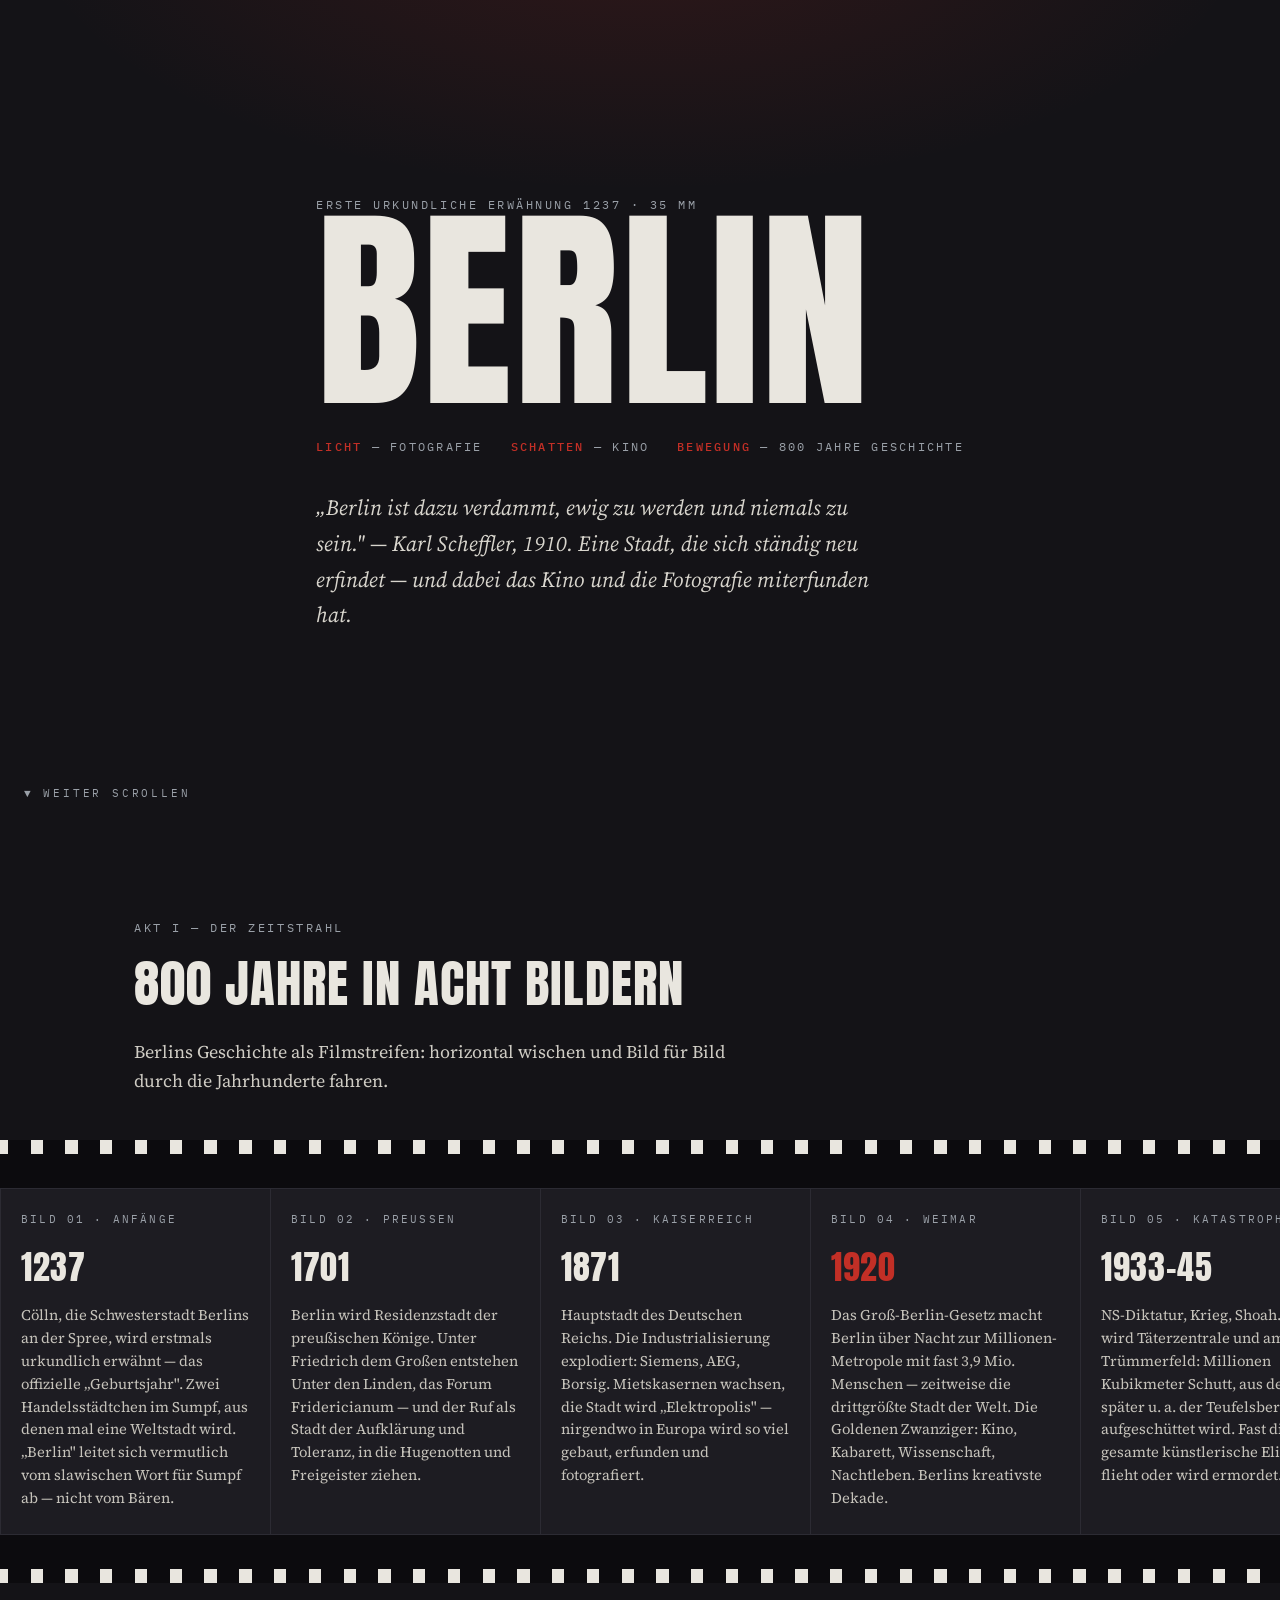
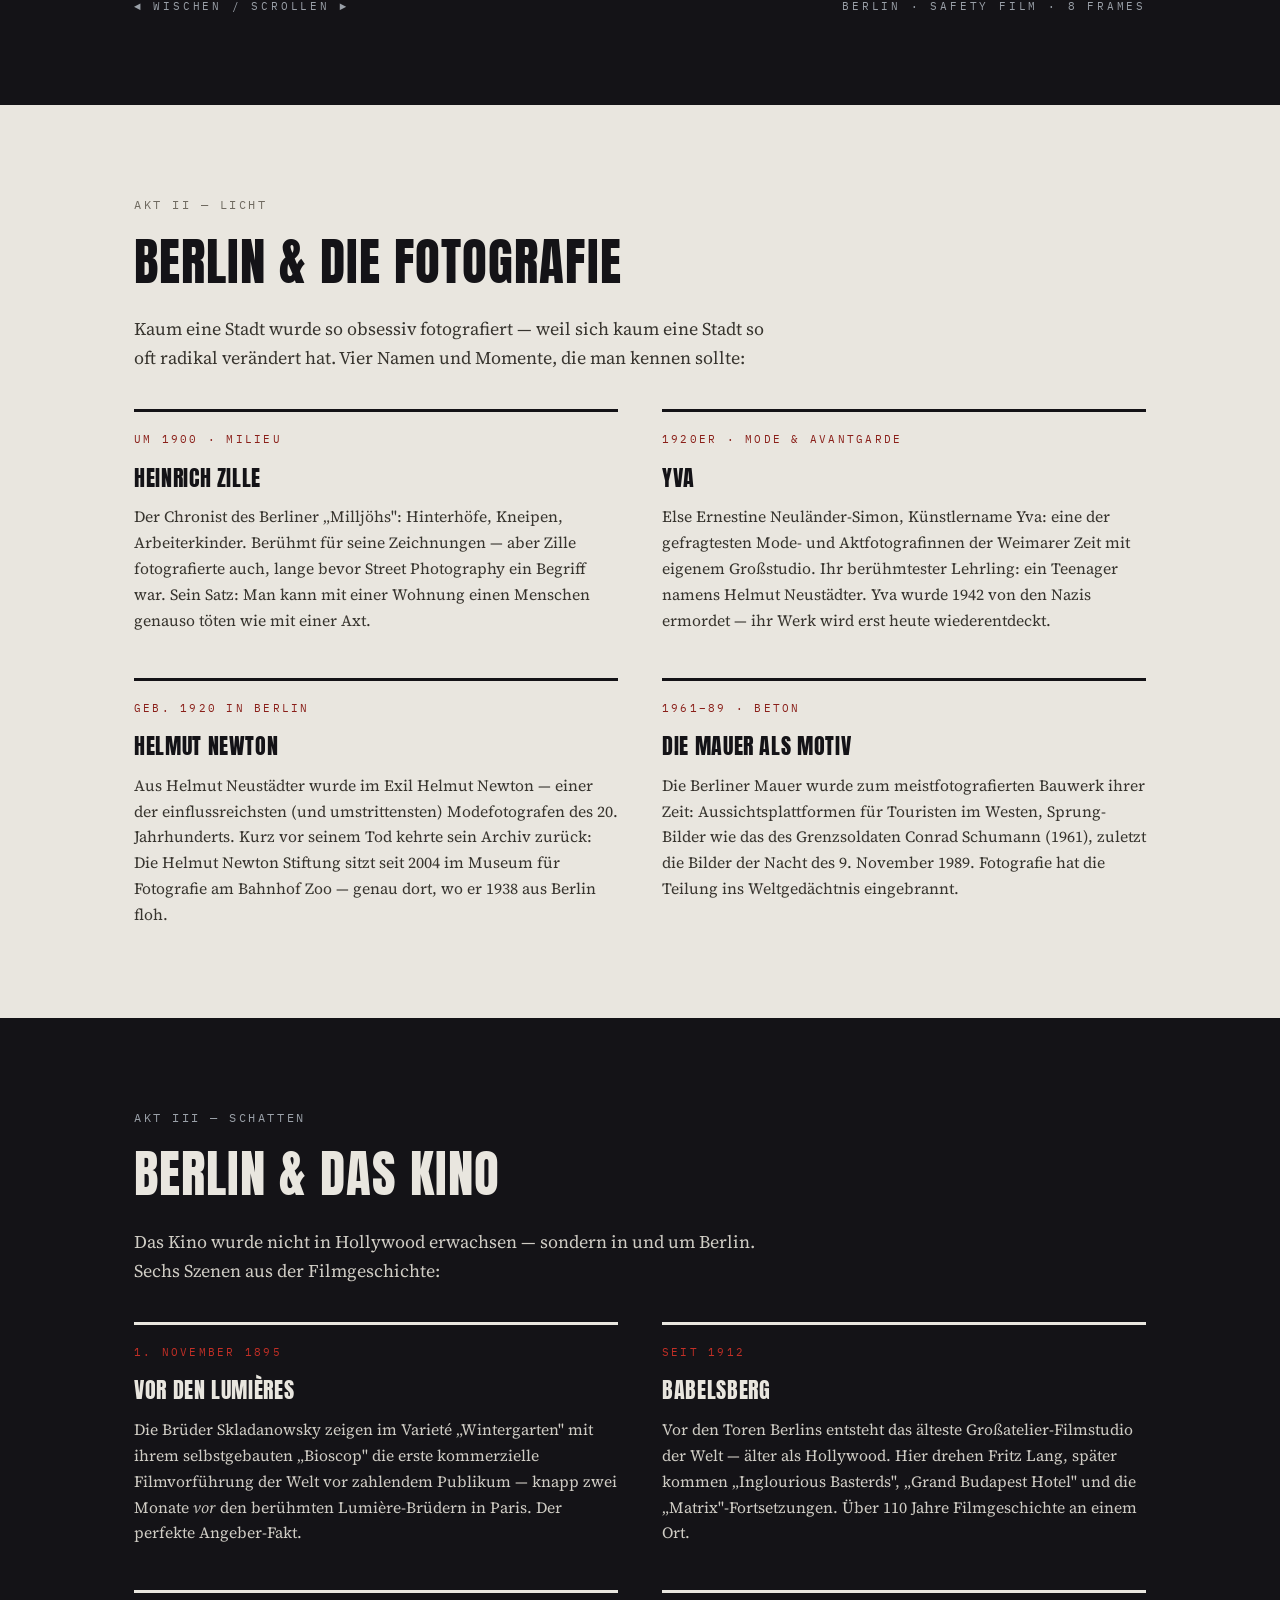
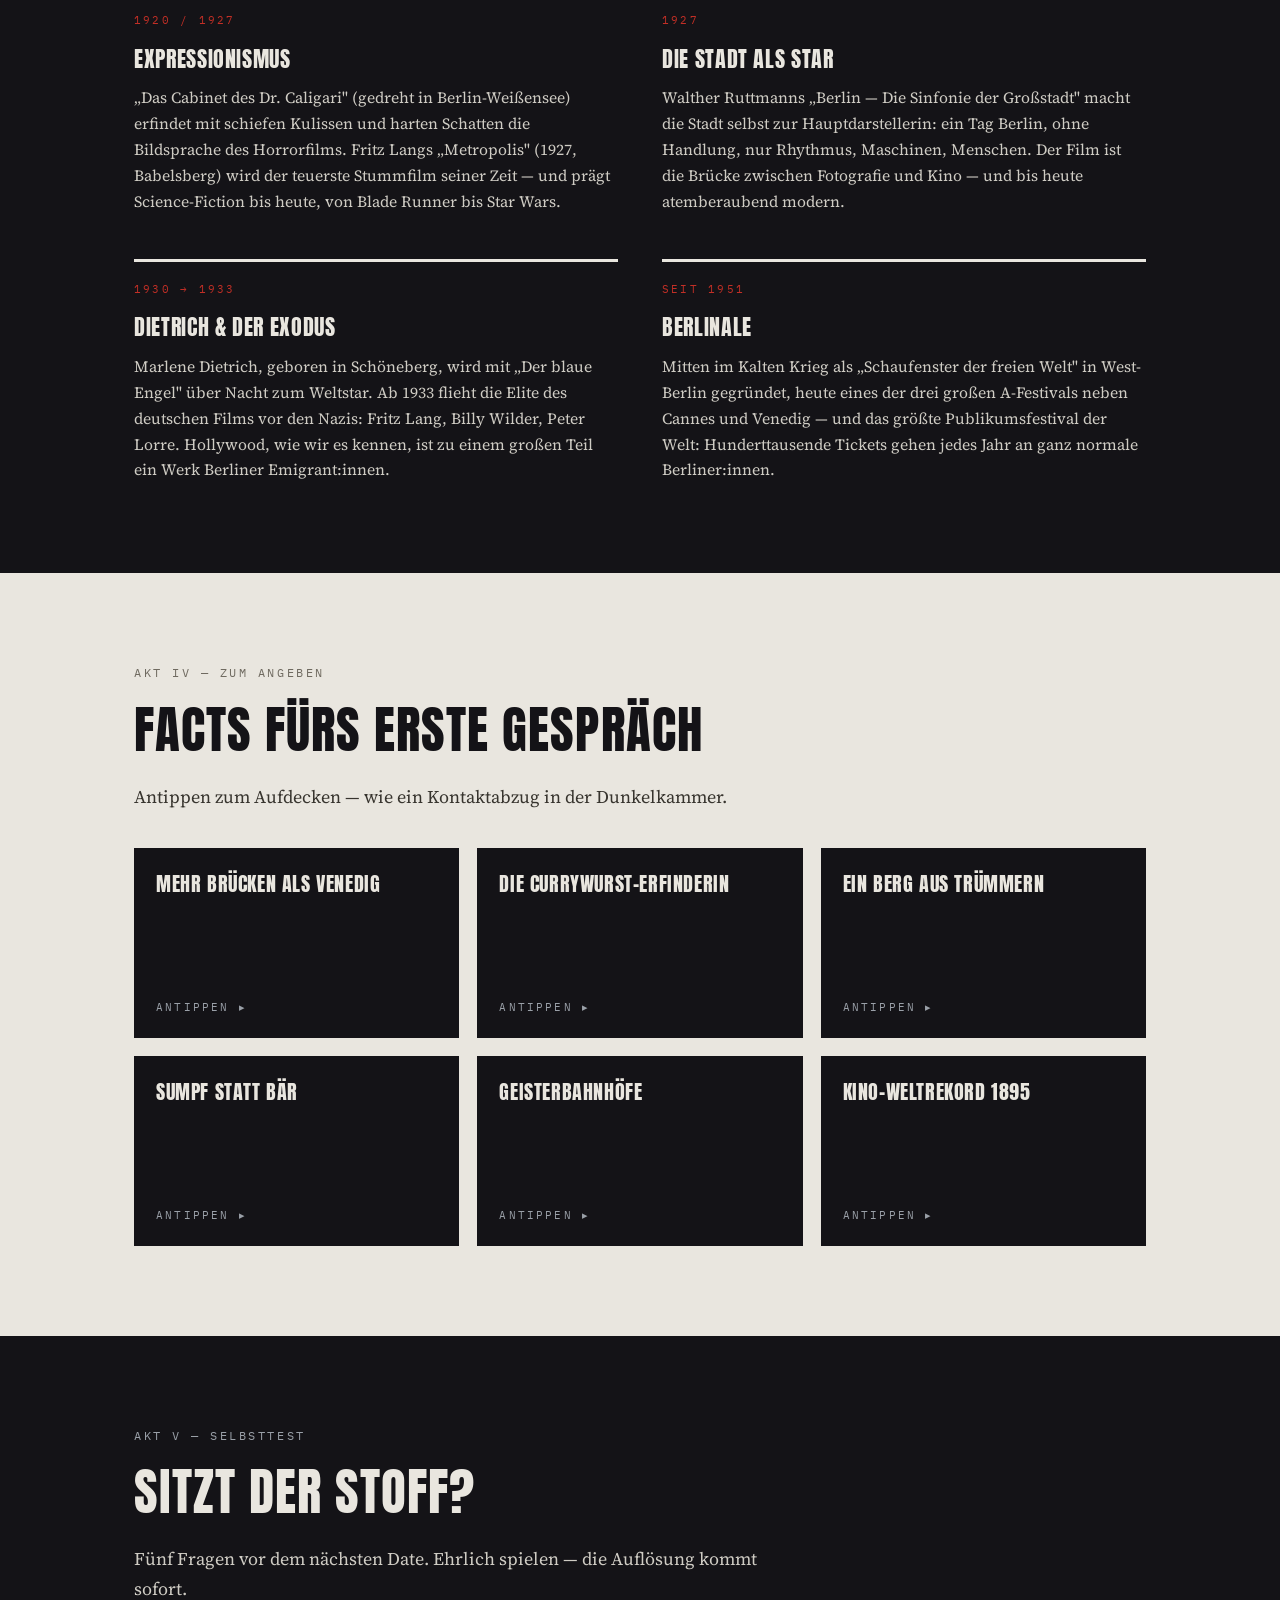
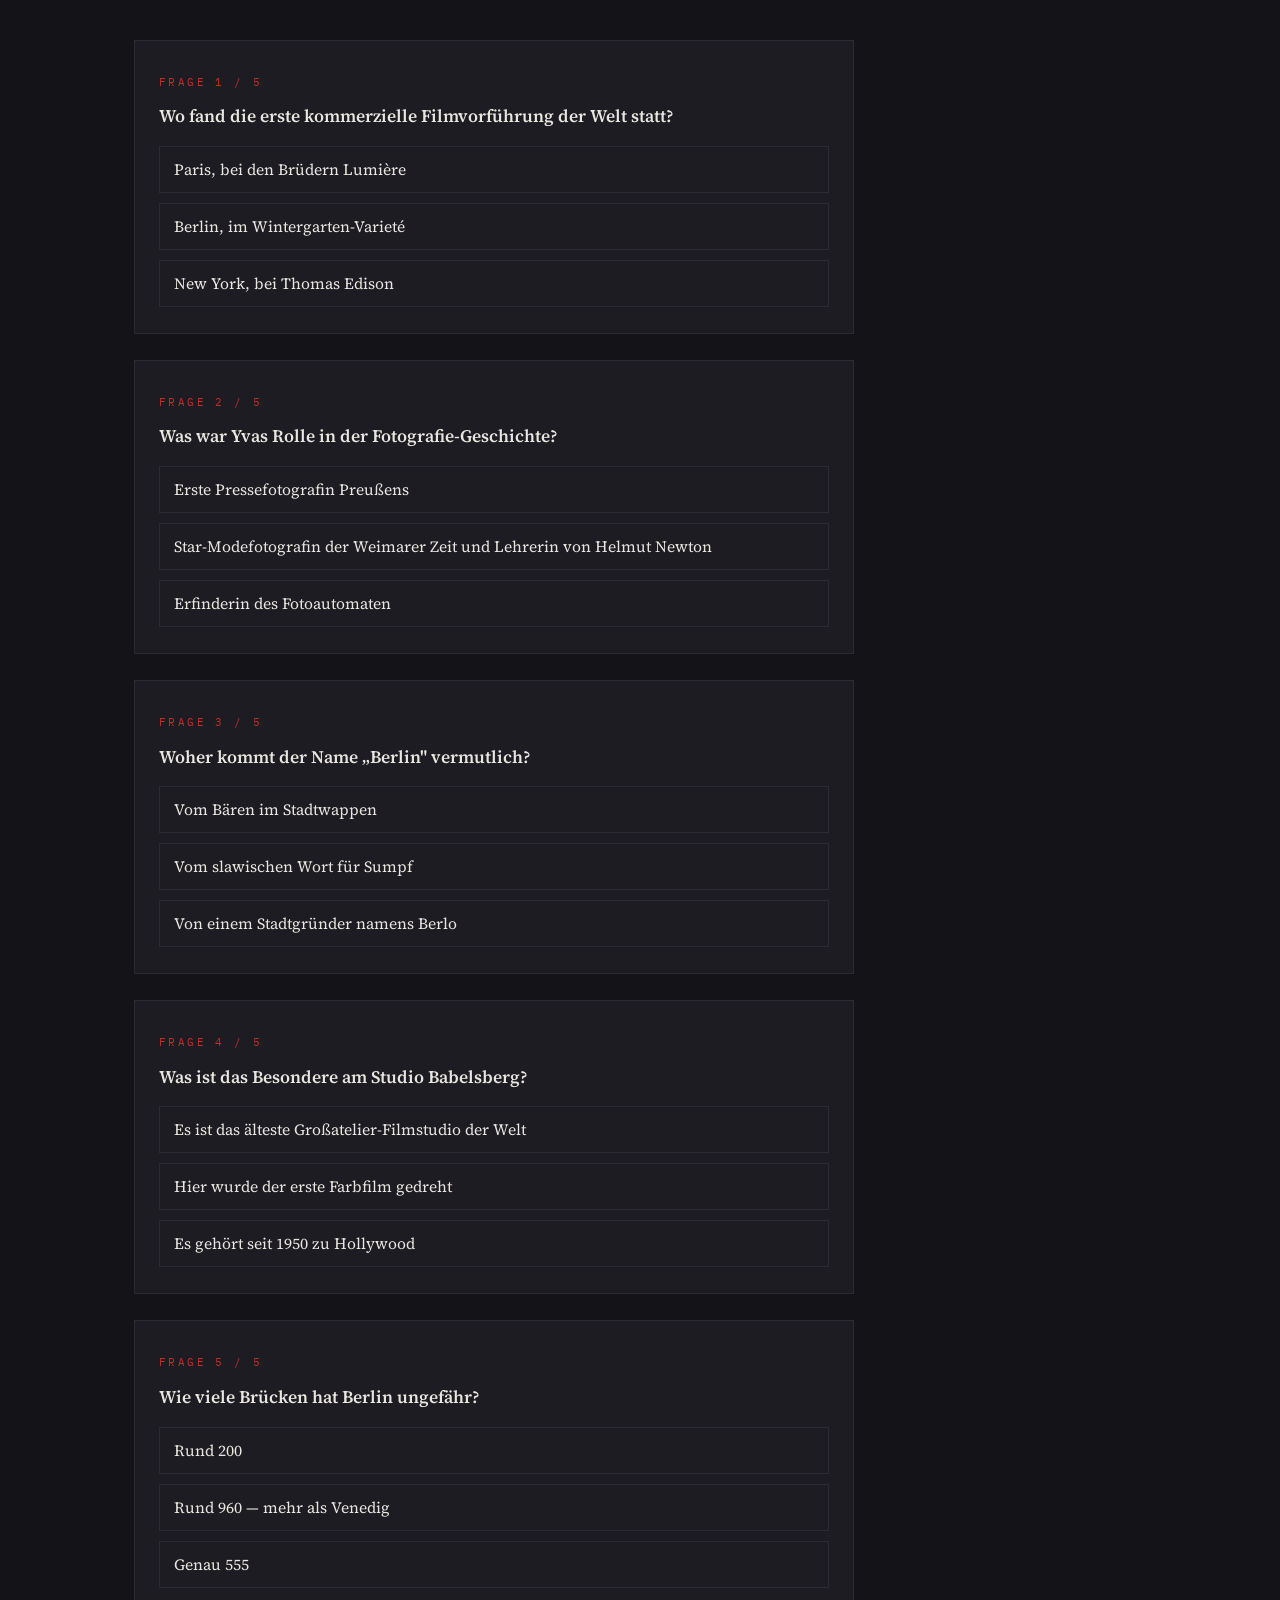
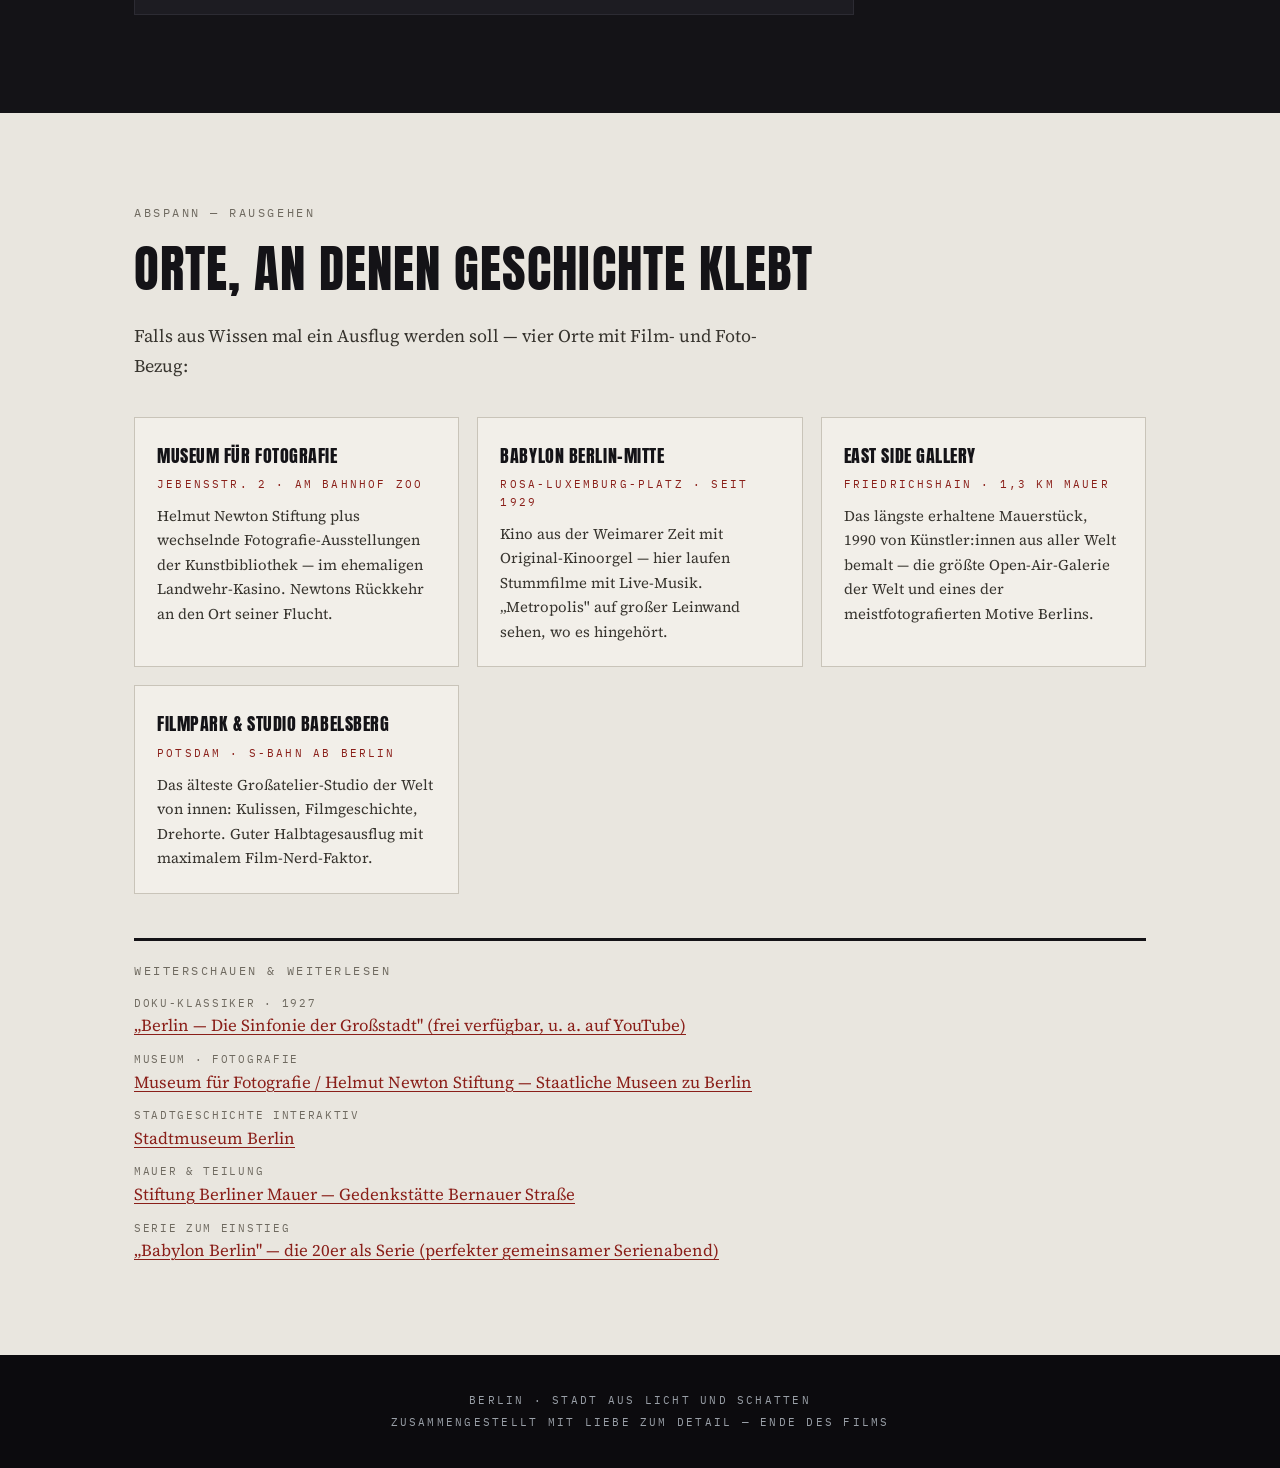
==== index.html @ e0947e7e "Add files via upload" ====
<!DOCTYPE html>
<html lang="de">
<head>
<meta charset="UTF-8">
<meta name="viewport" content="width=device-width, initial-scale=1.0">
<title>Berlin — Stadt aus Licht und Schatten</title>
<link rel="preconnect" href="https://fonts.googleapis.com">
<link rel="preconnect" href="https://fonts.gstatic.com" crossorigin>
<link href="https://fonts.googleapis.com/css2?family=Anton&family=Source+Serif+4:ital,opsz,wght@0,8..60,400;0,8..60,600;1,8..60,400&family=IBM+Plex+Mono:wght@400;500&display=swap" rel="stylesheet">
<style>
  :root{
    --ink:#141317;          /* Kinodunkel */
    --ink-soft:#1d1c22;
    --paper:#e9e6df;        /* Barytpapier */
    --paper-soft:#dfdbd2;
    --safelight:#c22f26;    /* Dunkelkammer-Rot */
    --silver:#9aa0a8;       /* Silbergelatine */
    --line-dark:#2c2b33;
    --line-light:#c9c4b9;
    --display:'Anton',sans-serif;
    --body:'Source Serif 4',Georgia,serif;
    --mono:'IBM Plex Mono',monospace;
  }
  *{box-sizing:border-box;margin:0;padding:0}
  html{scroll-behavior:smooth}
  @media (prefers-reduced-motion:reduce){
    html{scroll-behavior:auto}
    *,*::before,*::after{animation:none!important;transition:none!important}
  }
  body{
    font-family:var(--body);
    background:var(--ink);
    color:var(--paper);
    line-height:1.65;
    font-size:1.05rem;
  }
  ::selection{background:var(--safelight);color:var(--paper)}
  a{color:inherit}
  a:focus-visible,button:focus-visible{outline:3px solid var(--safelight);outline-offset:3px}
  img{max-width:100%}

  .wrap{max-width:1060px;margin:0 auto;padding:0 24px}
  .eyebrow{
    font-family:var(--mono);font-size:.72rem;letter-spacing:.22em;
    text-transform:uppercase;color:var(--silver);
  }
  .dark .eyebrow{color:var(--silver)}
  .light .eyebrow{color:#6f6a60}
  h2{
    font-family:var(--display);font-weight:400;
    font-size:clamp(2rem,5vw,3.2rem);
    letter-spacing:.02em;text-transform:uppercase;
    line-height:1.05;margin:.4em 0 .5em;
  }
  section{padding:90px 0}
  .light{background:var(--paper);color:var(--ink)}
  .dark{background:var(--ink);color:var(--paper)}
  .lead{max-width:640px;font-size:1.12rem}
  .light .lead{color:#37342e}
  .dark .lead{color:#cfccc4}
  .accent{color:var(--safelight)}

  /* ---------- HERO ---------- */
  header{
    min-height:92vh;display:flex;flex-direction:column;justify-content:center;
    position:relative;overflow:hidden;
    background:
      radial-gradient(ellipse 80% 55% at 50% -10%, rgba(194,47,38,.16), transparent 60%),
      var(--ink);
  }
  .hero-title{
    font-family:var(--display);font-weight:400;text-transform:uppercase;
    font-size:clamp(4.2rem,17vw,15rem);
    line-height:.9;letter-spacing:.01em;
    color:var(--paper);
  }
  .hero-sub{
    display:flex;flex-wrap:wrap;gap:14px 28px;align-items:baseline;margin-top:26px;
  }
  .hero-sub .tag{font-family:var(--mono);font-size:.78rem;letter-spacing:.18em;color:var(--silver);text-transform:uppercase}
  .hero-sub .tag b{color:var(--safelight);font-weight:500}
  .hero-claim{
    font-size:clamp(1.05rem,2.2vw,1.35rem);max-width:560px;margin-top:34px;color:#d8d5cd;
    font-style:italic;
  }
  .scroll-hint{
    position:absolute;bottom:26px;left:24px;
    font-family:var(--mono);font-size:.7rem;letter-spacing:.25em;color:var(--silver);
    text-transform:uppercase;
  }

  /* ---------- FILMSTREIFEN-TIMELINE (Signatur) ---------- */
  .strip-outer{margin-top:44px}
  .strip{
    display:flex;gap:0;overflow-x:auto;
    padding:34px 24px;
    background:#0c0b0e;
    border-top:14px solid transparent;border-bottom:14px solid transparent;
    /* Perforation */
    border-image: repeating-linear-gradient(90deg,
      #0c0b0e 0 10px, var(--paper) 10px 22px, #0c0b0e 22px 34px) 14;
    scroll-snap-type:x proximity;
    scrollbar-color:var(--safelight) #0c0b0e;
  }
  .frame{
    min-width:270px;max-width:270px;
    scroll-snap-align:start;
    border:1px solid var(--line-dark);
    border-right:none;
    background:var(--ink-soft);
    padding:22px 20px 24px;
    display:flex;flex-direction:column;gap:10px;
    position:relative;
  }
  .frame:last-child{border-right:1px solid var(--line-dark)}
  .frame .year{
    font-family:var(--display);font-size:2.1rem;color:var(--paper);
    letter-spacing:.02em;
  }
  .frame.marked .year{color:var(--safelight)}
  .frame .f-label{font-family:var(--mono);font-size:.68rem;letter-spacing:.2em;text-transform:uppercase;color:var(--silver)}
  .frame p{font-size:.92rem;color:#c6c3bb;line-height:1.55}
  .strip-caption{
    font-family:var(--mono);font-size:.7rem;letter-spacing:.25em;color:var(--silver);
    text-transform:uppercase;margin-top:14px;display:flex;justify-content:space-between;gap:12px;flex-wrap:wrap;
  }

  /* ---------- ZWEI-SPALTEN-GESCHICHTEN ---------- */
  .story-grid{display:grid;grid-template-columns:1fr 1fr;gap:44px;margin-top:36px}
  @media(max-width:760px){.story-grid{grid-template-columns:1fr}}
  .story{border-top:3px solid currentColor;padding-top:18px}
  .light .story{border-color:var(--ink)}
  .dark .story{border-color:var(--paper)}
  .story h3{
    font-family:var(--display);font-weight:400;text-transform:uppercase;
    font-size:1.35rem;letter-spacing:.03em;margin-bottom:8px;
  }
  .story .meta{font-family:var(--mono);font-size:.7rem;letter-spacing:.2em;text-transform:uppercase;margin-bottom:12px;display:block}
  .light .story .meta{color:#8a1f19}
  .dark .story .meta{color:var(--safelight)}
  .story p{font-size:.98rem}
  .light .story p{color:#37342e}
  .dark .story p{color:#cfccc4}
  .story p + p{margin-top:10px}

  /* ---------- FAKTEN-KARTEN ---------- */
  .cards{display:grid;grid-template-columns:repeat(auto-fit,minmax(250px,1fr));gap:18px;margin-top:36px}
  .card{
    background:var(--ink);color:var(--paper);
    border:none;text-align:left;cursor:pointer;
    padding:24px 22px;min-height:190px;
    display:flex;flex-direction:column;justify-content:space-between;gap:14px;
    font-family:var(--body);font-size:1rem;
    transition:transform .18s ease, box-shadow .18s ease;
  }
  .card:hover{transform:translateY(-4px);box-shadow:0 14px 30px rgba(0,0,0,.25)}
  .card .q{font-family:var(--display);font-size:1.25rem;text-transform:uppercase;letter-spacing:.03em;line-height:1.2}
  .card .hint{font-family:var(--mono);font-size:.68rem;letter-spacing:.2em;text-transform:uppercase;color:var(--silver)}
  .card .a{display:none;color:#d8d5cd;font-size:.95rem;line-height:1.55}
  .card.open{background:#241f1f;outline:1px solid var(--safelight)}
  .card.open .a{display:block}
  .card.open .hint{color:var(--safelight)}

  /* ---------- QUIZ ---------- */
  .quiz{margin-top:36px;display:grid;gap:26px;max-width:720px}
  .qq{border:1px solid var(--line-dark);padding:26px 24px;background:var(--ink-soft)}
  .qq .qnum{font-family:var(--mono);font-size:.68rem;letter-spacing:.22em;color:var(--safelight);text-transform:uppercase}
  .qq h3{font-family:var(--body);font-weight:600;font-size:1.1rem;margin:10px 0 16px;line-height:1.45}
  .opts{display:grid;gap:10px}
  .opts button{
    font-family:var(--body);font-size:.98rem;text-align:left;
    background:transparent;color:var(--paper);
    border:1px solid var(--line-dark);padding:12px 14px;cursor:pointer;
    transition:border-color .15s ease,background .15s ease;
  }
  .opts button:hover{border-color:var(--silver)}
  .opts button.right{border-color:#4c9a5f;background:rgba(76,154,95,.12)}
  .opts button.wrong{border-color:var(--safelight);background:rgba(194,47,38,.12)}
  .qq .expl{display:none;margin-top:14px;font-size:.92rem;color:#c6c3bb;border-left:3px solid var(--safelight);padding-left:12px}
  .qq.done .expl{display:block}
  #score{font-family:var(--mono);font-size:.8rem;letter-spacing:.18em;text-transform:uppercase;color:var(--silver);margin-top:8px}

  /* ---------- ORTE & LINKS ---------- */
  .spots{display:grid;grid-template-columns:repeat(auto-fit,minmax(260px,1fr));gap:18px;margin-top:36px}
  .spot{border:1px solid var(--line-light);padding:22px;background:#f2efe9}
  .spot h3{font-family:var(--display);font-weight:400;text-transform:uppercase;font-size:1.15rem;letter-spacing:.03em}
  .spot .meta{font-family:var(--mono);font-size:.68rem;letter-spacing:.2em;text-transform:uppercase;color:#8a1f19;display:block;margin:6px 0 10px}
  .spot p{font-size:.93rem;color:#37342e}
  .links{margin-top:44px;border-top:3px solid var(--ink);padding-top:20px}
  .links ul{list-style:none;display:grid;gap:10px;margin-top:14px}
  .links a{color:#8a1f19;text-decoration-thickness:1px;text-underline-offset:3px}
  .links li span{font-family:var(--mono);font-size:.7rem;letter-spacing:.15em;text-transform:uppercase;color:#6f6a60;display:block}

  footer{
    background:#0c0b0e;color:var(--silver);
    font-family:var(--mono);font-size:.7rem;letter-spacing:.2em;text-transform:uppercase;
    padding:34px 24px;text-align:center;line-height:2;
  }
</style>
</head>
<body>

<!-- ================= HERO ================= -->
<header>
  <div class="wrap">
    <p class="eyebrow">Erste urkundliche Erwähnung 1237 · 35&nbsp;mm</p>
    <h1 class="hero-title">Berlin</h1>
    <div class="hero-sub">
      <span class="tag"><b>Licht</b> — Fotografie</span>
      <span class="tag"><b>Schatten</b> — Kino</span>
      <span class="tag"><b>Bewegung</b> — 800 Jahre Geschichte</span>
    </div>
    <p class="hero-claim">„Berlin ist dazu verdammt, ewig zu werden und niemals zu sein." — Karl Scheffler, 1910. Eine Stadt, die sich ständig neu erfindet — und dabei das Kino und die Fotografie miterfunden hat.</p>
  </div>
  <p class="scroll-hint">▼ Weiter scrollen</p>
</header>

<!-- ================= FILMSTREIFEN ================= -->
<section class="dark" id="zeitstrahl">
  <div class="wrap">
    <p class="eyebrow">Akt I — Der Zeitstrahl</p>
    <h2>800 Jahre in acht Bildern</h2>
    <p class="lead">Berlins Geschichte als Filmstreifen: horizontal wischen und Bild für Bild durch die Jahrhunderte fahren.</p>
  </div>
  <div class="strip-outer">
    <div class="strip" tabindex="0" aria-label="Zeitstrahl der Berliner Geschichte, horizontal scrollbar">
      <div class="frame">
        <span class="f-label">Bild 01 · Anfänge</span>
        <span class="year">1237</span>
        <p>Cölln, die Schwesterstadt Berlins an der Spree, wird erstmals urkundlich erwähnt — das offizielle „Geburtsjahr". Zwei Handelsstädtchen im Sumpf, aus denen mal eine Weltstadt wird. „Berlin" leitet sich vermutlich vom slawischen Wort für Sumpf ab — nicht vom Bären.</p>
      </div>
      <div class="frame">
        <span class="f-label">Bild 02 · Preußen</span>
        <span class="year">1701</span>
        <p>Berlin wird Residenzstadt der preußischen Könige. Unter Friedrich dem Großen entstehen Unter den Linden, das Forum Fridericianum — und der Ruf als Stadt der Aufklärung und Toleranz, in die Hugenotten und Freigeister ziehen.</p>
      </div>
      <div class="frame">
        <span class="f-label">Bild 03 · Kaiserreich</span>
        <span class="year">1871</span>
        <p>Hauptstadt des Deutschen Reichs. Die Industrialisierung explodiert: Siemens, AEG, Borsig. Mietskasernen wachsen, die Stadt wird „Elektropolis" — nirgendwo in Europa wird so viel gebaut, erfunden und fotografiert.</p>
      </div>
      <div class="frame marked">
        <span class="f-label">Bild 04 · Weimar</span>
        <span class="year">1920</span>
        <p>Das Groß-Berlin-Gesetz macht Berlin über Nacht zur Millionen-Metropole mit fast 3,9 Mio. Menschen — zeitweise die drittgrößte Stadt der Welt. Die Goldenen Zwanziger: Kino, Kabarett, Wissenschaft, Nachtleben. Berlins kreativste Dekade.</p>
      </div>
      <div class="frame">
        <span class="f-label">Bild 05 · Katastrophe</span>
        <span class="year">1933–45</span>
        <p>NS-Diktatur, Krieg, Shoah. Berlin wird Täterzentrale und am Ende Trümmerfeld: Millionen Kubikmeter Schutt, aus denen später u.&nbsp;a. der Teufelsberg aufgeschüttet wird. Fast die gesamte künstlerische Elite flieht oder wird ermordet.</p>
      </div>
      <div class="frame marked">
        <span class="f-label">Bild 06 · Teilung</span>
        <span class="year">1961</span>
        <p>Bau der Mauer: 155 Kilometer Beton um West-Berlin. 28 Jahre lang laufen Familien, Straßen und U-Bahn-Linien gegen eine Wand. Die Mauer wird zum meistfotografierten Bauwerk der Welt.</p>
      </div>
      <div class="frame marked">
        <span class="f-label">Bild 07 · Wende</span>
        <span class="year">1989</span>
        <p>9. November: Die Mauer fällt — ausgelöst auch durch eine verpatzte Pressekonferenz („… das tritt nach meiner Kenntnis … ist das sofort, unverzüglich"). Die Bilder feiernder Menschen auf der Mauer gehen um die Welt.</p>
      </div>
      <div class="frame">
        <span class="f-label">Bild 08 · Heute</span>
        <span class="year">Jetzt</span>
        <p>Wieder Hauptstadt, wieder Sehnsuchtsort. Rund 3,9 Millionen Menschen, über 170 Museen, mehr Brücken als Venedig — und immer noch im Umbau. Scheffler behält recht: ewig werden, niemals sein.</p>
      </div>
    </div>
    <div class="wrap">
      <p class="strip-caption"><span>◄ wischen / scrollen ►</span><span>BERLIN · SAFETY FILM · 8 FRAMES</span></p>
    </div>
  </div>
</section>

<!-- ================= FOTOGRAFIE ================= -->
<section class="light" id="fotografie">
  <div class="wrap">
    <p class="eyebrow">Akt II — Licht</p>
    <h2>Berlin &amp; die Fotografie</h2>
    <p class="lead">Kaum eine Stadt wurde so obsessiv fotografiert — weil sich kaum eine Stadt so oft radikal verändert hat. Vier Namen und Momente, die man kennen sollte:</p>
    <div class="story-grid">
      <div class="story">
        <span class="meta">um 1900 · Milieu</span>
        <h3>Heinrich Zille</h3>
        <p>Der Chronist des Berliner „Milljöhs": Hinterhöfe, Kneipen, Arbeiterkinder. Berühmt für seine Zeichnungen — aber Zille fotografierte auch, lange bevor Street Photography ein Begriff war. Sein Satz: Man kann mit einer Wohnung einen Menschen genauso töten wie mit einer Axt.</p>
      </div>
      <div class="story">
        <span class="meta">1920er · Mode &amp; Avantgarde</span>
        <h3>Yva</h3>
        <p>Else Ernestine Neuländer-Simon, Künstlername Yva: eine der gefragtesten Mode- und Aktfotografinnen der Weimarer Zeit mit eigenem Großstudio. Ihr berühmtester Lehrling: ein Teenager namens Helmut Neustädter. Yva wurde 1942 von den Nazis ermordet — ihr Werk wird erst heute wiederentdeckt.</p>
      </div>
      <div class="story">
        <span class="meta">geb. 1920 in Berlin</span>
        <h3>Helmut Newton</h3>
        <p>Aus Helmut Neustädter wurde im Exil Helmut Newton — einer der einflussreichsten (und umstrittensten) Modefotografen des 20. Jahrhunderts. Kurz vor seinem Tod kehrte sein Archiv zurück: Die Helmut Newton Stiftung sitzt seit 2004 im Museum für Fotografie am Bahnhof Zoo — genau dort, wo er 1938 aus Berlin floh.</p>
      </div>
      <div class="story">
        <span class="meta">1961–89 · Beton</span>
        <h3>Die Mauer als Motiv</h3>
        <p>Die Berliner Mauer wurde zum meistfotografierten Bauwerk ihrer Zeit: Aussichtsplattformen für Touristen im Westen, Sprung-Bilder wie das des Grenzsoldaten Conrad Schumann (1961), zuletzt die Bilder der Nacht des 9. November 1989. Fotografie hat die Teilung ins Weltgedächtnis eingebrannt.</p>
      </div>
    </div>
  </div>
</section>

<!-- ================= FILM ================= -->
<section class="dark" id="film">
  <div class="wrap">
    <p class="eyebrow">Akt III — Schatten</p>
    <h2>Berlin &amp; das Kino</h2>
    <p class="lead">Das Kino wurde nicht in Hollywood erwachsen — sondern in und um Berlin. Sechs Szenen aus der Filmgeschichte:</p>
    <div class="story-grid">
      <div class="story">
        <span class="meta">1. November 1895</span>
        <h3>Vor den Lumières</h3>
        <p>Die Brüder Skladanowsky zeigen im Varieté „Wintergarten" mit ihrem selbstgebauten „Bioscop" die erste kommerzielle Filmvorführung der Welt vor zahlendem Publikum — knapp zwei Monate <em>vor</em> den berühmten Lumière-Brüdern in Paris. Der perfekte Angeber-Fakt.</p>
      </div>
      <div class="story">
        <span class="meta">seit 1912</span>
        <h3>Babelsberg</h3>
        <p>Vor den Toren Berlins entsteht das älteste Großatelier-Filmstudio der Welt — älter als Hollywood. Hier drehen Fritz Lang, später kommen „Inglourious Basterds", „Grand Budapest Hotel" und die „Matrix"-Fortsetzungen. Über 110 Jahre Filmgeschichte an einem Ort.</p>
      </div>
      <div class="story">
        <span class="meta">1920 / 1927</span>
        <h3>Expressionismus</h3>
        <p>„Das Cabinet des Dr. Caligari" (gedreht in Berlin-Weißensee) erfindet mit schiefen Kulissen und harten Schatten die Bildsprache des Horrorfilms. Fritz Langs „Metropolis" (1927, Babelsberg) wird der teuerste Stummfilm seiner Zeit — und prägt Science-Fiction bis heute, von Blade Runner bis Star Wars.</p>
      </div>
      <div class="story">
        <span class="meta">1927</span>
        <h3>Die Stadt als Star</h3>
        <p>Walther Ruttmanns „Berlin — Die Sinfonie der Großstadt" macht die Stadt selbst zur Hauptdarstellerin: ein Tag Berlin, ohne Handlung, nur Rhythmus, Maschinen, Menschen. Der Film ist die Brücke zwischen Fotografie und Kino — und bis heute atemberaubend modern.</p>
      </div>
      <div class="story">
        <span class="meta">1930 → 1933</span>
        <h3>Dietrich &amp; der Exodus</h3>
        <p>Marlene Dietrich, geboren in Schöneberg, wird mit „Der blaue Engel" über Nacht zum Weltstar. Ab 1933 flieht die Elite des deutschen Films vor den Nazis: Fritz Lang, Billy Wilder, Peter Lorre. Hollywood, wie wir es kennen, ist zu einem großen Teil ein Werk Berliner Emigrant:innen.</p>
      </div>
      <div class="story">
        <span class="meta">seit 1951</span>
        <h3>Berlinale</h3>
        <p>Mitten im Kalten Krieg als „Schaufenster der freien Welt" in West-Berlin gegründet, heute eines der drei großen A-Festivals neben Cannes und Venedig — und das größte Publikumsfestival der Welt: Hunderttausende Tickets gehen jedes Jahr an ganz normale Berliner:innen.</p>
      </div>
    </div>
  </div>
</section>

<!-- ================= FAKTEN ================= -->
<section class="light" id="fakten">
  <div class="wrap">
    <p class="eyebrow">Akt IV — Zum Angeben</p>
    <h2>Facts fürs erste Gespräch</h2>
    <p class="lead">Antippen zum Aufdecken — wie ein Kontaktabzug in der Dunkelkammer.</p>
    <div class="cards">
      <button class="card" type="button">
        <span class="q">Mehr Brücken als Venedig</span>
        <span class="a">Berlin hat rund 960 Brücken — Venedig etwa 400. Dazu kommen mehr Wasserwege als in Amsterdam. Berlin ist heimlich eine Wasserstadt.</span>
        <span class="hint">Antippen ▸</span>
      </button>
      <button class="card" type="button">
        <span class="q">Die Currywurst-Erfinderin</span>
        <span class="a">Herta Heuwer mischte 1949 an ihrer Imbissbude in Charlottenburg Ketchup, Worcestersauce und Currypulver — und ließ sich die Sauce später sogar patentieren („Chillup").</span>
        <span class="hint">Antippen ▸</span>
      </button>
      <button class="card" type="button">
        <span class="q">Ein Berg aus Trümmern</span>
        <span class="a">Der Teufelsberg ist kein echter Berg: Er wurde nach dem Krieg aus Millionen Kubikmetern Kriegsschutt aufgeschüttet — darunter liegt eine nie fertiggestellte NS-Militärhochschule. Oben: die legendäre US-Abhörstation.</span>
        <span class="hint">Antippen ▸</span>
      </button>
      <button class="card" type="button">
        <span class="q">Sumpf statt Bär</span>
        <span class="a">Der Name „Berlin" kommt vermutlich vom altslawischen Wort für Sumpf („brl-"). Der Bär im Wappen ist eine spätere Deutung — hübsch, aber sprachlich falsch.</span>
        <span class="hint">Antippen ▸</span>
      </button>
      <button class="card" type="button">
        <span class="q">Geisterbahnhöfe</span>
        <span class="a">Zu Mauerzeiten fuhren West-Berliner U-Bahnen unter Ost-Berlin hindurch — durch abgeriegelte, schwach beleuchtete „Geisterbahnhöfe", bewacht von DDR-Grenzern. Manche Bahnhöfe waren fast 30 Jahre eingefroren.</span>
        <span class="hint">Antippen ▸</span>
      </button>
      <button class="card" type="button">
        <span class="q">Kino-Weltrekord 1895</span>
        <span class="a">Die erste kommerzielle Filmvorführung der Welt fand nicht in Paris statt, sondern in Berlin: Skladanowsky-Brüder, Wintergarten-Varieté, 1. November 1895 — vor den Lumières.</span>
        <span class="hint">Antippen ▸</span>
      </button>
    </div>
  </div>
</section>

<!-- ================= QUIZ ================= -->
<section class="dark" id="quiz">
  <div class="wrap">
    <p class="eyebrow">Akt V — Selbsttest</p>
    <h2>Sitzt der Stoff?</h2>
    <p class="lead">Fünf Fragen vor dem nächsten Date. Ehrlich spielen — die Auflösung kommt sofort.</p>
    <div class="quiz" id="quizBox"></div>
    <p id="score"></p>
  </div>
</section>

<!-- ================= ORTE & LINKS ================= -->
<section class="light" id="orte">
  <div class="wrap">
    <p class="eyebrow">Abspann — Rausgehen</p>
    <h2>Orte, an denen Geschichte klebt</h2>
    <p class="lead">Falls aus Wissen mal ein Ausflug werden soll — vier Orte mit Film- und Foto-Bezug:</p>
    <div class="spots">
      <div class="spot">
        <h3>Museum für Fotografie</h3>
        <span class="meta">Jebensstr. 2 · am Bahnhof Zoo</span>
        <p>Helmut Newton Stiftung plus wechselnde Fotografie-Ausstellungen der Kunstbibliothek — im ehemaligen Landwehr-Kasino. Newtons Rückkehr an den Ort seiner Flucht.</p>
      </div>
      <div class="spot">
        <h3>Babylon Berlin-Mitte</h3>
        <span class="meta">Rosa-Luxemburg-Platz · seit 1929</span>
        <p>Kino aus der Weimarer Zeit mit Original-Kinoorgel — hier laufen Stummfilme mit Live-Musik. „Metropolis" auf großer Leinwand sehen, wo es hingehört.</p>
      </div>
      <div class="spot">
        <h3>East Side Gallery</h3>
        <span class="meta">Friedrichshain · 1,3 km Mauer</span>
        <p>Das längste erhaltene Mauerstück, 1990 von Künstler:innen aus aller Welt bemalt — die größte Open-Air-Galerie der Welt und eines der meistfotografierten Motive Berlins.</p>
      </div>
      <div class="spot">
        <h3>Filmpark &amp; Studio Babelsberg</h3>
        <span class="meta">Potsdam · S-Bahn ab Berlin</span>
        <p>Das älteste Großatelier-Studio der Welt von innen: Kulissen, Filmgeschichte, Drehorte. Guter Halbtagesausflug mit maximalem Film-Nerd-Faktor.</p>
      </div>
    </div>
    <div class="links">
      <p class="eyebrow">Weiterschauen &amp; Weiterlesen</p>
      <ul>
        <li><span>Doku-Klassiker · 1927</span><a href="https://de.wikipedia.org/wiki/Berlin_%E2%80%93_Die_Sinfonie_der_Gro%C3%9Fstadt" target="_blank" rel="noopener">„Berlin — Die Sinfonie der Großstadt" (frei verfügbar, u.&nbsp;a. auf YouTube)</a></li>
        <li><span>Museum · Fotografie</span><a href="https://www.smb.museum/museen-einrichtungen/museum-fuer-fotografie/" target="_blank" rel="noopener">Museum für Fotografie / Helmut Newton Stiftung — Staatliche Museen zu Berlin</a></li>
        <li><span>Stadtgeschichte interaktiv</span><a href="https://www.stadtmuseum.de" target="_blank" rel="noopener">Stadtmuseum Berlin</a></li>
        <li><span>Mauer &amp; Teilung</span><a href="https://www.stiftung-berliner-mauer.de" target="_blank" rel="noopener">Stiftung Berliner Mauer — Gedenkstätte Bernauer Straße</a></li>
        <li><span>Serie zum Einstieg</span><a href="https://de.wikipedia.org/wiki/Babylon_Berlin" target="_blank" rel="noopener">„Babylon Berlin" — die 20er als Serie (perfekter gemeinsamer Serienabend)</a></li>
      </ul>
    </div>
  </div>
</section>

<footer>
  Berlin · Stadt aus Licht und Schatten<br>
  Zusammengestellt mit Liebe zum Detail — Ende des Films
</footer>

<script>
  // Fakten-Karten
  document.querySelectorAll('.card').forEach(c=>{
    c.addEventListener('click',()=>c.classList.toggle('open'));
  });

  // Quiz
  const QUESTIONS=[
    {q:'Wo fand die erste kommerzielle Filmvorführung der Welt statt?',
     opts:['Paris, bei den Brüdern Lumière','Berlin, im Wintergarten-Varieté','New York, bei Thomas Edison'],
     right:1,
     expl:'Berlin! Die Skladanowsky-Brüder zeigten ihr „Bioscop" am 1. November 1895 — vor den Lumières in Paris.'},
    {q:'Was war Yvas Rolle in der Fotografie-Geschichte?',
     opts:['Erste Pressefotografin Preußens','Star-Modefotografin der Weimarer Zeit und Lehrerin von Helmut Newton','Erfinderin des Fotoautomaten'],
     right:1,
     expl:'Yva führte eines der wichtigsten Modestudios der 1920er — ihr Lehrling Helmut Neustädter wurde später als Helmut Newton weltberühmt.'},
    {q:'Woher kommt der Name „Berlin" vermutlich?',
     opts:['Vom Bären im Stadtwappen','Vom slawischen Wort für Sumpf','Von einem Stadtgründer namens Berlo'],
     right:1,
     expl:'Vom altslawischen „brl-" für Sumpf. Der Bär kam erst später ins Wappen — als hübsches Missverständnis.'},
    {q:'Was ist das Besondere am Studio Babelsberg?',
     opts:['Es ist das älteste Großatelier-Filmstudio der Welt','Hier wurde der erste Farbfilm gedreht','Es gehört seit 1950 zu Hollywood'],
     right:0,
     expl:'Gegründet 1912 — älter als Hollywood. Von „Metropolis" bis „Grand Budapest Hotel" wurde hier Filmgeschichte gedreht.'},
    {q:'Wie viele Brücken hat Berlin ungefähr?',
     opts:['Rund 200','Rund 960 — mehr als Venedig','Genau 555'],
     right:1,
     expl:'Rund 960 Brücken — Venedig kommt auf etwa 400. Berlin ist eine verkappte Wasserstadt.'}
  ];
  const box=document.getElementById('quizBox');
  const scoreEl=document.getElementById('score');
  let answered=0,correct=0;
  QUESTIONS.forEach((item,i)=>{
    const div=document.createElement('div');
    div.className='qq';
    div.innerHTML='<span class="qnum">Frage '+(i+1)+' / '+QUESTIONS.length+'</span><h3>'+item.q+'</h3>';
    const opts=document.createElement('div');
    opts.className='opts';
    item.opts.forEach((o,j)=>{
      const b=document.createElement('button');
      b.type='button';b.textContent=o;
      b.addEventListener('click',()=>{
        if(div.classList.contains('done'))return;
        div.classList.add('done');
        answered++;
        if(j===item.right){b.classList.add('right');correct++;}
        else{b.classList.add('wrong');opts.children[item.right].classList.add('right');}
        scoreEl.textContent='Stand: '+correct+' von '+answered+' richtig'+(answered===QUESTIONS.length?(correct===QUESTIONS.length?' — Perfekt. Daria hat keine Chance.':' — solide Basis fürs Gespräch.'):'');
      });
      opts.appendChild(b);
    });
    div.appendChild(opts);
    const ex=document.createElement('p');
    ex.className='expl';ex.textContent=item.expl;
    div.appendChild(ex);
    box.appendChild(div);
  });
</script>
</body>
</html>
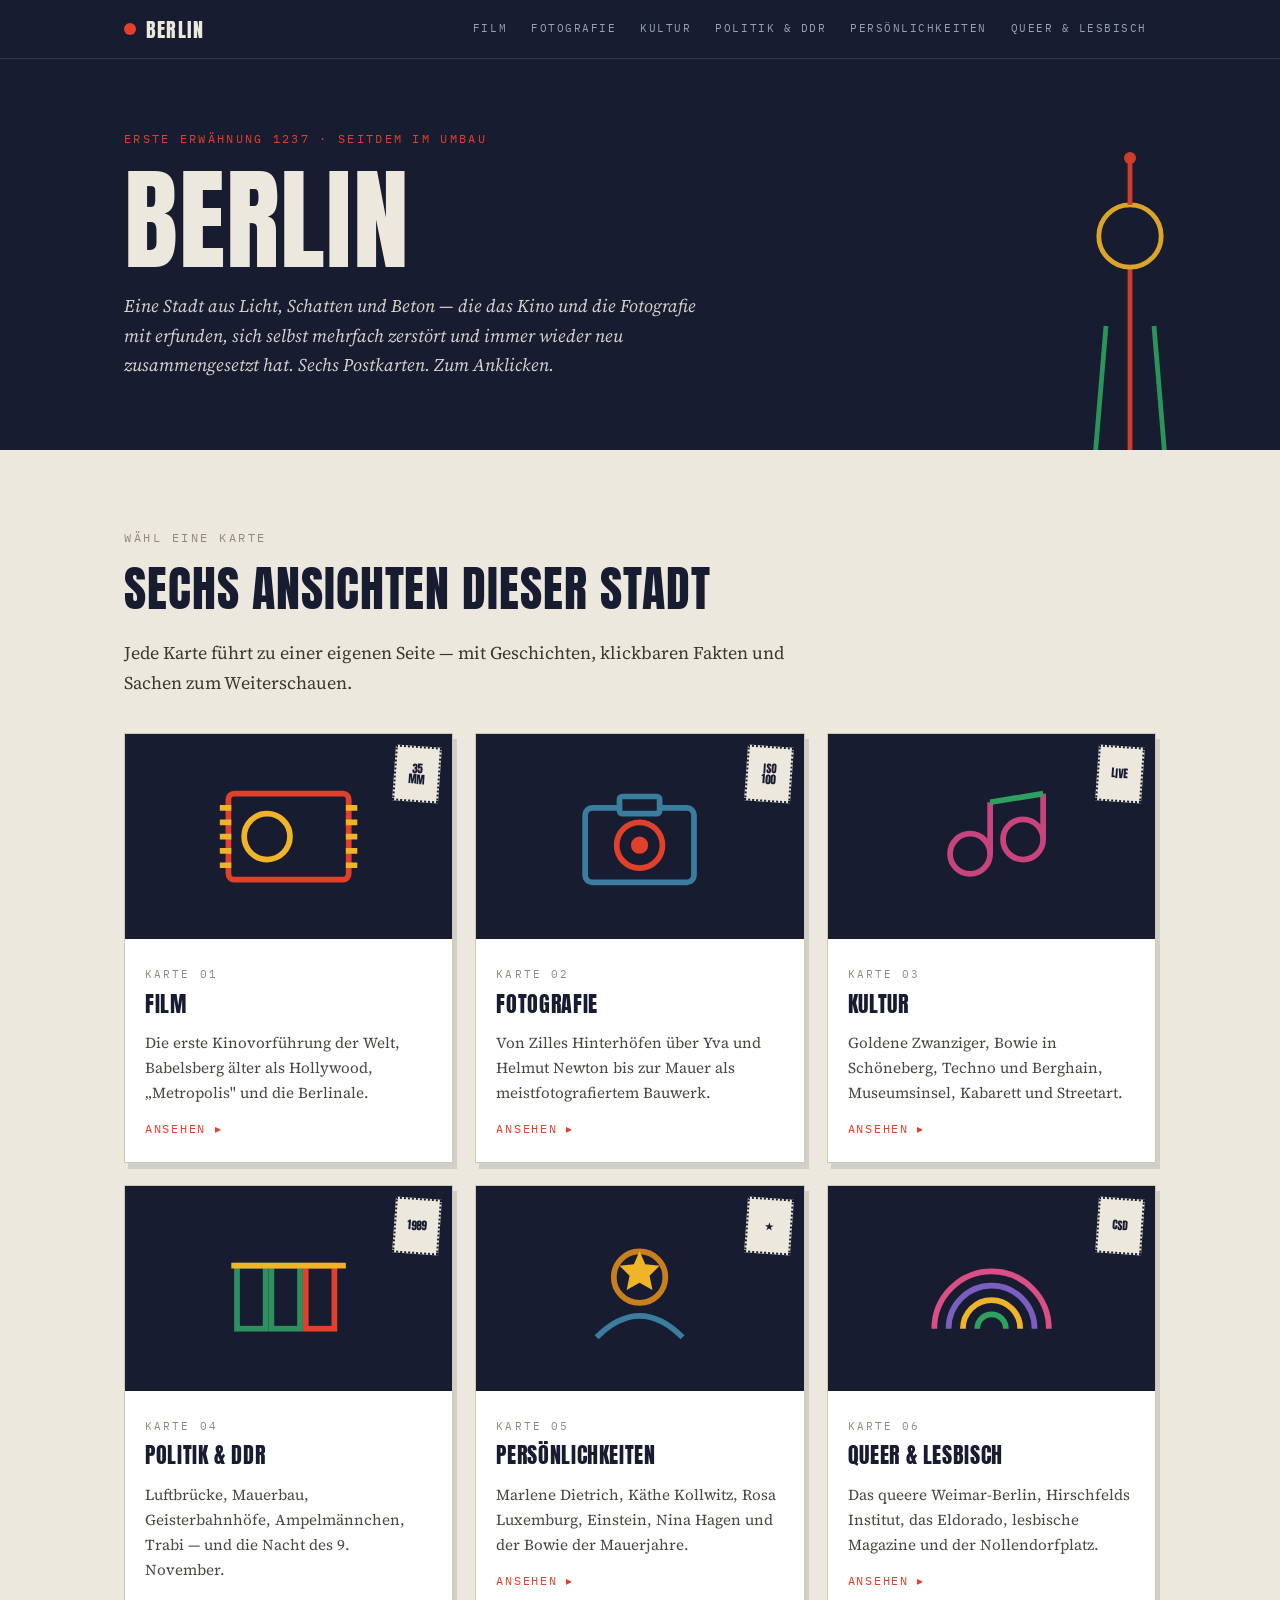
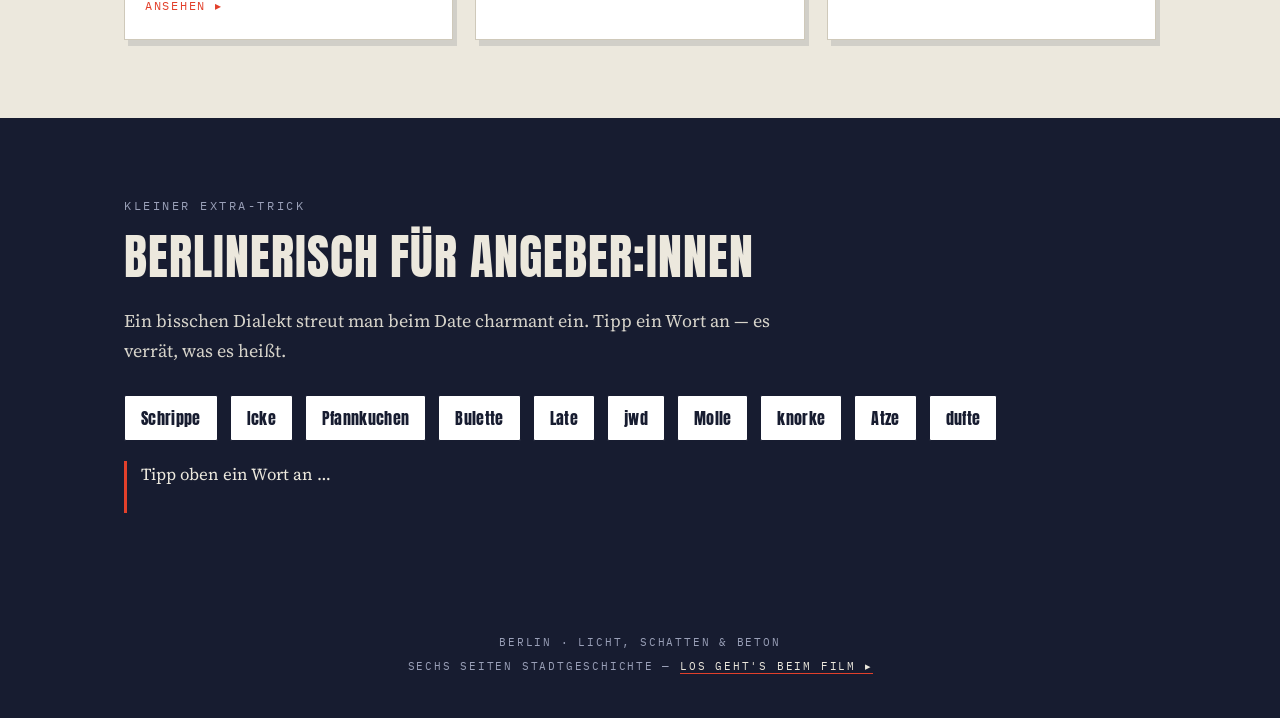
==== commit 49ff89e1: "Add files via upload" ====
--- a/index.html
+++ b/index.html
@@ -3,500 +3,202 @@
 <head>
 <meta charset="UTF-8">
 <meta name="viewport" content="width=device-width, initial-scale=1.0">
-<title>Berlin — Stadt aus Licht und Schatten</title>
-<link rel="preconnect" href="https://fonts.googleapis.com">
-<link rel="preconnect" href="https://fonts.gstatic.com" crossorigin>
-<link href="https://fonts.googleapis.com/css2?family=Anton&family=Source+Serif+4:ital,opsz,wght@0,8..60,400;0,8..60,600;1,8..60,400&family=IBM+Plex+Mono:wght@400;500&display=swap" rel="stylesheet">
-<style>
-  :root{
-    --ink:#141317;          /* Kinodunkel */
-    --ink-soft:#1d1c22;
-    --paper:#e9e6df;        /* Barytpapier */
-    --paper-soft:#dfdbd2;
-    --safelight:#c22f26;    /* Dunkelkammer-Rot */
-    --silver:#9aa0a8;       /* Silbergelatine */
-    --line-dark:#2c2b33;
-    --line-light:#c9c4b9;
-    --display:'Anton',sans-serif;
-    --body:'Source Serif 4',Georgia,serif;
-    --mono:'IBM Plex Mono',monospace;
-  }
-  *{box-sizing:border-box;margin:0;padding:0}
-  html{scroll-behavior:smooth}
-  @media (prefers-reduced-motion:reduce){
-    html{scroll-behavior:auto}
-    *,*::before,*::after{animation:none!important;transition:none!important}
-  }
-  body{
-    font-family:var(--body);
-    background:var(--ink);
-    color:var(--paper);
-    line-height:1.65;
-    font-size:1.05rem;
-  }
-  ::selection{background:var(--safelight);color:var(--paper)}
-  a{color:inherit}
-  a:focus-visible,button:focus-visible{outline:3px solid var(--safelight);outline-offset:3px}
-  img{max-width:100%}
-
-  .wrap{max-width:1060px;margin:0 auto;padding:0 24px}
-  .eyebrow{
-    font-family:var(--mono);font-size:.72rem;letter-spacing:.22em;
-    text-transform:uppercase;color:var(--silver);
-  }
-  .dark .eyebrow{color:var(--silver)}
-  .light .eyebrow{color:#6f6a60}
-  h2{
-    font-family:var(--display);font-weight:400;
-    font-size:clamp(2rem,5vw,3.2rem);
-    letter-spacing:.02em;text-transform:uppercase;
-    line-height:1.05;margin:.4em 0 .5em;
-  }
-  section{padding:90px 0}
-  .light{background:var(--paper);color:var(--ink)}
-  .dark{background:var(--ink);color:var(--paper)}
-  .lead{max-width:640px;font-size:1.12rem}
-  .light .lead{color:#37342e}
-  .dark .lead{color:#cfccc4}
-  .accent{color:var(--safelight)}
-
-  /* ---------- HERO ---------- */
-  header{
-    min-height:92vh;display:flex;flex-direction:column;justify-content:center;
-    position:relative;overflow:hidden;
-    background:
-      radial-gradient(ellipse 80% 55% at 50% -10%, rgba(194,47,38,.16), transparent 60%),
-      var(--ink);
-  }
-  .hero-title{
-    font-family:var(--display);font-weight:400;text-transform:uppercase;
-    font-size:clamp(4.2rem,17vw,15rem);
-    line-height:.9;letter-spacing:.01em;
-    color:var(--paper);
-  }
-  .hero-sub{
-    display:flex;flex-wrap:wrap;gap:14px 28px;align-items:baseline;margin-top:26px;
-  }
-  .hero-sub .tag{font-family:var(--mono);font-size:.78rem;letter-spacing:.18em;color:var(--silver);text-transform:uppercase}
-  .hero-sub .tag b{color:var(--safelight);font-weight:500}
-  .hero-claim{
-    font-size:clamp(1.05rem,2.2vw,1.35rem);max-width:560px;margin-top:34px;color:#d8d5cd;
-    font-style:italic;
-  }
-  .scroll-hint{
-    position:absolute;bottom:26px;left:24px;
-    font-family:var(--mono);font-size:.7rem;letter-spacing:.25em;color:var(--silver);
-    text-transform:uppercase;
-  }
-
-  /* ---------- FILMSTREIFEN-TIMELINE (Signatur) ---------- */
-  .strip-outer{margin-top:44px}
-  .strip{
-    display:flex;gap:0;overflow-x:auto;
-    padding:34px 24px;
-    background:#0c0b0e;
-    border-top:14px solid transparent;border-bottom:14px solid transparent;
-    /* Perforation */
-    border-image: repeating-linear-gradient(90deg,
-      #0c0b0e 0 10px, var(--paper) 10px 22px, #0c0b0e 22px 34px) 14;
-    scroll-snap-type:x proximity;
-    scrollbar-color:var(--safelight) #0c0b0e;
-  }
-  .frame{
-    min-width:270px;max-width:270px;
-    scroll-snap-align:start;
-    border:1px solid var(--line-dark);
-    border-right:none;
-    background:var(--ink-soft);
-    padding:22px 20px 24px;
-    display:flex;flex-direction:column;gap:10px;
-    position:relative;
-  }
-  .frame:last-child{border-right:1px solid var(--line-dark)}
-  .frame .year{
-    font-family:var(--display);font-size:2.1rem;color:var(--paper);
-    letter-spacing:.02em;
-  }
-  .frame.marked .year{color:var(--safelight)}
-  .frame .f-label{font-family:var(--mono);font-size:.68rem;letter-spacing:.2em;text-transform:uppercase;color:var(--silver)}
-  .frame p{font-size:.92rem;color:#c6c3bb;line-height:1.55}
-  .strip-caption{
-    font-family:var(--mono);font-size:.7rem;letter-spacing:.25em;color:var(--silver);
-    text-transform:uppercase;margin-top:14px;display:flex;justify-content:space-between;gap:12px;flex-wrap:wrap;
-  }
-
-  /* ---------- ZWEI-SPALTEN-GESCHICHTEN ---------- */
-  .story-grid{display:grid;grid-template-columns:1fr 1fr;gap:44px;margin-top:36px}
-  @media(max-width:760px){.story-grid{grid-template-columns:1fr}}
-  .story{border-top:3px solid currentColor;padding-top:18px}
-  .light .story{border-color:var(--ink)}
-  .dark .story{border-color:var(--paper)}
-  .story h3{
-    font-family:var(--display);font-weight:400;text-transform:uppercase;
-    font-size:1.35rem;letter-spacing:.03em;margin-bottom:8px;
-  }
-  .story .meta{font-family:var(--mono);font-size:.7rem;letter-spacing:.2em;text-transform:uppercase;margin-bottom:12px;display:block}
-  .light .story .meta{color:#8a1f19}
-  .dark .story .meta{color:var(--safelight)}
-  .story p{font-size:.98rem}
-  .light .story p{color:#37342e}
-  .dark .story p{color:#cfccc4}
-  .story p + p{margin-top:10px}
-
-  /* ---------- FAKTEN-KARTEN ---------- */
-  .cards{display:grid;grid-template-columns:repeat(auto-fit,minmax(250px,1fr));gap:18px;margin-top:36px}
-  .card{
-    background:var(--ink);color:var(--paper);
-    border:none;text-align:left;cursor:pointer;
-    padding:24px 22px;min-height:190px;
-    display:flex;flex-direction:column;justify-content:space-between;gap:14px;
-    font-family:var(--body);font-size:1rem;
-    transition:transform .18s ease, box-shadow .18s ease;
-  }
-  .card:hover{transform:translateY(-4px);box-shadow:0 14px 30px rgba(0,0,0,.25)}
-  .card .q{font-family:var(--display);font-size:1.25rem;text-transform:uppercase;letter-spacing:.03em;line-height:1.2}
-  .card .hint{font-family:var(--mono);font-size:.68rem;letter-spacing:.2em;text-transform:uppercase;color:var(--silver)}
-  .card .a{display:none;color:#d8d5cd;font-size:.95rem;line-height:1.55}
-  .card.open{background:#241f1f;outline:1px solid var(--safelight)}
-  .card.open .a{display:block}
-  .card.open .hint{color:var(--safelight)}
-
-  /* ---------- QUIZ ---------- */
-  .quiz{margin-top:36px;display:grid;gap:26px;max-width:720px}
-  .qq{border:1px solid var(--line-dark);padding:26px 24px;background:var(--ink-soft)}
-  .qq .qnum{font-family:var(--mono);font-size:.68rem;letter-spacing:.22em;color:var(--safelight);text-transform:uppercase}
-  .qq h3{font-family:var(--body);font-weight:600;font-size:1.1rem;margin:10px 0 16px;line-height:1.45}
-  .opts{display:grid;gap:10px}
-  .opts button{
-    font-family:var(--body);font-size:.98rem;text-align:left;
-    background:transparent;color:var(--paper);
-    border:1px solid var(--line-dark);padding:12px 14px;cursor:pointer;
-    transition:border-color .15s ease,background .15s ease;
-  }
-  .opts button:hover{border-color:var(--silver)}
-  .opts button.right{border-color:#4c9a5f;background:rgba(76,154,95,.12)}
-  .opts button.wrong{border-color:var(--safelight);background:rgba(194,47,38,.12)}
-  .qq .expl{display:none;margin-top:14px;font-size:.92rem;color:#c6c3bb;border-left:3px solid var(--safelight);padding-left:12px}
-  .qq.done .expl{display:block}
-  #score{font-family:var(--mono);font-size:.8rem;letter-spacing:.18em;text-transform:uppercase;color:var(--silver);margin-top:8px}
-
-  /* ---------- ORTE & LINKS ---------- */
-  .spots{display:grid;grid-template-columns:repeat(auto-fit,minmax(260px,1fr));gap:18px;margin-top:36px}
-  .spot{border:1px solid var(--line-light);padding:22px;background:#f2efe9}
-  .spot h3{font-family:var(--display);font-weight:400;text-transform:uppercase;font-size:1.15rem;letter-spacing:.03em}
-  .spot .meta{font-family:var(--mono);font-size:.68rem;letter-spacing:.2em;text-transform:uppercase;color:#8a1f19;display:block;margin:6px 0 10px}
-  .spot p{font-size:.93rem;color:#37342e}
-  .links{margin-top:44px;border-top:3px solid var(--ink);padding-top:20px}
-  .links ul{list-style:none;display:grid;gap:10px;margin-top:14px}
-  .links a{color:#8a1f19;text-decoration-thickness:1px;text-underline-offset:3px}
-  .links li span{font-family:var(--mono);font-size:.7rem;letter-spacing:.15em;text-transform:uppercase;color:#6f6a60;display:block}
-
-  footer{
-    background:#0c0b0e;color:var(--silver);
-    font-family:var(--mono);font-size:.7rem;letter-spacing:.2em;text-transform:uppercase;
-    padding:34px 24px;text-align:center;line-height:2;
-  }
-</style>
+<title>Berlin — Stadt aus Licht, Schatten & Beton</title>
+<link rel="stylesheet" href="style.css">
 </head>
-<body>
-
-<!-- ================= HERO ================= -->
-<header>
-  <div class="wrap">
-    <p class="eyebrow">Erste urkundliche Erwähnung 1237 · 35&nbsp;mm</p>
-    <h1 class="hero-title">Berlin</h1>
-    <div class="hero-sub">
-      <span class="tag"><b>Licht</b> — Fotografie</span>
-      <span class="tag"><b>Schatten</b> — Kino</span>
-      <span class="tag"><b>Bewegung</b> — 800 Jahre Geschichte</span>
+<body class="t-home">
+
+<nav class="topbar">
+  <div class="wrap">
+    <a class="brand" href="index.html"><span class="dot"></span>Berlin</a>
+    <div class="navlinks">
+      <a href="film.html">Film</a>
+      <a href="fotografie.html">Fotografie</a>
+      <a href="kultur.html">Kultur</a>
+      <a href="politik.html">Politik &amp; DDR</a>
+      <a href="persoenlichkeiten.html">Persönlichkeiten</a>
+      <a href="queer.html">Queer &amp; Lesbisch</a>
     </div>
-    <p class="hero-claim">„Berlin ist dazu verdammt, ewig zu werden und niemals zu sein." — Karl Scheffler, 1910. Eine Stadt, die sich ständig neu erfindet — und dabei das Kino und die Fotografie miterfunden hat.</p>
-  </div>
-  <p class="scroll-hint">▼ Weiter scrollen</p>
+  </div>
+</nav>
+
+<!-- HERO -->
+<header class="hero">
+  <div class="wrap">
+    <p class="kicker">Erste Erwähnung 1237 · seitdem im Umbau</p>
+    <h1>Berlin</h1>
+    <p class="sub">Eine Stadt aus Licht, Schatten und Beton — die das Kino und die Fotografie mit erfunden, sich selbst mehrfach zerstört und immer wieder neu zusammengesetzt hat. Sechs Postkarten. Zum Anklicken.</p>
+  </div>
+  <svg class="hero-illus" viewBox="0 0 300 300" fill="none" stroke="#e2402b" stroke-width="4" aria-hidden="true">
+    <!-- Fernsehturm -->
+    <line x1="150" y1="300" x2="150" y2="120"/>
+    <circle cx="150" cy="105" r="26" fill="#171c30" stroke="#f0b429"/>
+    <line x1="150" y1="79" x2="150" y2="40"/>
+    <circle cx="150" cy="40" r="5" fill="#e2402b" stroke="none"/>
+    <line x1="120" y1="300" x2="130" y2="180" stroke="#2fa15f"/>
+    <line x1="180" y1="300" x2="170" y2="180" stroke="#2fa15f"/>
+  </svg>
 </header>
 
-<!-- ================= FILMSTREIFEN ================= -->
-<section class="dark" id="zeitstrahl">
-  <div class="wrap">
-    <p class="eyebrow">Akt I — Der Zeitstrahl</p>
-    <h2>800 Jahre in acht Bildern</h2>
-    <p class="lead">Berlins Geschichte als Filmstreifen: horizontal wischen und Bild für Bild durch die Jahrhunderte fahren.</p>
-  </div>
-  <div class="strip-outer">
-    <div class="strip" tabindex="0" aria-label="Zeitstrahl der Berliner Geschichte, horizontal scrollbar">
-      <div class="frame">
-        <span class="f-label">Bild 01 · Anfänge</span>
-        <span class="year">1237</span>
-        <p>Cölln, die Schwesterstadt Berlins an der Spree, wird erstmals urkundlich erwähnt — das offizielle „Geburtsjahr". Zwei Handelsstädtchen im Sumpf, aus denen mal eine Weltstadt wird. „Berlin" leitet sich vermutlich vom slawischen Wort für Sumpf ab — nicht vom Bären.</p>
-      </div>
-      <div class="frame">
-        <span class="f-label">Bild 02 · Preußen</span>
-        <span class="year">1701</span>
-        <p>Berlin wird Residenzstadt der preußischen Könige. Unter Friedrich dem Großen entstehen Unter den Linden, das Forum Fridericianum — und der Ruf als Stadt der Aufklärung und Toleranz, in die Hugenotten und Freigeister ziehen.</p>
-      </div>
-      <div class="frame">
-        <span class="f-label">Bild 03 · Kaiserreich</span>
-        <span class="year">1871</span>
-        <p>Hauptstadt des Deutschen Reichs. Die Industrialisierung explodiert: Siemens, AEG, Borsig. Mietskasernen wachsen, die Stadt wird „Elektropolis" — nirgendwo in Europa wird so viel gebaut, erfunden und fotografiert.</p>
-      </div>
-      <div class="frame marked">
-        <span class="f-label">Bild 04 · Weimar</span>
-        <span class="year">1920</span>
-        <p>Das Groß-Berlin-Gesetz macht Berlin über Nacht zur Millionen-Metropole mit fast 3,9 Mio. Menschen — zeitweise die drittgrößte Stadt der Welt. Die Goldenen Zwanziger: Kino, Kabarett, Wissenschaft, Nachtleben. Berlins kreativste Dekade.</p>
-      </div>
-      <div class="frame">
-        <span class="f-label">Bild 05 · Katastrophe</span>
-        <span class="year">1933–45</span>
-        <p>NS-Diktatur, Krieg, Shoah. Berlin wird Täterzentrale und am Ende Trümmerfeld: Millionen Kubikmeter Schutt, aus denen später u.&nbsp;a. der Teufelsberg aufgeschüttet wird. Fast die gesamte künstlerische Elite flieht oder wird ermordet.</p>
-      </div>
-      <div class="frame marked">
-        <span class="f-label">Bild 06 · Teilung</span>
-        <span class="year">1961</span>
-        <p>Bau der Mauer: 155 Kilometer Beton um West-Berlin. 28 Jahre lang laufen Familien, Straßen und U-Bahn-Linien gegen eine Wand. Die Mauer wird zum meistfotografierten Bauwerk der Welt.</p>
-      </div>
-      <div class="frame marked">
-        <span class="f-label">Bild 07 · Wende</span>
-        <span class="year">1989</span>
-        <p>9. November: Die Mauer fällt — ausgelöst auch durch eine verpatzte Pressekonferenz („… das tritt nach meiner Kenntnis … ist das sofort, unverzüglich"). Die Bilder feiernder Menschen auf der Mauer gehen um die Welt.</p>
-      </div>
-      <div class="frame">
-        <span class="f-label">Bild 08 · Heute</span>
-        <span class="year">Jetzt</span>
-        <p>Wieder Hauptstadt, wieder Sehnsuchtsort. Rund 3,9 Millionen Menschen, über 170 Museen, mehr Brücken als Venedig — und immer noch im Umbau. Scheffler behält recht: ewig werden, niemals sein.</p>
-      </div>
+<!-- POSTKARTEN -->
+<section>
+  <div class="wrap">
+    <p class="eyebrow">Wähl eine Karte</p>
+    <h2>Sechs Ansichten dieser Stadt</h2>
+    <p class="lead">Jede Karte führt zu einer eigenen Seite — mit Geschichten, klickbaren Fakten und Sachen zum Weiterschauen.</p>
+
+    <div class="postcards">
+
+      <a class="postcard" href="film.html">
+        <div class="pc-top">
+          <span class="stamp">35<br>MM</span>
+          <svg viewBox="0 0 120 100" fill="none" stroke="#e2402b" stroke-width="4">
+            <rect x="18" y="20" width="84" height="60" rx="4"/>
+            <circle cx="45" cy="50" r="16" stroke="#f0b429"/>
+            <line x1="16" y1="28" x2="16" y2="72" stroke="#f0b429" stroke-width="8" stroke-dasharray="4 6"/>
+            <line x1="104" y1="28" x2="104" y2="72" stroke="#f0b429" stroke-width="8" stroke-dasharray="4 6"/>
+          </svg>
+        </div>
+        <div class="pc-body">
+          <span class="pc-num">Karte 01</span>
+          <h3>Film</h3>
+          <p>Die erste Kinovorführung der Welt, Babelsberg älter als Hollywood, „Metropolis" und die Berlinale.</p>
+          <span class="go">Ansehen ▸</span>
+        </div>
+      </a>
+
+      <a class="postcard" href="fotografie.html">
+        <div class="pc-top">
+          <span class="stamp">ISO<br>100</span>
+          <svg viewBox="0 0 120 100" fill="none" stroke="#3b7d9e" stroke-width="4">
+            <rect x="22" y="30" width="76" height="52" rx="5"/>
+            <rect x="46" y="22" width="28" height="12" rx="2" fill="#171c30"/>
+            <circle cx="60" cy="56" r="16" stroke="#e2402b"/>
+            <circle cx="60" cy="56" r="6" fill="#e2402b" stroke="none"/>
+          </svg>
+        </div>
+        <div class="pc-body">
+          <span class="pc-num">Karte 02</span>
+          <h3>Fotografie</h3>
+          <p>Von Zilles Hinterhöfen über Yva und Helmut Newton bis zur Mauer als meistfotografiertem Bauwerk.</p>
+          <span class="go">Ansehen ▸</span>
+        </div>
+      </a>
+
+      <a class="postcard" href="kultur.html">
+        <div class="pc-top">
+          <span class="stamp">LIVE</span>
+          <svg viewBox="0 0 120 100" fill="none" stroke="#c8447c" stroke-width="4">
+            <circle cx="45" cy="62" r="14"/><line x1="59" y1="62" x2="59" y2="26"/>
+            <circle cx="82" cy="52" r="14"/><line x1="96" y1="52" x2="96" y2="20"/>
+            <line x1="59" y1="26" x2="96" y2="20" stroke="#2fa15f"/>
+          </svg>
+        </div>
+        <div class="pc-body">
+          <span class="pc-num">Karte 03</span>
+          <h3>Kultur</h3>
+          <p>Goldene Zwanziger, Bowie in Schöneberg, Techno und Berghain, Museumsinsel, Kabarett und Streetart.</p>
+          <span class="go">Ansehen ▸</span>
+        </div>
+      </a>
+
+      <a class="postcard" href="politik.html">
+        <div class="pc-top">
+          <span class="stamp">1989</span>
+          <svg viewBox="0 0 120 100" fill="none" stroke="#2f8f5f" stroke-width="4">
+            <rect x="24" y="34" width="20" height="44" fill="#171c30"/>
+            <rect x="48" y="34" width="20" height="44" fill="#171c30"/>
+            <rect x="72" y="34" width="20" height="44" stroke="#e2402b"/>
+            <line x1="20" y1="34" x2="100" y2="34" stroke="#f0b429"/>
+          </svg>
+        </div>
+        <div class="pc-body">
+          <span class="pc-num">Karte 04</span>
+          <h3>Politik &amp; DDR</h3>
+          <p>Luftbrücke, Mauerbau, Geisterbahnhöfe, Ampelmännchen, Trabi — und die Nacht des 9. November.</p>
+          <span class="go">Ansehen ▸</span>
+        </div>
+      </a>
+
+      <a class="postcard" href="persoenlichkeiten.html">
+        <div class="pc-top">
+          <span class="stamp">★</span>
+          <svg viewBox="0 0 120 100" fill="none" stroke="#c87f1e" stroke-width="4">
+            <circle cx="60" cy="42" r="18"/>
+            <path d="M30 84 q30 -30 60 0" stroke="#3b7d9e"/>
+            <path d="M60 24 l4 9 10 1 -7 7 2 10 -9 -5 -9 5 2 -10 -7 -7 10 -1z" fill="#f0b429" stroke="none"/>
+          </svg>
+        </div>
+        <div class="pc-body">
+          <span class="pc-num">Karte 05</span>
+          <h3>Persönlichkeiten</h3>
+          <p>Marlene Dietrich, Käthe Kollwitz, Rosa Luxemburg, Einstein, Nina Hagen und der Bowie der Mauerjahre.</p>
+          <span class="go">Ansehen ▸</span>
+        </div>
+      </a>
+
+      <a class="postcard" href="queer.html">
+        <div class="pc-top">
+          <span class="stamp">CSD</span>
+          <svg viewBox="0 0 120 100" fill="none" stroke="#d94f86" stroke-width="4">
+            <path d="M20 78 A40 40 0 0 1 100 78" stroke="#d94f86"/>
+            <path d="M30 78 A30 30 0 0 1 90 78" stroke="#7a5fc0"/>
+            <path d="M40 78 A20 20 0 0 1 80 78" stroke="#f0b429"/>
+            <path d="M50 78 A10 10 0 0 1 70 78" stroke="#2fa15f"/>
+          </svg>
+        </div>
+        <div class="pc-body">
+          <span class="pc-num">Karte 06</span>
+          <h3>Queer &amp; Lesbisch</h3>
+          <p>Das queere Weimar-Berlin, Hirschfelds Institut, das Eldorado, lesbische Magazine und der Nollendorfplatz.</p>
+          <span class="go">Ansehen ▸</span>
+        </div>
+      </a>
+
     </div>
-    <div class="wrap">
-      <p class="strip-caption"><span>◄ wischen / scrollen ►</span><span>BERLIN · SAFETY FILM · 8 FRAMES</span></p>
-    </div>
   </div>
 </section>
 
-<!-- ================= FOTOGRAFIE ================= -->
-<section class="light" id="fotografie">
-  <div class="wrap">
-    <p class="eyebrow">Akt II — Licht</p>
-    <h2>Berlin &amp; die Fotografie</h2>
-    <p class="lead">Kaum eine Stadt wurde so obsessiv fotografiert — weil sich kaum eine Stadt so oft radikal verändert hat. Vier Namen und Momente, die man kennen sollte:</p>
-    <div class="story-grid">
-      <div class="story">
-        <span class="meta">um 1900 · Milieu</span>
-        <h3>Heinrich Zille</h3>
-        <p>Der Chronist des Berliner „Milljöhs": Hinterhöfe, Kneipen, Arbeiterkinder. Berühmt für seine Zeichnungen — aber Zille fotografierte auch, lange bevor Street Photography ein Begriff war. Sein Satz: Man kann mit einer Wohnung einen Menschen genauso töten wie mit einer Axt.</p>
-      </div>
-      <div class="story">
-        <span class="meta">1920er · Mode &amp; Avantgarde</span>
-        <h3>Yva</h3>
-        <p>Else Ernestine Neuländer-Simon, Künstlername Yva: eine der gefragtesten Mode- und Aktfotografinnen der Weimarer Zeit mit eigenem Großstudio. Ihr berühmtester Lehrling: ein Teenager namens Helmut Neustädter. Yva wurde 1942 von den Nazis ermordet — ihr Werk wird erst heute wiederentdeckt.</p>
-      </div>
-      <div class="story">
-        <span class="meta">geb. 1920 in Berlin</span>
-        <h3>Helmut Newton</h3>
-        <p>Aus Helmut Neustädter wurde im Exil Helmut Newton — einer der einflussreichsten (und umstrittensten) Modefotografen des 20. Jahrhunderts. Kurz vor seinem Tod kehrte sein Archiv zurück: Die Helmut Newton Stiftung sitzt seit 2004 im Museum für Fotografie am Bahnhof Zoo — genau dort, wo er 1938 aus Berlin floh.</p>
-      </div>
-      <div class="story">
-        <span class="meta">1961–89 · Beton</span>
-        <h3>Die Mauer als Motiv</h3>
-        <p>Die Berliner Mauer wurde zum meistfotografierten Bauwerk ihrer Zeit: Aussichtsplattformen für Touristen im Westen, Sprung-Bilder wie das des Grenzsoldaten Conrad Schumann (1961), zuletzt die Bilder der Nacht des 9. November 1989. Fotografie hat die Teilung ins Weltgedächtnis eingebrannt.</p>
-      </div>
-    </div>
+<!-- BERLINERISCH -->
+<section class="dark">
+  <div class="wrap">
+    <p class="eyebrow">Kleiner Extra-Trick</p>
+    <h2>Berlinerisch für Angeber:innen</h2>
+    <p class="lead">Ein bisschen Dialekt streut man beim Date charmant ein. Tipp ein Wort an — es verrät, was es heißt.</p>
+    <div class="chips" id="chips"></div>
+    <p id="chip-out">Tipp oben ein Wort an …</p>
   </div>
 </section>
 
-<!-- ================= FILM ================= -->
-<section class="dark" id="film">
-  <div class="wrap">
-    <p class="eyebrow">Akt III — Schatten</p>
-    <h2>Berlin &amp; das Kino</h2>
-    <p class="lead">Das Kino wurde nicht in Hollywood erwachsen — sondern in und um Berlin. Sechs Szenen aus der Filmgeschichte:</p>
-    <div class="story-grid">
-      <div class="story">
-        <span class="meta">1. November 1895</span>
-        <h3>Vor den Lumières</h3>
-        <p>Die Brüder Skladanowsky zeigen im Varieté „Wintergarten" mit ihrem selbstgebauten „Bioscop" die erste kommerzielle Filmvorführung der Welt vor zahlendem Publikum — knapp zwei Monate <em>vor</em> den berühmten Lumière-Brüdern in Paris. Der perfekte Angeber-Fakt.</p>
-      </div>
-      <div class="story">
-        <span class="meta">seit 1912</span>
-        <h3>Babelsberg</h3>
-        <p>Vor den Toren Berlins entsteht das älteste Großatelier-Filmstudio der Welt — älter als Hollywood. Hier drehen Fritz Lang, später kommen „Inglourious Basterds", „Grand Budapest Hotel" und die „Matrix"-Fortsetzungen. Über 110 Jahre Filmgeschichte an einem Ort.</p>
-      </div>
-      <div class="story">
-        <span class="meta">1920 / 1927</span>
-        <h3>Expressionismus</h3>
-        <p>„Das Cabinet des Dr. Caligari" (gedreht in Berlin-Weißensee) erfindet mit schiefen Kulissen und harten Schatten die Bildsprache des Horrorfilms. Fritz Langs „Metropolis" (1927, Babelsberg) wird der teuerste Stummfilm seiner Zeit — und prägt Science-Fiction bis heute, von Blade Runner bis Star Wars.</p>
-      </div>
-      <div class="story">
-        <span class="meta">1927</span>
-        <h3>Die Stadt als Star</h3>
-        <p>Walther Ruttmanns „Berlin — Die Sinfonie der Großstadt" macht die Stadt selbst zur Hauptdarstellerin: ein Tag Berlin, ohne Handlung, nur Rhythmus, Maschinen, Menschen. Der Film ist die Brücke zwischen Fotografie und Kino — und bis heute atemberaubend modern.</p>
-      </div>
-      <div class="story">
-        <span class="meta">1930 → 1933</span>
-        <h3>Dietrich &amp; der Exodus</h3>
-        <p>Marlene Dietrich, geboren in Schöneberg, wird mit „Der blaue Engel" über Nacht zum Weltstar. Ab 1933 flieht die Elite des deutschen Films vor den Nazis: Fritz Lang, Billy Wilder, Peter Lorre. Hollywood, wie wir es kennen, ist zu einem großen Teil ein Werk Berliner Emigrant:innen.</p>
-      </div>
-      <div class="story">
-        <span class="meta">seit 1951</span>
-        <h3>Berlinale</h3>
-        <p>Mitten im Kalten Krieg als „Schaufenster der freien Welt" in West-Berlin gegründet, heute eines der drei großen A-Festivals neben Cannes und Venedig — und das größte Publikumsfestival der Welt: Hunderttausende Tickets gehen jedes Jahr an ganz normale Berliner:innen.</p>
-      </div>
-    </div>
-  </div>
-</section>
-
-<!-- ================= FAKTEN ================= -->
-<section class="light" id="fakten">
-  <div class="wrap">
-    <p class="eyebrow">Akt IV — Zum Angeben</p>
-    <h2>Facts fürs erste Gespräch</h2>
-    <p class="lead">Antippen zum Aufdecken — wie ein Kontaktabzug in der Dunkelkammer.</p>
-    <div class="cards">
-      <button class="card" type="button">
-        <span class="q">Mehr Brücken als Venedig</span>
-        <span class="a">Berlin hat rund 960 Brücken — Venedig etwa 400. Dazu kommen mehr Wasserwege als in Amsterdam. Berlin ist heimlich eine Wasserstadt.</span>
-        <span class="hint">Antippen ▸</span>
-      </button>
-      <button class="card" type="button">
-        <span class="q">Die Currywurst-Erfinderin</span>
-        <span class="a">Herta Heuwer mischte 1949 an ihrer Imbissbude in Charlottenburg Ketchup, Worcestersauce und Currypulver — und ließ sich die Sauce später sogar patentieren („Chillup").</span>
-        <span class="hint">Antippen ▸</span>
-      </button>
-      <button class="card" type="button">
-        <span class="q">Ein Berg aus Trümmern</span>
-        <span class="a">Der Teufelsberg ist kein echter Berg: Er wurde nach dem Krieg aus Millionen Kubikmetern Kriegsschutt aufgeschüttet — darunter liegt eine nie fertiggestellte NS-Militärhochschule. Oben: die legendäre US-Abhörstation.</span>
-        <span class="hint">Antippen ▸</span>
-      </button>
-      <button class="card" type="button">
-        <span class="q">Sumpf statt Bär</span>
-        <span class="a">Der Name „Berlin" kommt vermutlich vom altslawischen Wort für Sumpf („brl-"). Der Bär im Wappen ist eine spätere Deutung — hübsch, aber sprachlich falsch.</span>
-        <span class="hint">Antippen ▸</span>
-      </button>
-      <button class="card" type="button">
-        <span class="q">Geisterbahnhöfe</span>
-        <span class="a">Zu Mauerzeiten fuhren West-Berliner U-Bahnen unter Ost-Berlin hindurch — durch abgeriegelte, schwach beleuchtete „Geisterbahnhöfe", bewacht von DDR-Grenzern. Manche Bahnhöfe waren fast 30 Jahre eingefroren.</span>
-        <span class="hint">Antippen ▸</span>
-      </button>
-      <button class="card" type="button">
-        <span class="q">Kino-Weltrekord 1895</span>
-        <span class="a">Die erste kommerzielle Filmvorführung der Welt fand nicht in Paris statt, sondern in Berlin: Skladanowsky-Brüder, Wintergarten-Varieté, 1. November 1895 — vor den Lumières.</span>
-        <span class="hint">Antippen ▸</span>
-      </button>
-    </div>
-  </div>
-</section>
-
-<!-- ================= QUIZ ================= -->
-<section class="dark" id="quiz">
-  <div class="wrap">
-    <p class="eyebrow">Akt V — Selbsttest</p>
-    <h2>Sitzt der Stoff?</h2>
-    <p class="lead">Fünf Fragen vor dem nächsten Date. Ehrlich spielen — die Auflösung kommt sofort.</p>
-    <div class="quiz" id="quizBox"></div>
-    <p id="score"></p>
-  </div>
-</section>
-
-<!-- ================= ORTE & LINKS ================= -->
-<section class="light" id="orte">
-  <div class="wrap">
-    <p class="eyebrow">Abspann — Rausgehen</p>
-    <h2>Orte, an denen Geschichte klebt</h2>
-    <p class="lead">Falls aus Wissen mal ein Ausflug werden soll — vier Orte mit Film- und Foto-Bezug:</p>
-    <div class="spots">
-      <div class="spot">
-        <h3>Museum für Fotografie</h3>
-        <span class="meta">Jebensstr. 2 · am Bahnhof Zoo</span>
-        <p>Helmut Newton Stiftung plus wechselnde Fotografie-Ausstellungen der Kunstbibliothek — im ehemaligen Landwehr-Kasino. Newtons Rückkehr an den Ort seiner Flucht.</p>
-      </div>
-      <div class="spot">
-        <h3>Babylon Berlin-Mitte</h3>
-        <span class="meta">Rosa-Luxemburg-Platz · seit 1929</span>
-        <p>Kino aus der Weimarer Zeit mit Original-Kinoorgel — hier laufen Stummfilme mit Live-Musik. „Metropolis" auf großer Leinwand sehen, wo es hingehört.</p>
-      </div>
-      <div class="spot">
-        <h3>East Side Gallery</h3>
-        <span class="meta">Friedrichshain · 1,3 km Mauer</span>
-        <p>Das längste erhaltene Mauerstück, 1990 von Künstler:innen aus aller Welt bemalt — die größte Open-Air-Galerie der Welt und eines der meistfotografierten Motive Berlins.</p>
-      </div>
-      <div class="spot">
-        <h3>Filmpark &amp; Studio Babelsberg</h3>
-        <span class="meta">Potsdam · S-Bahn ab Berlin</span>
-        <p>Das älteste Großatelier-Studio der Welt von innen: Kulissen, Filmgeschichte, Drehorte. Guter Halbtagesausflug mit maximalem Film-Nerd-Faktor.</p>
-      </div>
-    </div>
-    <div class="links">
-      <p class="eyebrow">Weiterschauen &amp; Weiterlesen</p>
-      <ul>
-        <li><span>Doku-Klassiker · 1927</span><a href="https://de.wikipedia.org/wiki/Berlin_%E2%80%93_Die_Sinfonie_der_Gro%C3%9Fstadt" target="_blank" rel="noopener">„Berlin — Die Sinfonie der Großstadt" (frei verfügbar, u.&nbsp;a. auf YouTube)</a></li>
-        <li><span>Museum · Fotografie</span><a href="https://www.smb.museum/museen-einrichtungen/museum-fuer-fotografie/" target="_blank" rel="noopener">Museum für Fotografie / Helmut Newton Stiftung — Staatliche Museen zu Berlin</a></li>
-        <li><span>Stadtgeschichte interaktiv</span><a href="https://www.stadtmuseum.de" target="_blank" rel="noopener">Stadtmuseum Berlin</a></li>
-        <li><span>Mauer &amp; Teilung</span><a href="https://www.stiftung-berliner-mauer.de" target="_blank" rel="noopener">Stiftung Berliner Mauer — Gedenkstätte Bernauer Straße</a></li>
-        <li><span>Serie zum Einstieg</span><a href="https://de.wikipedia.org/wiki/Babylon_Berlin" target="_blank" rel="noopener">„Babylon Berlin" — die 20er als Serie (perfekter gemeinsamer Serienabend)</a></li>
-      </ul>
-    </div>
-  </div>
-</section>
-
 <footer>
-  Berlin · Stadt aus Licht und Schatten<br>
-  Zusammengestellt mit Liebe zum Detail — Ende des Films
+  Berlin · Licht, Schatten &amp; Beton<br>
+  Sechs Seiten Stadtgeschichte — <a href="film.html">los geht's beim Film ▸</a>
 </footer>
 
 <script>
-  // Fakten-Karten
-  document.querySelectorAll('.card').forEach(c=>{
-    c.addEventListener('click',()=>c.classList.toggle('open'));
-  });
-
-  // Quiz
-  const QUESTIONS=[
-    {q:'Wo fand die erste kommerzielle Filmvorführung der Welt statt?',
-     opts:['Paris, bei den Brüdern Lumière','Berlin, im Wintergarten-Varieté','New York, bei Thomas Edison'],
-     right:1,
-     expl:'Berlin! Die Skladanowsky-Brüder zeigten ihr „Bioscop" am 1. November 1895 — vor den Lumières in Paris.'},
-    {q:'Was war Yvas Rolle in der Fotografie-Geschichte?',
-     opts:['Erste Pressefotografin Preußens','Star-Modefotografin der Weimarer Zeit und Lehrerin von Helmut Newton','Erfinderin des Fotoautomaten'],
-     right:1,
-     expl:'Yva führte eines der wichtigsten Modestudios der 1920er — ihr Lehrling Helmut Neustädter wurde später als Helmut Newton weltberühmt.'},
-    {q:'Woher kommt der Name „Berlin" vermutlich?',
-     opts:['Vom Bären im Stadtwappen','Vom slawischen Wort für Sumpf','Von einem Stadtgründer namens Berlo'],
-     right:1,
-     expl:'Vom altslawischen „brl-" für Sumpf. Der Bär kam erst später ins Wappen — als hübsches Missverständnis.'},
-    {q:'Was ist das Besondere am Studio Babelsberg?',
-     opts:['Es ist das älteste Großatelier-Filmstudio der Welt','Hier wurde der erste Farbfilm gedreht','Es gehört seit 1950 zu Hollywood'],
-     right:0,
-     expl:'Gegründet 1912 — älter als Hollywood. Von „Metropolis" bis „Grand Budapest Hotel" wurde hier Filmgeschichte gedreht.'},
-    {q:'Wie viele Brücken hat Berlin ungefähr?',
-     opts:['Rund 200','Rund 960 — mehr als Venedig','Genau 555'],
-     right:1,
-     expl:'Rund 960 Brücken — Venedig kommt auf etwa 400. Berlin ist eine verkappte Wasserstadt.'}
+  const SLANG=[
+    ['Schrippe','das klassische Weizenbrötchen — in Berlin heißt es nie „Semmel"'],
+    ['Icke','„ich" — das berlinerischste Wort überhaupt: „Icke? Nee!"'],
+    ['Pfannkuchen','der Berliner Krapfen. Wer „Berliner" sagt, ist von woanders'],
+    ['Bulette','die Frikadelle. Kommt vom französischen „boulette"'],
+    ['Late','„Leute" — im Berliner Dialekt gern verschluckt'],
+    ['jwd','„janz weit draußen" — irgendwo am Stadtrand, gefühlt am Ende der Welt'],
+    ['Molle','ein Bier. „Ne Molle und ’n Korn" ist eine ganze Bestellung'],
+    ['knorke','„richtig gut, super" — herrlich altberlinerisch'],
+    ['Atze','Kumpel, Bruder — freundschaftliche Anrede'],
+    ['dufte','„toll, klasse" — noch so ein Klassiker'],
   ];
-  const box=document.getElementById('quizBox');
-  const scoreEl=document.getElementById('score');
-  let answered=0,correct=0;
-  QUESTIONS.forEach((item,i)=>{
-    const div=document.createElement('div');
-    div.className='qq';
-    div.innerHTML='<span class="qnum">Frage '+(i+1)+' / '+QUESTIONS.length+'</span><h3>'+item.q+'</h3>';
-    const opts=document.createElement('div');
-    opts.className='opts';
-    item.opts.forEach((o,j)=>{
-      const b=document.createElement('button');
-      b.type='button';b.textContent=o;
-      b.addEventListener('click',()=>{
-        if(div.classList.contains('done'))return;
-        div.classList.add('done');
-        answered++;
-        if(j===item.right){b.classList.add('right');correct++;}
-        else{b.classList.add('wrong');opts.children[item.right].classList.add('right');}
-        scoreEl.textContent='Stand: '+correct+' von '+answered+' richtig'+(answered===QUESTIONS.length?(correct===QUESTIONS.length?' — Perfekt. Daria hat keine Chance.':' — solide Basis fürs Gespräch.'):'');
-      });
-      opts.appendChild(b);
+  const box=document.getElementById('chips'), out=document.getElementById('chip-out');
+  SLANG.forEach(([w,def])=>{
+    const b=document.createElement('button');
+    b.className='chip';b.type='button';
+    b.innerHTML='<span class="w">'+w+'</span>';
+    b.addEventListener('click',()=>{
+      document.querySelectorAll('.chip').forEach(c=>c.classList.remove('on'));
+      b.classList.add('on');
+      out.innerHTML='<em>'+w+'</em> — '+def;
     });
-    div.appendChild(opts);
-    const ex=document.createElement('p');
-    ex.className='expl';ex.textContent=item.expl;
-    div.appendChild(ex);
-    box.appendChild(div);
+    box.appendChild(b);
   });
 </script>
 </body>
--- a/style.css
+++ b/style.css
@@ -0,0 +1,185 @@
+/* ============================================================
+   BERLIN — geteiltes Stylesheet
+   Postkarten- / Setzkasten-Ästhetik
+   ============================================================ */
+@import url('https://fonts.googleapis.com/css2?family=Anton&family=Source+Serif+4:ital,opsz,wght@0,8..60,400;0,8..60,600;1,8..60,400&family=IBM+Plex+Mono:wght@400;500&display=swap');
+
+:root{
+  --ink:#171c30;
+  --ink2:#212840;
+  --paper:#ece8dd;
+  --paper2:#e2ddcf;
+  --line-light:#cfc9ba;
+  --line-dark:#2f3654;
+  --muted:#8f8a7c;
+  --muted-d:#9aa0b8;
+
+  /* Themenakzente — werden pro Seite via body-Klasse gesetzt */
+  --accent:#e2402b;      /* Standard: Postrot */
+  --accent-2:#f0b429;    /* Gold */
+
+  --display:'Anton',sans-serif;
+  --body:'Source Serif 4',Georgia,serif;
+  --mono:'IBM Plex Mono',monospace;
+}
+
+/* Themenfarben */
+body.t-film       { --accent:#e2402b; --accent-2:#f0b429; }
+body.t-foto       { --accent:#3b7d9e; --accent-2:#e2402b; }
+body.t-kultur     { --accent:#c8447c; --accent-2:#2fa15f; }
+body.t-politik    { --accent:#2f8f5f; --accent-2:#e2402b; }
+body.t-menschen   { --accent:#c87f1e; --accent-2:#3b7d9e; }
+body.t-queer      { --accent:#d94f86; --accent-2:#7a5fc0; }
+body.t-home       { --accent:#e2402b; --accent-2:#2fa15f; }
+
+*{box-sizing:border-box;margin:0;padding:0}
+html{scroll-behavior:smooth}
+@media (prefers-reduced-motion:reduce){
+  html{scroll-behavior:auto}
+  *,*::before,*::after{animation:none!important;transition:none!important}
+}
+body{
+  font-family:var(--body);background:var(--paper);color:var(--ink);
+  line-height:1.65;font-size:1.05rem;
+}
+::selection{background:var(--accent);color:var(--paper)}
+img,svg{max-width:100%}
+a{color:inherit}
+a:focus-visible,button:focus-visible{outline:3px solid var(--accent);outline-offset:3px}
+
+.wrap{max-width:1080px;margin:0 auto;padding:0 24px}
+.eyebrow{font-family:var(--mono);font-size:.72rem;letter-spacing:.22em;text-transform:uppercase;color:var(--muted)}
+.accent{color:var(--accent)}
+h2{font-family:var(--display);font-weight:400;text-transform:uppercase;
+   font-size:clamp(1.9rem,4.6vw,3rem);letter-spacing:.02em;line-height:1.05;margin:.35em 0 .5em}
+h3{font-family:var(--display);font-weight:400;text-transform:uppercase;letter-spacing:.03em}
+.lead{max-width:660px;font-size:1.12rem;color:#3a382f}
+section{padding:78px 0}
+
+/* ---------- Kopfnavigation ---------- */
+.topbar{position:sticky;top:0;z-index:50;background:var(--ink);color:var(--paper);
+  border-bottom:1px solid var(--line-dark)}
+.topbar .wrap{display:flex;align-items:center;justify-content:space-between;gap:16px;height:58px}
+.brand{font-family:var(--display);font-size:1.25rem;letter-spacing:.06em;text-transform:uppercase;
+  text-decoration:none;color:var(--paper);display:flex;align-items:center;gap:10px}
+.brand .dot{width:12px;height:12px;background:var(--accent);border-radius:50%}
+.navlinks{display:flex;gap:6px;flex-wrap:wrap}
+.navlinks a{font-family:var(--mono);font-size:.68rem;letter-spacing:.14em;text-transform:uppercase;
+  text-decoration:none;color:var(--muted-d);padding:6px 9px;border-radius:2px}
+.navlinks a:hover{color:var(--paper);background:var(--ink2)}
+.navlinks a.here{color:var(--ink);background:var(--accent)}
+@media(max-width:720px){.navlinks{display:none}}
+
+/* ---------- Hero ---------- */
+.hero{background:var(--ink);color:var(--paper);position:relative;overflow:hidden}
+.hero .wrap{padding-top:70px;padding-bottom:70px}
+.hero .kicker{font-family:var(--mono);font-size:.72rem;letter-spacing:.2em;color:var(--accent);text-transform:uppercase}
+.hero h1{font-family:var(--display);font-weight:400;text-transform:uppercase;
+  font-size:clamp(3rem,10vw,7rem);line-height:.92;letter-spacing:.01em;margin:.18em 0}
+.hero .sub{max-width:600px;color:#d6d3ca;font-size:1.12rem;font-style:italic}
+.hero-illus{position:absolute;right:-30px;bottom:-20px;width:min(42%,360px);opacity:.9;pointer-events:none}
+@media(max-width:720px){.hero-illus{display:none}}
+
+/* ---------- Postkarten-Grid (Startseite) ---------- */
+.postcards{display:grid;grid-template-columns:repeat(auto-fill,minmax(300px,1fr));gap:22px;margin-top:36px}
+.postcard{position:relative;display:block;text-decoration:none;color:var(--ink);
+  background:#fff;border:1px solid var(--line-light);
+  box-shadow:4px 6px 0 rgba(23,28,48,.12);
+  transition:transform .16s ease, box-shadow .16s ease;overflow:hidden}
+.postcard:hover{transform:translate(-2px,-3px) rotate(-.5deg);box-shadow:8px 12px 0 rgba(23,28,48,.16)}
+.postcard .pc-top{aspect-ratio:16/10;background:var(--ink);display:flex;align-items:center;justify-content:center;position:relative}
+.postcard .pc-top svg{width:70%;height:70%}
+.postcard .stamp{position:absolute;top:12px;right:12px;width:46px;height:56px;background:var(--paper);
+  border:2px dotted var(--ink);display:flex;align-items:center;justify-content:center;
+  font-family:var(--display);font-size:.7rem;color:var(--ink);transform:rotate(4deg);text-align:center;line-height:1}
+.postcard .pc-body{padding:20px}
+.postcard .pc-body h3{font-size:1.35rem;color:var(--ink)}
+.postcard .pc-num{font-family:var(--mono);font-size:.66rem;letter-spacing:.2em;text-transform:uppercase;color:var(--muted)}
+.postcard .pc-body p{font-size:.95rem;color:#4a473d;margin-top:8px}
+.postcard .go{font-family:var(--mono);font-size:.72rem;letter-spacing:.15em;text-transform:uppercase;
+  color:var(--accent);margin-top:14px;display:inline-block}
+
+/* ---------- Zeitstrahl / Filmstreifen ---------- */
+.strip{display:flex;overflow-x:auto;padding:30px 0;gap:0;scroll-snap-type:x proximity;margin-top:26px;
+  scrollbar-color:var(--accent) transparent}
+.frame{min-width:250px;max-width:250px;scroll-snap-align:start;border:1px solid var(--line-dark);
+  border-right:none;background:var(--ink2);color:var(--paper);padding:20px 18px 22px;display:flex;
+  flex-direction:column;gap:8px}
+.frame:last-child{border-right:1px solid var(--line-dark)}
+.frame .year{font-family:var(--display);font-size:1.9rem;color:var(--paper)}
+.frame.hot .year{color:var(--accent)}
+.frame .fl{font-family:var(--mono);font-size:.64rem;letter-spacing:.18em;text-transform:uppercase;color:var(--muted-d)}
+.frame p{font-size:.88rem;color:#c9c6d6;line-height:1.5}
+
+/* ---------- Story-Grid ---------- */
+.grid2{display:grid;grid-template-columns:1fr 1fr;gap:38px;margin-top:34px}
+.grid3{display:grid;grid-template-columns:repeat(auto-fit,minmax(260px,1fr));gap:26px;margin-top:34px}
+@media(max-width:720px){.grid2{grid-template-columns:1fr}}
+.story{border-top:3px solid var(--ink);padding-top:16px}
+.story .meta{font-family:var(--mono);font-size:.68rem;letter-spacing:.18em;text-transform:uppercase;color:var(--accent);display:block;margin-bottom:8px}
+.story h3{font-size:1.3rem;margin-bottom:8px}
+.story p{font-size:.98rem;color:#3a382f}
+.story p+p{margin-top:9px}
+
+/* ---------- Flip-/Reveal-Karten ---------- */
+.flips{display:grid;grid-template-columns:repeat(auto-fit,minmax(220px,1fr));gap:16px;margin-top:34px}
+.flip{background:transparent;border:none;padding:0;cursor:pointer;perspective:1000px;min-height:180px;font-family:inherit}
+.flip-inner{position:relative;width:100%;height:100%;min-height:180px;transition:transform .5s;transform-style:preserve-3d}
+.flip.open .flip-inner{transform:rotateY(180deg)}
+.flip-face{position:absolute;inset:0;backface-visibility:hidden;display:flex;flex-direction:column;
+  justify-content:space-between;padding:20px;border:1px solid var(--line-light)}
+.flip-front{background:var(--ink);color:var(--paper)}
+.flip-front .q{font-family:var(--display);font-size:1.25rem;text-transform:uppercase;letter-spacing:.03em;line-height:1.15;text-align:left}
+.flip-front .hint{font-family:var(--mono);font-size:.64rem;letter-spacing:.18em;text-transform:uppercase;color:var(--accent-2);text-align:left}
+.flip-back{background:var(--accent);color:#fff;transform:rotateY(180deg);text-align:left}
+.flip-back p{font-size:.92rem;line-height:1.5}
+.flip-back .hint{font-family:var(--mono);font-size:.64rem;letter-spacing:.18em;text-transform:uppercase;opacity:.8}
+
+/* ---------- Personen-Karten ---------- */
+.people{display:grid;grid-template-columns:repeat(auto-fit,minmax(250px,1fr));gap:20px;margin-top:34px}
+.person{background:#fff;border:1px solid var(--line-light);box-shadow:3px 4px 0 rgba(23,28,48,.10);overflow:hidden}
+.person .p-illus{height:150px;background:var(--ink);display:flex;align-items:center;justify-content:center}
+.person .p-illus svg{width:96px;height:96px}
+.person .p-txt{padding:18px}
+.person .p-txt h3{font-size:1.2rem}
+.person .role{font-family:var(--mono);font-size:.64rem;letter-spacing:.16em;text-transform:uppercase;color:var(--accent);display:block;margin:5px 0 9px}
+.person .p-txt p{font-size:.93rem;color:#3a382f}
+
+/* ---------- Zitat ---------- */
+.quote{border-left:5px solid var(--accent);padding:6px 0 6px 24px;margin:40px 0;max-width:720px}
+.quote blockquote{font-family:var(--body);font-style:italic;font-size:clamp(1.3rem,3vw,1.9rem);line-height:1.3}
+.quote cite{font-family:var(--mono);font-size:.72rem;letter-spacing:.14em;text-transform:uppercase;color:var(--muted);font-style:normal;display:block;margin-top:12px}
+
+/* ---------- Glossar-Chips (klickbar) ---------- */
+.chips{display:flex;flex-wrap:wrap;gap:12px;margin-top:30px}
+.chip{font-family:var(--body);border:1px solid var(--ink);background:#fff;color:var(--ink);
+  padding:10px 16px;cursor:pointer;font-size:1rem;transition:background .14s,color .14s;border-radius:2px}
+.chip:hover{background:var(--paper2)}
+.chip.on{background:var(--ink);color:var(--paper)}
+.chip .w{font-family:var(--display);letter-spacing:.02em}
+#chip-out{margin-top:20px;min-height:52px;font-size:1.05rem;border-left:3px solid var(--accent);padding-left:14px}
+#chip-out em{color:var(--accent);font-style:normal;font-family:var(--mono);font-size:.85rem;letter-spacing:.05em}
+
+/* dunkle Sektion */
+.dark{background:var(--ink);color:var(--paper)}
+.dark .lead{color:#d6d3ca}
+.dark .eyebrow{color:var(--muted-d)}
+.dark .story{border-color:var(--paper)}
+.dark .story p{color:#cfccd8}
+
+/* ---------- Links ---------- */
+.links{border-top:3px solid var(--ink);padding-top:20px;margin-top:44px}
+.links ul{list-style:none;display:grid;gap:12px;margin-top:14px}
+.links li span{font-family:var(--mono);font-size:.66rem;letter-spacing:.14em;text-transform:uppercase;color:var(--muted);display:block;margin-bottom:2px}
+.links a{color:var(--accent);text-underline-offset:3px}
+
+/* ---------- Fuß ---------- */
+footer{background:var(--ink);color:var(--muted-d);font-family:var(--mono);font-size:.7rem;
+  letter-spacing:.16em;text-transform:uppercase;padding:40px 24px;text-align:center;line-height:2.1}
+footer a{color:var(--paper);text-decoration:none;border-bottom:1px solid var(--accent)}
+
+/* Zurück-Link oben auf Unterseiten */
+.backrow{padding:22px 0 0}
+.back{font-family:var(--mono);font-size:.7rem;letter-spacing:.14em;text-transform:uppercase;
+  text-decoration:none;color:var(--muted)}
+.back:hover{color:var(--accent)}
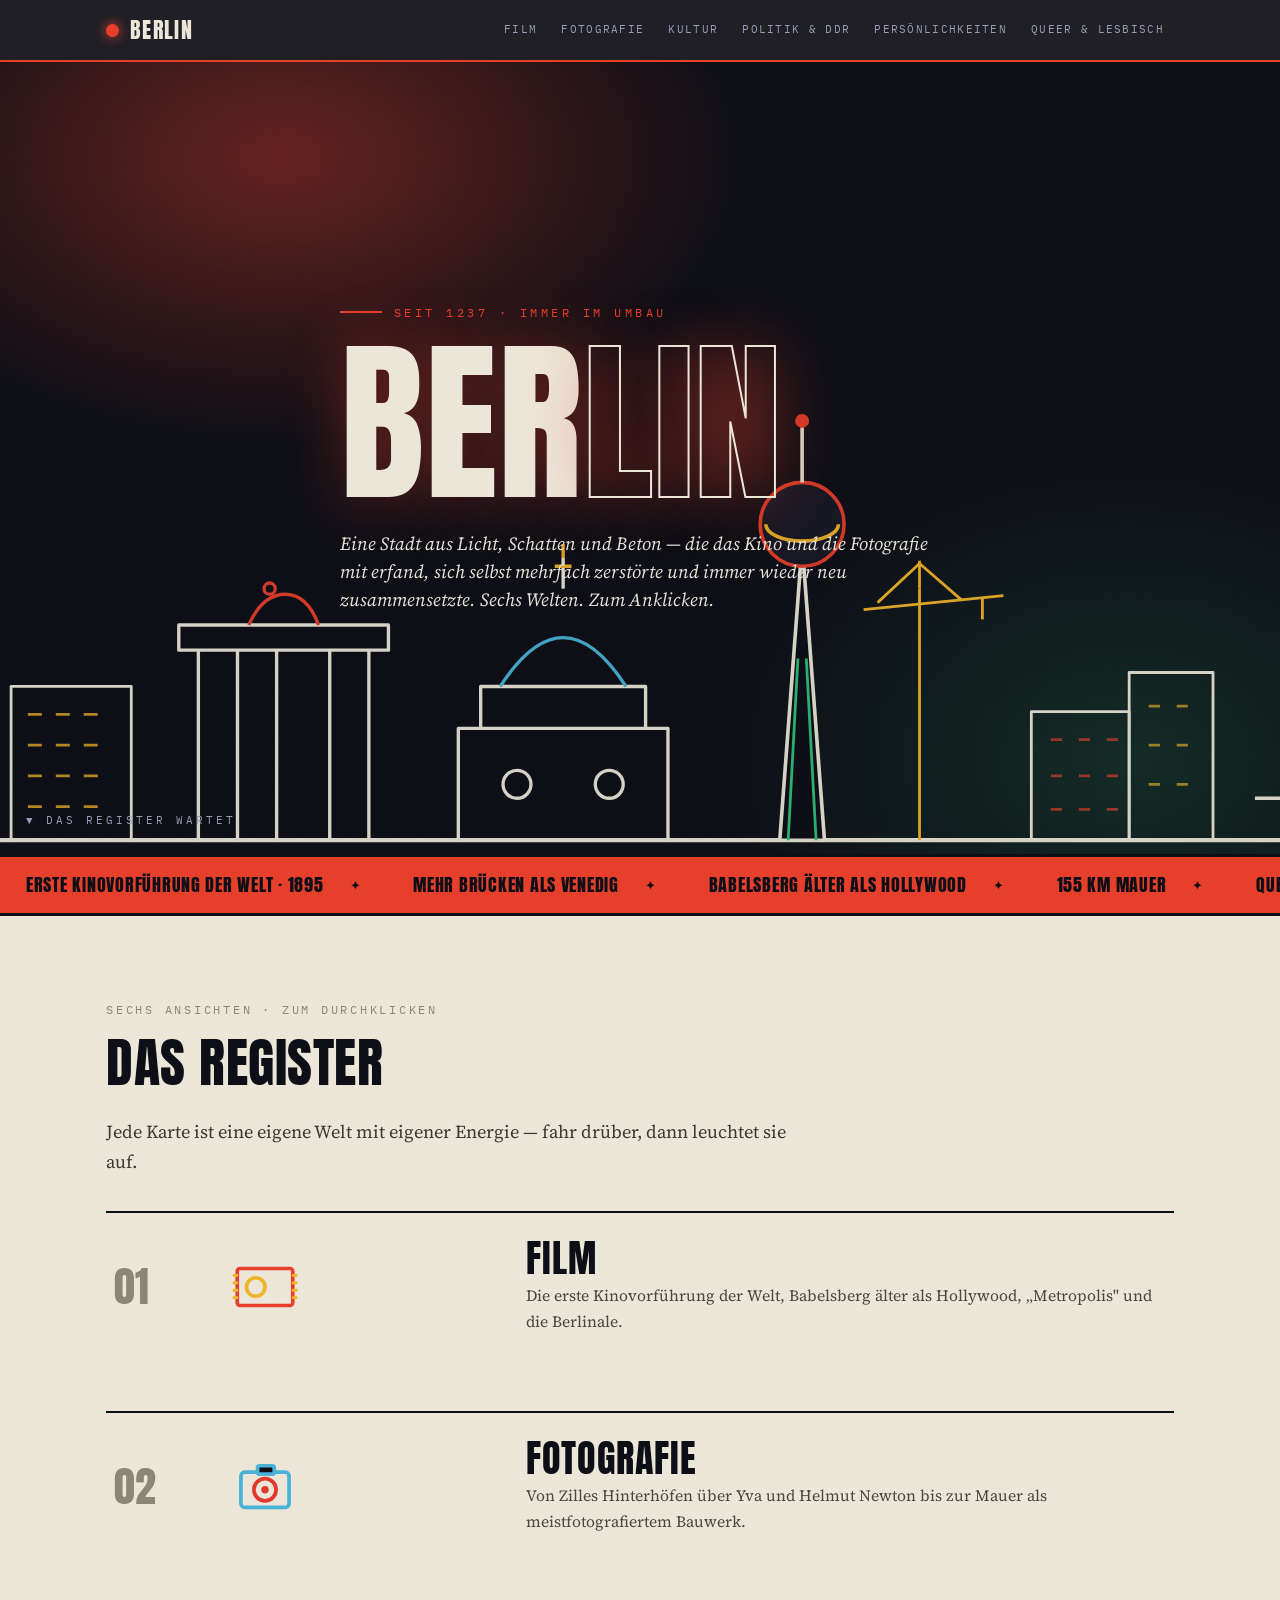
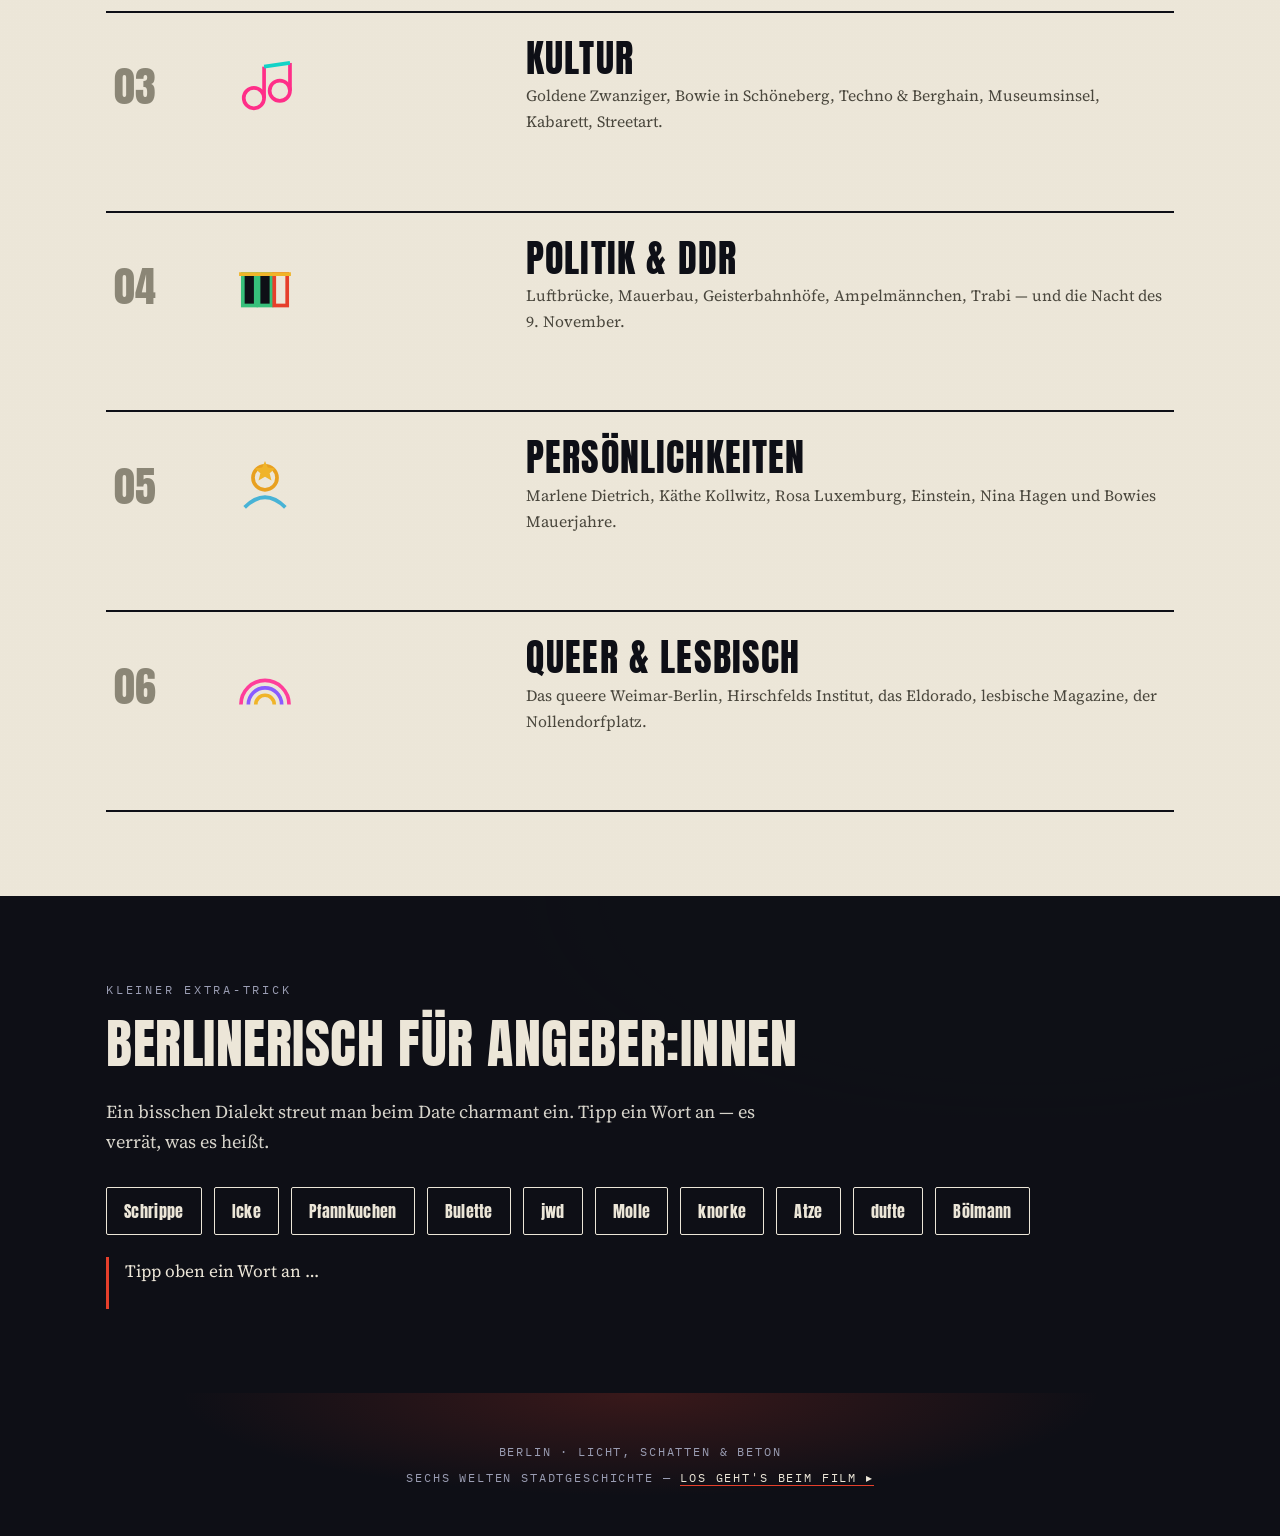
==== commit c93a7fc8: "Add files via upload" ====
--- a/index.html
+++ b/index.html
@@ -15,184 +15,198 @@
       <a href="film.html">Film</a>
       <a href="fotografie.html">Fotografie</a>
       <a href="kultur.html">Kultur</a>
-      <a href="politik.html">Politik &amp; DDR</a>
+      <a href="politik.html">Politik&nbsp;&amp;&nbsp;DDR</a>
       <a href="persoenlichkeiten.html">Persönlichkeiten</a>
-      <a href="queer.html">Queer &amp; Lesbisch</a>
+      <a href="queer.html">Queer&nbsp;&amp;&nbsp;Lesbisch</a>
     </div>
   </div>
 </nav>
 
-<!-- HERO -->
+<!-- ================= HERO ================= -->
 <header class="hero">
-  <div class="wrap">
-    <p class="kicker">Erste Erwähnung 1237 · seitdem im Umbau</p>
-    <h1>Berlin</h1>
-    <p class="sub">Eine Stadt aus Licht, Schatten und Beton — die das Kino und die Fotografie mit erfunden, sich selbst mehrfach zerstört und immer wieder neu zusammengesetzt hat. Sechs Postkarten. Zum Anklicken.</p>
-  </div>
-  <svg class="hero-illus" viewBox="0 0 300 300" fill="none" stroke="#e2402b" stroke-width="4" aria-hidden="true">
-    <!-- Fernsehturm -->
-    <line x1="150" y1="300" x2="150" y2="120"/>
-    <circle cx="150" cy="105" r="26" fill="#171c30" stroke="#f0b429"/>
-    <line x1="150" y1="79" x2="150" y2="40"/>
-    <circle cx="150" cy="40" r="5" fill="#e2402b" stroke="none"/>
-    <line x1="120" y1="300" x2="130" y2="180" stroke="#2fa15f"/>
-    <line x1="180" y1="300" x2="170" y2="180" stroke="#2fa15f"/>
+  <!-- Skyline -->
+  <svg class="hero-scene" viewBox="0 0 1200 340" preserveAspectRatio="xMidYMax slice"
+       style="left:0;right:0;bottom:0;width:100%;height:60%;opacity:.9" aria-hidden="true">
+    <g fill="none" stroke="#ece6d8" stroke-width="2.2" stroke-linejoin="round">
+      <!-- Boden -->
+      <line x1="0" y1="330" x2="1200" y2="330" stroke-width="3"/>
+      <!-- Funkturm -->
+      <g class="drift">
+        <path d="M70 330 L96 150 L122 330 M78 274 L114 274 M84 232 L108 232 M89 196 L103 196"/>
+        <path d="M96 150 L96 120"/><circle cx="96" cy="115" r="4" fill="#2fbf78" stroke="none" class="pulse"/>
+      </g>
+      <!-- Plattenbau-Reihe -->
+      <g stroke-width="2">
+        <rect x="150" y="220" width="86" height="110"/>
+        <path d="M162 240h10M182 240h10M202 240h10M162 262h10M182 262h10M202 262h10M162 284h10M182 284h10M202 284h10M162 306h10M182 306h10M202 306h10" stroke="#f0b429" opacity=".8"/>
+      </g>
+      <!-- Brandenburger Tor -->
+      <g stroke-width="2.4">
+        <rect x="270" y="176" width="150" height="18"/>
+        <line x1="284" y1="194" x2="284" y2="330"/><line x1="312" y1="194" x2="312" y2="330"/>
+        <line x1="340" y1="194" x2="340" y2="330"/><line x1="378" y1="194" x2="378" y2="330"/>
+        <line x1="406" y1="194" x2="406" y2="330"/>
+        <!-- Quadriga -->
+        <path d="M320 176 q10 -22 26 -22 q16 0 24 22" stroke="#e63f2b"/>
+        <circle cx="335" cy="150" r="4" stroke="#e63f2b"/>
+      </g>
+      <!-- Berliner Dom -->
+      <g stroke-width="2.4">
+        <rect x="470" y="250" width="150" height="80"/>
+        <path d="M486 250 v-30 h118 v30"/>
+        <path d="M500 220 q45 -70 90 0" stroke="#48b3d6"/>
+        <line x1="545" y1="150" x2="545" y2="128"/><path d="M539 134 h12 M545 128 v-10" stroke="#f0b429"/>
+        <circle cx="512" cy="290" r="10"/><circle cx="578" cy="290" r="10"/>
+      </g>
+      <!-- Fernsehturm (Star) -->
+      <g stroke-width="2.6">
+        <path d="M700 330 L716 118 L732 330 Z" fill="#0e0f16"/>
+        <circle cx="716" cy="104" r="30" fill="#181a26" stroke="#e63f2b"/>
+        <path d="M690 104 a26 12 0 0 0 52 0" stroke="#f0b429"/>
+        <line x1="716" y1="74" x2="716" y2="34"/>
+        <circle cx="716" cy="30" r="5" fill="#e63f2b" stroke="none" class="flicker"/>
+        <path d="M706 330 L713 200 M726 330 L719 200" stroke="#2fbf78" stroke-width="2"/>
+      </g>
+      <!-- Kranich / Baukran (Berlin baut immer) -->
+      <g stroke-width="2" stroke="#f0b429">
+        <line x1="800" y1="330" x2="800" y2="150"/>
+        <path d="M760 165 L860 155"/><line x1="800" y1="150" x2="800" y2="130"/>
+        <line x1="770" y1="160" x2="800" y2="132"/><line x1="830" y1="158" x2="800" y2="132"/>
+        <line x1="845" y1="156" x2="845" y2="172"/>
+      </g>
+      <!-- Häuserzeile -->
+      <g stroke-width="2">
+        <rect x="880" y="238" width="70" height="92"/><rect x="950" y="210" width="60" height="120"/>
+        <path d="M894 258h8M914 258h8M934 258h8M894 284h8M914 284h8M934 284h8M894 308h8M914 308h8M934 308h8" stroke="#e63f2b" opacity=".7"/>
+        <path d="M964 234h8M984 234h8M964 262h8M984 262h8M964 290h8M984 290h8" stroke="#f0b429" opacity=".7"/>
+      </g>
+      <!-- Oberbaumbrücke -->
+      <g stroke-width="2.4">
+        <line x1="1040" y1="300" x2="1200" y2="300"/>
+        <path d="M1060 300 q22 -26 44 0 M1104 300 q22 -26 44 0 M1148 300 q22 -26 44 0"/>
+        <rect x="1090" y="230" width="26" height="70"/><path d="M1090 230 l13 -18 l13 18"/>
+        <rect x="1140" y="230" width="26" height="70"/><path d="M1140 230 l13 -18 l13 18"/>
+        <line x1="1103" y1="300" x2="1103" y2="330"/><line x1="1153" y1="300" x2="1153" y2="330"/>
+      </g>
+    </g>
   </svg>
+
+  <div class="wrap">
+    <p class="kicker">seit 1237 · immer im Umbau</p>
+    <h1>Ber<span class="hollow">lin</span></h1>
+    <p class="sub">Eine Stadt aus Licht, Schatten und Beton — die das Kino und die Fotografie mit erfand, sich selbst mehrfach zerstörte und immer wieder neu zusammensetzte. Sechs Welten. Zum Anklicken.</p>
+  </div>
+  <p class="scroll-hint">▼ das Register wartet</p>
 </header>
 
-<!-- POSTKARTEN -->
-<section>
-  <div class="wrap">
-    <p class="eyebrow">Wähl eine Karte</p>
-    <h2>Sechs Ansichten dieser Stadt</h2>
-    <p class="lead">Jede Karte führt zu einer eigenen Seite — mit Geschichten, klickbaren Fakten und Sachen zum Weiterschauen.</p>
-
-    <div class="postcards">
-
-      <a class="postcard" href="film.html">
-        <div class="pc-top">
-          <span class="stamp">35<br>MM</span>
-          <svg viewBox="0 0 120 100" fill="none" stroke="#e2402b" stroke-width="4">
-            <rect x="18" y="20" width="84" height="60" rx="4"/>
-            <circle cx="45" cy="50" r="16" stroke="#f0b429"/>
-            <line x1="16" y1="28" x2="16" y2="72" stroke="#f0b429" stroke-width="8" stroke-dasharray="4 6"/>
-            <line x1="104" y1="28" x2="104" y2="72" stroke="#f0b429" stroke-width="8" stroke-dasharray="4 6"/>
-          </svg>
-        </div>
-        <div class="pc-body">
-          <span class="pc-num">Karte 01</span>
-          <h3>Film</h3>
-          <p>Die erste Kinovorführung der Welt, Babelsberg älter als Hollywood, „Metropolis" und die Berlinale.</p>
-          <span class="go">Ansehen ▸</span>
-        </div>
-      </a>
-
-      <a class="postcard" href="fotografie.html">
-        <div class="pc-top">
-          <span class="stamp">ISO<br>100</span>
-          <svg viewBox="0 0 120 100" fill="none" stroke="#3b7d9e" stroke-width="4">
-            <rect x="22" y="30" width="76" height="52" rx="5"/>
-            <rect x="46" y="22" width="28" height="12" rx="2" fill="#171c30"/>
-            <circle cx="60" cy="56" r="16" stroke="#e2402b"/>
-            <circle cx="60" cy="56" r="6" fill="#e2402b" stroke="none"/>
-          </svg>
-        </div>
-        <div class="pc-body">
-          <span class="pc-num">Karte 02</span>
-          <h3>Fotografie</h3>
-          <p>Von Zilles Hinterhöfen über Yva und Helmut Newton bis zur Mauer als meistfotografiertem Bauwerk.</p>
-          <span class="go">Ansehen ▸</span>
-        </div>
-      </a>
-
-      <a class="postcard" href="kultur.html">
-        <div class="pc-top">
-          <span class="stamp">LIVE</span>
-          <svg viewBox="0 0 120 100" fill="none" stroke="#c8447c" stroke-width="4">
-            <circle cx="45" cy="62" r="14"/><line x1="59" y1="62" x2="59" y2="26"/>
-            <circle cx="82" cy="52" r="14"/><line x1="96" y1="52" x2="96" y2="20"/>
-            <line x1="59" y1="26" x2="96" y2="20" stroke="#2fa15f"/>
-          </svg>
-        </div>
-        <div class="pc-body">
-          <span class="pc-num">Karte 03</span>
-          <h3>Kultur</h3>
-          <p>Goldene Zwanziger, Bowie in Schöneberg, Techno und Berghain, Museumsinsel, Kabarett und Streetart.</p>
-          <span class="go">Ansehen ▸</span>
-        </div>
-      </a>
-
-      <a class="postcard" href="politik.html">
-        <div class="pc-top">
-          <span class="stamp">1989</span>
-          <svg viewBox="0 0 120 100" fill="none" stroke="#2f8f5f" stroke-width="4">
-            <rect x="24" y="34" width="20" height="44" fill="#171c30"/>
-            <rect x="48" y="34" width="20" height="44" fill="#171c30"/>
-            <rect x="72" y="34" width="20" height="44" stroke="#e2402b"/>
-            <line x1="20" y1="34" x2="100" y2="34" stroke="#f0b429"/>
-          </svg>
-        </div>
-        <div class="pc-body">
-          <span class="pc-num">Karte 04</span>
-          <h3>Politik &amp; DDR</h3>
-          <p>Luftbrücke, Mauerbau, Geisterbahnhöfe, Ampelmännchen, Trabi — und die Nacht des 9. November.</p>
-          <span class="go">Ansehen ▸</span>
-        </div>
-      </a>
-
-      <a class="postcard" href="persoenlichkeiten.html">
-        <div class="pc-top">
-          <span class="stamp">★</span>
-          <svg viewBox="0 0 120 100" fill="none" stroke="#c87f1e" stroke-width="4">
-            <circle cx="60" cy="42" r="18"/>
-            <path d="M30 84 q30 -30 60 0" stroke="#3b7d9e"/>
-            <path d="M60 24 l4 9 10 1 -7 7 2 10 -9 -5 -9 5 2 -10 -7 -7 10 -1z" fill="#f0b429" stroke="none"/>
-          </svg>
-        </div>
-        <div class="pc-body">
-          <span class="pc-num">Karte 05</span>
-          <h3>Persönlichkeiten</h3>
-          <p>Marlene Dietrich, Käthe Kollwitz, Rosa Luxemburg, Einstein, Nina Hagen und der Bowie der Mauerjahre.</p>
-          <span class="go">Ansehen ▸</span>
-        </div>
-      </a>
-
-      <a class="postcard" href="queer.html">
-        <div class="pc-top">
-          <span class="stamp">CSD</span>
-          <svg viewBox="0 0 120 100" fill="none" stroke="#d94f86" stroke-width="4">
-            <path d="M20 78 A40 40 0 0 1 100 78" stroke="#d94f86"/>
-            <path d="M30 78 A30 30 0 0 1 90 78" stroke="#7a5fc0"/>
-            <path d="M40 78 A20 20 0 0 1 80 78" stroke="#f0b429"/>
-            <path d="M50 78 A10 10 0 0 1 70 78" stroke="#2fa15f"/>
-          </svg>
-        </div>
-        <div class="pc-body">
-          <span class="pc-num">Karte 06</span>
-          <h3>Queer &amp; Lesbisch</h3>
-          <p>Das queere Weimar-Berlin, Hirschfelds Institut, das Eldorado, lesbische Magazine und der Nollendorfplatz.</p>
-          <span class="go">Ansehen ▸</span>
-        </div>
-      </a>
-
+<!-- ================= TICKER ================= -->
+<div class="ticker" aria-hidden="true">
+  <div class="track">
+    <span>Erste Kinovorführung der Welt · 1895</span>
+    <span>Mehr Brücken als Venedig</span>
+    <span>Babelsberg älter als Hollywood</span>
+    <span>155 km Mauer</span>
+    <span>Queerste Stadt der 1920er</span>
+    <span>Techno = UNESCO-Kulturerbe</span>
+    <span>Currywurst erfunden 1949</span>
+    <span>Erste Kinovorführung der Welt · 1895</span>
+    <span>Mehr Brücken als Venedig</span>
+    <span>Babelsberg älter als Hollywood</span>
+    <span>155 km Mauer</span>
+    <span>Queerste Stadt der 1920er</span>
+    <span>Techno = UNESCO-Kulturerbe</span>
+    <span>Currywurst erfunden 1949</span>
+  </div>
+</div>
+
+<!-- ================= REGISTER ================= -->
+<section class="register grain">
+  <div class="wrap">
+    <p class="eyebrow reveal">Sechs Ansichten · zum Durchklicken</p>
+    <h2 class="reveal">Das Register</h2>
+    <p class="lead reveal">Jede Karte ist eine eigene Welt mit eigener Energie — fahr drüber, dann leuchtet sie auf.</p>
+
+    <div class="reg-list">
+      <a class="reg-row reveal" href="film.html" style="--rc:#e63f2b">
+        <span class="rn">01</span>
+        <span class="ri"><svg viewBox="0 0 80 80" fill="none" stroke="#e63f2b" stroke-width="4"><rect x="10" y="20" width="60" height="40" rx="3"/><circle cx="30" cy="40" r="10" stroke="#f0b429"/><line x1="8" y1="26" x2="8" y2="54" stroke="#f0b429" stroke-width="6" stroke-dasharray="3 5"/><line x1="72" y1="26" x2="72" y2="54" stroke="#f0b429" stroke-width="6" stroke-dasharray="3 5"/></svg></span>
+        <span class="rt"><h3>Film</h3><p>Die erste Kinovorführung der Welt, Babelsberg älter als Hollywood, „Metropolis" und die Berlinale.</p></span>
+        <span class="arrow">ANSEHEN ▸</span>
+      </a>
+
+      <a class="reg-row reveal" href="fotografie.html" style="--rc:#e0392e">
+        <span class="rn">02</span>
+        <span class="ri"><svg viewBox="0 0 80 80" fill="none" stroke="#48b3d6" stroke-width="4"><rect x="14" y="24" width="52" height="38" rx="4"/><rect x="32" y="17" width="18" height="9" rx="2" fill="#0e0f16"/><circle cx="40" cy="43" r="12" stroke="#e0392e"/><circle cx="40" cy="43" r="4" fill="#e0392e" stroke="none"/></svg></span>
+        <span class="rt"><h3>Fotografie</h3><p>Von Zilles Hinterhöfen über Yva und Helmut Newton bis zur Mauer als meistfotografiertem Bauwerk.</p></span>
+        <span class="arrow">ANSEHEN ▸</span>
+      </a>
+
+      <a class="reg-row reveal" href="kultur.html" style="--rc:#ff2e88">
+        <span class="rn">03</span>
+        <span class="ri"><svg viewBox="0 0 80 80" fill="none" stroke="#ff2e88" stroke-width="4"><circle cx="28" cy="52" r="11"/><line x1="39" y1="52" x2="39" y2="18"/><circle cx="56" cy="44" r="11"/><line x1="67" y1="44" x2="67" y2="14"/><line x1="39" y1="18" x2="67" y2="14" stroke="#12d3c7"/></svg></span>
+        <span class="rt"><h3>Kultur</h3><p>Goldene Zwanziger, Bowie in Schöneberg, Techno &amp; Berghain, Museumsinsel, Kabarett, Streetart.</p></span>
+        <span class="arrow">ANSEHEN ▸</span>
+      </a>
+
+      <a class="reg-row reveal" href="politik.html" style="--rc:#37c07a">
+        <span class="rn">04</span>
+        <span class="ri"><svg viewBox="0 0 80 80" fill="none" stroke="#37c07a" stroke-width="4"><rect x="16" y="26" width="14" height="34" fill="#0e0f16"/><rect x="33" y="26" width="14" height="34" fill="#0e0f16"/><rect x="50" y="26" width="14" height="34" stroke="#e63f2b"/><line x1="12" y1="26" x2="68" y2="26" stroke="#f0b429"/></svg></span>
+        <span class="rt"><h3>Politik &amp; DDR</h3><p>Luftbrücke, Mauerbau, Geisterbahnhöfe, Ampelmännchen, Trabi — und die Nacht des 9. November.</p></span>
+        <span class="arrow">ANSEHEN ▸</span>
+      </a>
+
+      <a class="reg-row reveal" href="persoenlichkeiten.html" style="--rc:#e8a020">
+        <span class="rn">05</span>
+        <span class="ri"><svg viewBox="0 0 80 80" fill="none" stroke="#e8a020" stroke-width="4"><circle cx="40" cy="30" r="13"/><path d="M18 62 q22 -22 44 0" stroke="#48b3d6"/><path d="M40 12 l3 7 8 1 -6 5 2 8 -7 -4 -7 4 2 -8 -6 -5 8 -1z" fill="#f0b429" stroke="none"/></svg></span>
+        <span class="rt"><h3>Persönlichkeiten</h3><p>Marlene Dietrich, Käthe Kollwitz, Rosa Luxemburg, Einstein, Nina Hagen und Bowies Mauerjahre.</p></span>
+        <span class="arrow">ANSEHEN ▸</span>
+      </a>
+
+      <a class="reg-row reveal" href="queer.html" style="--rc:#ff3d9a">
+        <span class="rn">06</span>
+        <span class="ri"><svg viewBox="0 0 80 80" fill="none" stroke="#ff3d9a" stroke-width="4"><path d="M14 60 A26 26 0 0 1 66 60" stroke="#ff3d9a"/><path d="M22 60 A18 18 0 0 1 58 60" stroke="#8a5cff"/><path d="M30 60 A10 10 0 0 1 50 60" stroke="#f0b429"/></svg></span>
+        <span class="rt"><h3>Queer &amp; Lesbisch</h3><p>Das queere Weimar-Berlin, Hirschfelds Institut, das Eldorado, lesbische Magazine, der Nollendorfplatz.</p></span>
+        <span class="arrow">ANSEHEN ▸</span>
+      </a>
     </div>
   </div>
 </section>
 
-<!-- BERLINERISCH -->
-<section class="dark">
-  <div class="wrap">
-    <p class="eyebrow">Kleiner Extra-Trick</p>
-    <h2>Berlinerisch für Angeber:innen</h2>
-    <p class="lead">Ein bisschen Dialekt streut man beim Date charmant ein. Tipp ein Wort an — es verrät, was es heißt.</p>
-    <div class="chips" id="chips"></div>
+<!-- ================= BERLINERISCH ================= -->
+<section class="dark grain">
+  <div class="wrap">
+    <p class="eyebrow reveal">Kleiner Extra-Trick</p>
+    <h2 class="reveal">Berlinerisch für Angeber:innen</h2>
+    <p class="lead reveal">Ein bisschen Dialekt streut man beim Date charmant ein. Tipp ein Wort an — es verrät, was es heißt.</p>
+    <div class="chips reveal" id="chips"></div>
     <p id="chip-out">Tipp oben ein Wort an …</p>
   </div>
 </section>
 
 <footer>
-  Berlin · Licht, Schatten &amp; Beton<br>
-  Sechs Seiten Stadtgeschichte — <a href="film.html">los geht's beim Film ▸</a>
+  <div class="wrap">
+    Berlin · Licht, Schatten &amp; Beton<br>
+    Sechs Welten Stadtgeschichte — <a href="film.html">los geht's beim Film ▸</a>
+  </div>
 </footer>
 
 <script>
   const SLANG=[
-    ['Schrippe','das klassische Weizenbrötchen — in Berlin heißt es nie „Semmel"'],
+    ['Schrippe','das klassische Weizenbrötchen — in Berlin nie „Semmel"'],
     ['Icke','„ich" — das berlinerischste Wort überhaupt: „Icke? Nee!"'],
     ['Pfannkuchen','der Berliner Krapfen. Wer „Berliner" sagt, ist von woanders'],
-    ['Bulette','die Frikadelle. Kommt vom französischen „boulette"'],
-    ['Late','„Leute" — im Berliner Dialekt gern verschluckt'],
-    ['jwd','„janz weit draußen" — irgendwo am Stadtrand, gefühlt am Ende der Welt'],
+    ['Bulette','die Frikadelle — vom französischen „boulette"'],
+    ['jwd','„janz weit draußen" — gefühlt am Ende der Welt'],
     ['Molle','ein Bier. „Ne Molle und ’n Korn" ist eine ganze Bestellung'],
     ['knorke','„richtig gut, super" — herrlich altberlinerisch'],
     ['Atze','Kumpel, Bruder — freundschaftliche Anrede'],
     ['dufte','„toll, klasse" — noch so ein Klassiker'],
+    ['Bölmann','Quatsch/Blödsinn — „mach kein Bölmann"'],
   ];
   const box=document.getElementById('chips'), out=document.getElementById('chip-out');
   SLANG.forEach(([w,def])=>{
     const b=document.createElement('button');
-    b.className='chip';b.type='button';
-    b.innerHTML='<span class="w">'+w+'</span>';
+    b.className='chip';b.type='button';b.innerHTML='<span class="w">'+w+'</span>';
     b.addEventListener('click',()=>{
       document.querySelectorAll('.chip').forEach(c=>c.classList.remove('on'));
       b.classList.add('on');
@@ -200,6 +214,9 @@
     });
     box.appendChild(b);
   });
+  // Reveal on scroll
+  const io=new IntersectionObserver((es)=>es.forEach(e=>{if(e.isIntersecting){e.target.classList.add('in');io.unobserve(e.target)}}),{threshold:.12});
+  document.querySelectorAll('.reveal').forEach((el,i)=>{el.style.transitionDelay=(i%6*60)+'ms';io.observe(el)});
 </script>
 </body>
 </html>
--- a/style.css
+++ b/style.css
@@ -1,36 +1,37 @@
 /* ============================================================
-   BERLIN — geteiltes Stylesheet
-   Postkarten- / Setzkasten-Ästhetik
+   BERLIN — geteiltes Stylesheet · v2 "Plakat / Kino"
+   Ein Look, sechs Welten.
    ============================================================ */
-@import url('https://fonts.googleapis.com/css2?family=Anton&family=Source+Serif+4:ital,opsz,wght@0,8..60,400;0,8..60,600;1,8..60,400&family=IBM+Plex+Mono:wght@400;500&display=swap');
+@import url('https://fonts.googleapis.com/css2?family=Anton&family=Source+Serif+4:ital,opsz,wght@0,8..60,400;0,8..60,600;1,8..60,400&family=IBM+Plex+Mono:wght@400;500;600&display=swap');
 
 :root{
-  --ink:#171c30;
-  --ink2:#212840;
-  --paper:#ece8dd;
-  --paper2:#e2ddcf;
-  --line-light:#cfc9ba;
-  --line-dark:#2f3654;
-  --muted:#8f8a7c;
-  --muted-d:#9aa0b8;
-
-  /* Themenakzente — werden pro Seite via body-Klasse gesetzt */
-  --accent:#e2402b;      /* Standard: Postrot */
-  --accent-2:#f0b429;    /* Gold */
+  --ink:#0e0f16;
+  --ink2:#181a26;
+  --paper:#ece6d8;
+  --paper2:#e0d9c7;
+  --line-light:#cdc6b4;
+  --line-dark:#2b2d3d;
+  --muted:#8b8676;
+  --muted-d:#9a9db3;
+
+  --accent:#e63f2b;
+  --accent-2:#f0b429;
+  --glow:rgba(230,63,43,.35);
+  --glow2:rgba(240,180,41,.18);
 
   --display:'Anton',sans-serif;
   --body:'Source Serif 4',Georgia,serif;
   --mono:'IBM Plex Mono',monospace;
 }
 
-/* Themenfarben */
-body.t-film       { --accent:#e2402b; --accent-2:#f0b429; }
-body.t-foto       { --accent:#3b7d9e; --accent-2:#e2402b; }
-body.t-kultur     { --accent:#c8447c; --accent-2:#2fa15f; }
-body.t-politik    { --accent:#2f8f5f; --accent-2:#e2402b; }
-body.t-menschen   { --accent:#c87f1e; --accent-2:#3b7d9e; }
-body.t-queer      { --accent:#d94f86; --accent-2:#7a5fc0; }
-body.t-home       { --accent:#e2402b; --accent-2:#2fa15f; }
+/* ---- Themenwelten: Akzente, Leuchten, Hero-Hintergrund ---- */
+body.t-home    {--accent:#e63f2b;--accent-2:#2fbf78;--glow:rgba(230,63,43,.4);--glow2:rgba(47,191,120,.16)}
+body.t-film    {--accent:#e63f2b;--accent-2:#f0b429;--glow:rgba(230,63,43,.42);--glow2:rgba(240,180,41,.16)}
+body.t-foto    {--accent:#e0392e;--accent-2:#48b3d6;--glow:rgba(224,57,46,.5);--glow2:rgba(72,179,214,.14)}
+body.t-kultur  {--accent:#ff2e88;--accent-2:#12d3c7;--glow:rgba(255,46,136,.42);--glow2:rgba(18,211,199,.2)}
+body.t-politik {--accent:#37c07a;--accent-2:#e63f2b;--glow:rgba(55,192,122,.32);--glow2:rgba(230,63,43,.16)}
+body.t-menschen{--accent:#e8a020;--accent-2:#48b3d6;--glow:rgba(232,160,32,.34);--glow2:rgba(72,179,214,.16)}
+body.t-queer   {--accent:#ff3d9a;--accent-2:#8a5cff;--glow:rgba(255,61,154,.4);--glow2:rgba(138,92,255,.26)}
 
 *{box-sizing:border-box;margin:0;padding:0}
 html{scroll-behavior:smooth}
@@ -38,148 +39,194 @@
   html{scroll-behavior:auto}
   *,*::before,*::after{animation:none!important;transition:none!important}
 }
-body{
-  font-family:var(--body);background:var(--paper);color:var(--ink);
-  line-height:1.65;font-size:1.05rem;
-}
-::selection{background:var(--accent);color:var(--paper)}
-img,svg{max-width:100%}
+body{font-family:var(--body);background:var(--paper);color:var(--ink);line-height:1.65;font-size:1.05rem;overflow-x:hidden}
+::selection{background:var(--accent);color:#fff}
+img,svg{max-width:100%;display:block}
 a{color:inherit}
 a:focus-visible,button:focus-visible{outline:3px solid var(--accent);outline-offset:3px}
-
-.wrap{max-width:1080px;margin:0 auto;padding:0 24px}
-.eyebrow{font-family:var(--mono);font-size:.72rem;letter-spacing:.22em;text-transform:uppercase;color:var(--muted)}
+.wrap{max-width:1120px;margin:0 auto;padding:0 26px}
+.eyebrow{font-family:var(--mono);font-size:.72rem;letter-spacing:.24em;text-transform:uppercase;color:var(--muted)}
 .accent{color:var(--accent)}
-h2{font-family:var(--display);font-weight:400;text-transform:uppercase;
-   font-size:clamp(1.9rem,4.6vw,3rem);letter-spacing:.02em;line-height:1.05;margin:.35em 0 .5em}
+h2{font-family:var(--display);font-weight:400;text-transform:uppercase;font-size:clamp(2rem,5.2vw,3.4rem);letter-spacing:.01em;line-height:1;margin:.3em 0 .5em}
 h3{font-family:var(--display);font-weight:400;text-transform:uppercase;letter-spacing:.03em}
-.lead{max-width:660px;font-size:1.12rem;color:#3a382f}
-section{padding:78px 0}
-
-/* ---------- Kopfnavigation ---------- */
-.topbar{position:sticky;top:0;z-index:50;background:var(--ink);color:var(--paper);
-  border-bottom:1px solid var(--line-dark)}
-.topbar .wrap{display:flex;align-items:center;justify-content:space-between;gap:16px;height:58px}
-.brand{font-family:var(--display);font-size:1.25rem;letter-spacing:.06em;text-transform:uppercase;
-  text-decoration:none;color:var(--paper);display:flex;align-items:center;gap:10px}
-.brand .dot{width:12px;height:12px;background:var(--accent);border-radius:50%}
-.navlinks{display:flex;gap:6px;flex-wrap:wrap}
-.navlinks a{font-family:var(--mono);font-size:.68rem;letter-spacing:.14em;text-transform:uppercase;
-  text-decoration:none;color:var(--muted-d);padding:6px 9px;border-radius:2px}
-.navlinks a:hover{color:var(--paper);background:var(--ink2)}
-.navlinks a.here{color:var(--ink);background:var(--accent)}
-@media(max-width:720px){.navlinks{display:none}}
-
-/* ---------- Hero ---------- */
-.hero{background:var(--ink);color:var(--paper);position:relative;overflow:hidden}
-.hero .wrap{padding-top:70px;padding-bottom:70px}
-.hero .kicker{font-family:var(--mono);font-size:.72rem;letter-spacing:.2em;color:var(--accent);text-transform:uppercase}
-.hero h1{font-family:var(--display);font-weight:400;text-transform:uppercase;
-  font-size:clamp(3rem,10vw,7rem);line-height:.92;letter-spacing:.01em;margin:.18em 0}
-.hero .sub{max-width:600px;color:#d6d3ca;font-size:1.12rem;font-style:italic}
-.hero-illus{position:absolute;right:-30px;bottom:-20px;width:min(42%,360px);opacity:.9;pointer-events:none}
-@media(max-width:720px){.hero-illus{display:none}}
-
-/* ---------- Postkarten-Grid (Startseite) ---------- */
-.postcards{display:grid;grid-template-columns:repeat(auto-fill,minmax(300px,1fr));gap:22px;margin-top:36px}
-.postcard{position:relative;display:block;text-decoration:none;color:var(--ink);
-  background:#fff;border:1px solid var(--line-light);
-  box-shadow:4px 6px 0 rgba(23,28,48,.12);
-  transition:transform .16s ease, box-shadow .16s ease;overflow:hidden}
-.postcard:hover{transform:translate(-2px,-3px) rotate(-.5deg);box-shadow:8px 12px 0 rgba(23,28,48,.16)}
-.postcard .pc-top{aspect-ratio:16/10;background:var(--ink);display:flex;align-items:center;justify-content:center;position:relative}
-.postcard .pc-top svg{width:70%;height:70%}
-.postcard .stamp{position:absolute;top:12px;right:12px;width:46px;height:56px;background:var(--paper);
-  border:2px dotted var(--ink);display:flex;align-items:center;justify-content:center;
-  font-family:var(--display);font-size:.7rem;color:var(--ink);transform:rotate(4deg);text-align:center;line-height:1}
-.postcard .pc-body{padding:20px}
-.postcard .pc-body h3{font-size:1.35rem;color:var(--ink)}
-.postcard .pc-num{font-family:var(--mono);font-size:.66rem;letter-spacing:.2em;text-transform:uppercase;color:var(--muted)}
-.postcard .pc-body p{font-size:.95rem;color:#4a473d;margin-top:8px}
-.postcard .go{font-family:var(--mono);font-size:.72rem;letter-spacing:.15em;text-transform:uppercase;
-  color:var(--accent);margin-top:14px;display:inline-block}
-
-/* ---------- Zeitstrahl / Filmstreifen ---------- */
-.strip{display:flex;overflow-x:auto;padding:30px 0;gap:0;scroll-snap-type:x proximity;margin-top:26px;
+.lead{max-width:680px;font-size:1.14rem;color:#3a382f}
+section{padding:84px 0;position:relative}
+
+/* grain / halftone overlay */
+.grain::before{content:"";position:absolute;inset:0;pointer-events:none;opacity:.5;mix-blend-mode:overlay;
+  background-image:radial-gradient(rgba(255,255,255,.14) .5px,transparent .5px);background-size:3px 3px}
+
+/* ============ TOP-REGISTER (Navigation) ============ */
+.topbar{position:sticky;top:0;z-index:60;background:rgba(14,15,22,.92);backdrop-filter:blur(8px);
+  color:var(--paper);border-bottom:2px solid var(--accent)}
+.topbar .wrap{display:flex;align-items:center;justify-content:space-between;gap:16px;height:60px}
+.brand{font-family:var(--display);font-size:1.4rem;letter-spacing:.06em;text-transform:uppercase;text-decoration:none;color:var(--paper);display:flex;align-items:center;gap:11px}
+.brand .dot{width:13px;height:13px;background:var(--accent);border-radius:50%;box-shadow:0 0 12px var(--accent)}
+.navlinks{display:flex;gap:4px;flex-wrap:wrap}
+.navlinks a{font-family:var(--mono);font-size:.68rem;letter-spacing:.12em;text-transform:uppercase;text-decoration:none;color:var(--muted-d);padding:7px 10px;border-radius:2px;transition:.15s}
+.navlinks a:hover{color:#fff;background:var(--ink2)}
+.navlinks a.here{color:#0e0f16;background:var(--accent);font-weight:600}
+@media(max-width:760px){.navlinks{gap:2px}.navlinks a{padding:6px 7px;font-size:.6rem}}
+
+/* ============ HERO ============ */
+.hero{position:relative;overflow:hidden;background:var(--ink);color:var(--paper);
+  min-height:88vh;display:flex;align-items:center}
+.hero::before{content:"";position:absolute;inset:0;pointer-events:none;
+  background:
+    radial-gradient(60% 60% at 22% 12%,var(--glow),transparent 60%),
+    radial-gradient(50% 60% at 88% 88%,var(--glow2),transparent 62%)}
+.hero::after{content:"";position:absolute;inset:0;pointer-events:none;opacity:.5;mix-blend-mode:overlay;
+  background-image:radial-gradient(rgba(255,255,255,.16) .5px,transparent .5px);background-size:3px 3px}
+.hero .wrap{position:relative;z-index:2;padding:96px 26px}
+.hero .kicker{font-family:var(--mono);font-size:.78rem;letter-spacing:.28em;color:var(--accent);text-transform:uppercase;display:flex;align-items:center;gap:12px}
+.hero .kicker::before{content:"";width:42px;height:2px;background:var(--accent);display:inline-block}
+.hero h1{font-family:var(--display);font-weight:400;text-transform:uppercase;font-size:clamp(3.6rem,15vw,11rem);line-height:.86;letter-spacing:.005em;margin:.14em 0 .18em;
+  text-shadow:0 0 60px var(--glow)}
+.hero .sub{max-width:600px;color:#e7e3da;font-size:1.16rem;font-style:italic;line-height:1.5}
+.hero-scene{position:absolute;z-index:1;pointer-events:none}
+.scroll-hint{position:absolute;bottom:24px;left:26px;z-index:3;font-family:var(--mono);font-size:.68rem;letter-spacing:.28em;color:var(--muted-d);text-transform:uppercase;animation:bob 2.4s ease-in-out infinite}
+@keyframes bob{0%,100%{transform:translateY(0)}50%{transform:translateY(6px)}}
+
+/* Home hero big title stroke variant */
+.hero h1 .hollow{color:transparent;-webkit-text-stroke:2px var(--paper);text-stroke:2px var(--paper)}
+
+/* ============ MARQUEE / TICKER ============ */
+.ticker{background:var(--accent);color:#0e0f16;overflow:hidden;border-top:3px solid #0e0f16;border-bottom:3px solid #0e0f16;padding:12px 0}
+.ticker .track{display:inline-flex;white-space:nowrap;will-change:transform;animation:scroll-x 32s linear infinite}
+.ticker:hover .track{animation-play-state:paused}
+.ticker span{font-family:var(--display);font-size:1.15rem;letter-spacing:.04em;text-transform:uppercase;padding:0 26px;display:inline-flex;align-items:center;gap:26px}
+.ticker span::after{content:"✦";font-size:.8rem}
+@keyframes scroll-x{from{transform:translateX(0)}to{transform:translateX(-50%)}}
+
+/* ============ REGISTER (Startseite) ============ */
+.register{background:var(--paper)}
+.reg-list{margin-top:34px;border-top:2px solid var(--ink)}
+.reg-row{display:grid;grid-template-columns:88px 1fr auto;align-items:center;gap:26px;
+  text-decoration:none;color:var(--ink);border-bottom:2px solid var(--ink);
+  padding:26px 8px;position:relative;overflow:hidden;transition:padding .2s}
+.reg-row .rn{font-family:var(--display);font-size:2.6rem;color:var(--muted);transition:.2s;line-height:1}
+.reg-row .rt h3{font-size:clamp(1.6rem,4vw,2.4rem);line-height:1;transition:.2s}
+.reg-row .rt p{font-size:.98rem;color:#4a473d;margin-top:6px;max-width:640px}
+.reg-row .ri{width:74px;height:74px;flex:none}
+.reg-row .ri svg{width:100%;height:100%}
+.reg-row::before{content:"";position:absolute;left:0;top:0;bottom:0;width:0;background:var(--rc,var(--accent));z-index:-1;transition:width .28s ease}
+.reg-row:hover{padding-left:26px}
+.reg-row:hover::before{width:100%}
+.reg-row:hover .rn,.reg-row:hover .rt h3,.reg-row:hover .rt p{color:#fff}
+.reg-row:hover .rn{color:rgba(255,255,255,.85)}
+.reg-row .arrow{font-family:var(--mono);font-size:.9rem;letter-spacing:.1em;opacity:0;transition:.2s;transform:translateX(-8px)}
+.reg-row:hover .arrow{opacity:1;transform:translateX(0);color:#fff}
+@media(max-width:640px){.reg-row{grid-template-columns:56px 1fr;gap:16px}.reg-row .ri,.reg-row .arrow{display:none}.reg-row .rn{font-size:1.9rem}}
+
+/* ============ SECTION HEADER mit Motiv ============ */
+.sec-head{display:flex;align-items:center;gap:20px}
+.sec-head .motif{width:56px;height:56px;flex:none}
+.sec-head .motif svg{width:100%;height:100%}
+
+/* ============ Filmstreifen / Zeitstrahl ============ */
+.strip-wrap{margin-top:30px;position:relative}
+.strip{display:flex;overflow-x:auto;padding:34px 0;gap:0;scroll-snap-type:x proximity;
   scrollbar-color:var(--accent) transparent}
-.frame{min-width:250px;max-width:250px;scroll-snap-align:start;border:1px solid var(--line-dark);
-  border-right:none;background:var(--ink2);color:var(--paper);padding:20px 18px 22px;display:flex;
-  flex-direction:column;gap:8px}
+.strip::-webkit-scrollbar{height:8px}
+.strip::-webkit-scrollbar-thumb{background:var(--accent)}
+.frame{min-width:256px;max-width:256px;scroll-snap-align:start;border:1px solid var(--line-dark);border-right:none;
+  background:linear-gradient(180deg,var(--ink2),#12131d);color:var(--paper);padding:22px 20px 24px;display:flex;flex-direction:column;gap:9px;position:relative}
 .frame:last-child{border-right:1px solid var(--line-dark)}
-.frame .year{font-family:var(--display);font-size:1.9rem;color:var(--paper)}
-.frame.hot .year{color:var(--accent)}
+.frame::before,.frame::after{content:"";position:absolute;left:0;right:0;height:12px;
+  background-image:repeating-linear-gradient(90deg,transparent 0 10px,var(--ink) 10px 15px,transparent 15px 25px);opacity:.6}
+.frame::before{top:0}.frame::after{bottom:0}
+.frame .year{font-family:var(--display);font-size:2rem;color:var(--paper)}
+.frame.hot .year{color:var(--accent);text-shadow:0 0 22px var(--glow)}
 .frame .fl{font-family:var(--mono);font-size:.64rem;letter-spacing:.18em;text-transform:uppercase;color:var(--muted-d)}
 .frame p{font-size:.88rem;color:#c9c6d6;line-height:1.5}
 
-/* ---------- Story-Grid ---------- */
-.grid2{display:grid;grid-template-columns:1fr 1fr;gap:38px;margin-top:34px}
-.grid3{display:grid;grid-template-columns:repeat(auto-fit,minmax(260px,1fr));gap:26px;margin-top:34px}
+/* ============ Story-Grid ============ */
+.grid2{display:grid;grid-template-columns:1fr 1fr;gap:40px;margin-top:36px}
+.grid3{display:grid;grid-template-columns:repeat(auto-fit,minmax(250px,1fr));gap:28px;margin-top:36px}
 @media(max-width:720px){.grid2{grid-template-columns:1fr}}
-.story{border-top:3px solid var(--ink);padding-top:16px}
-.story .meta{font-family:var(--mono);font-size:.68rem;letter-spacing:.18em;text-transform:uppercase;color:var(--accent);display:block;margin-bottom:8px}
-.story h3{font-size:1.3rem;margin-bottom:8px}
-.story p{font-size:.98rem;color:#3a382f}
+.story{border-top:3px solid var(--accent);padding-top:16px}
+.story .meta{font-family:var(--mono);font-size:.68rem;letter-spacing:.16em;text-transform:uppercase;color:var(--accent);display:block;margin-bottom:8px}
+.story h3{font-size:1.35rem;margin-bottom:8px}
+.story p{font-size:.99rem;color:#3a382f}
 .story p+p{margin-top:9px}
 
-/* ---------- Flip-/Reveal-Karten ---------- */
+/* ============ Flip-Karten ============ */
 .flips{display:grid;grid-template-columns:repeat(auto-fit,minmax(220px,1fr));gap:16px;margin-top:34px}
-.flip{background:transparent;border:none;padding:0;cursor:pointer;perspective:1000px;min-height:180px;font-family:inherit}
-.flip-inner{position:relative;width:100%;height:100%;min-height:180px;transition:transform .5s;transform-style:preserve-3d}
+.flip{background:transparent;border:none;padding:0;cursor:pointer;perspective:1200px;min-height:190px;font-family:inherit}
+.flip-inner{position:relative;width:100%;height:100%;min-height:190px;transition:transform .55s cubic-bezier(.2,.7,.2,1);transform-style:preserve-3d}
 .flip.open .flip-inner{transform:rotateY(180deg)}
-.flip-face{position:absolute;inset:0;backface-visibility:hidden;display:flex;flex-direction:column;
-  justify-content:space-between;padding:20px;border:1px solid var(--line-light)}
-.flip-front{background:var(--ink);color:var(--paper)}
-.flip-front .q{font-family:var(--display);font-size:1.25rem;text-transform:uppercase;letter-spacing:.03em;line-height:1.15;text-align:left}
+.flip-face{position:absolute;inset:0;backface-visibility:hidden;display:flex;flex-direction:column;justify-content:space-between;padding:20px;border:1px solid var(--line-dark)}
+.flip-front{background:linear-gradient(160deg,var(--ink2),#101019);color:var(--paper)}
+.flip-front .q{font-family:var(--display);font-size:1.25rem;text-transform:uppercase;letter-spacing:.03em;line-height:1.12;text-align:left}
 .flip-front .hint{font-family:var(--mono);font-size:.64rem;letter-spacing:.18em;text-transform:uppercase;color:var(--accent-2);text-align:left}
 .flip-back{background:var(--accent);color:#fff;transform:rotateY(180deg);text-align:left}
-.flip-back p{font-size:.92rem;line-height:1.5}
-.flip-back .hint{font-family:var(--mono);font-size:.64rem;letter-spacing:.18em;text-transform:uppercase;opacity:.8}
-
-/* ---------- Personen-Karten ---------- */
-.people{display:grid;grid-template-columns:repeat(auto-fit,minmax(250px,1fr));gap:20px;margin-top:34px}
-.person{background:#fff;border:1px solid var(--line-light);box-shadow:3px 4px 0 rgba(23,28,48,.10);overflow:hidden}
-.person .p-illus{height:150px;background:var(--ink);display:flex;align-items:center;justify-content:center}
-.person .p-illus svg{width:96px;height:96px}
+.flip-back p{font-size:.93rem;line-height:1.5}
+.flip-back .hint{font-family:var(--mono);font-size:.64rem;letter-spacing:.18em;text-transform:uppercase;opacity:.85}
+
+/* ============ Personen-Karten ============ */
+.people{display:grid;grid-template-columns:repeat(auto-fit,minmax(240px,1fr));gap:22px;margin-top:36px}
+.person{background:#fff;border:1px solid var(--line-light);box-shadow:5px 6px 0 rgba(14,15,22,.14);overflow:hidden;transition:transform .16s,box-shadow .16s}
+.person:hover{transform:translate(-2px,-3px);box-shadow:9px 12px 0 rgba(14,15,22,.18)}
+.person .p-illus{height:168px;background:linear-gradient(160deg,var(--ink2),#0e0f16);display:flex;align-items:center;justify-content:center;position:relative}
+.person .p-illus::after{content:"";position:absolute;inset:0;background:radial-gradient(circle at 50% 40%,var(--glow),transparent 65%)}
+.person .p-illus svg{width:118px;height:118px;position:relative;z-index:1}
 .person .p-txt{padding:18px}
-.person .p-txt h3{font-size:1.2rem}
-.person .role{font-family:var(--mono);font-size:.64rem;letter-spacing:.16em;text-transform:uppercase;color:var(--accent);display:block;margin:5px 0 9px}
+.person .p-txt h3{font-size:1.25rem}
+.person .role{font-family:var(--mono);font-size:.64rem;letter-spacing:.14em;text-transform:uppercase;color:var(--accent);display:block;margin:5px 0 9px}
 .person .p-txt p{font-size:.93rem;color:#3a382f}
 
-/* ---------- Zitat ---------- */
-.quote{border-left:5px solid var(--accent);padding:6px 0 6px 24px;margin:40px 0;max-width:720px}
-.quote blockquote{font-family:var(--body);font-style:italic;font-size:clamp(1.3rem,3vw,1.9rem);line-height:1.3}
-.quote cite{font-family:var(--mono);font-size:.72rem;letter-spacing:.14em;text-transform:uppercase;color:var(--muted);font-style:normal;display:block;margin-top:12px}
-
-/* ---------- Glossar-Chips (klickbar) ---------- */
+/* ============ Zitat ============ */
+.quote{border-left:5px solid var(--accent);padding:8px 0 8px 26px;margin:48px auto;max-width:760px}
+.quote blockquote{font-family:var(--body);font-style:italic;font-size:clamp(1.4rem,3.2vw,2.1rem);line-height:1.28}
+.quote cite{font-family:var(--mono);font-size:.72rem;letter-spacing:.14em;text-transform:uppercase;color:var(--muted);font-style:normal;display:block;margin-top:14px}
+.dark .quote cite{color:var(--muted-d)}
+
+/* ============ Glossar-Chips ============ */
 .chips{display:flex;flex-wrap:wrap;gap:12px;margin-top:30px}
-.chip{font-family:var(--body);border:1px solid var(--ink);background:#fff;color:var(--ink);
-  padding:10px 16px;cursor:pointer;font-size:1rem;transition:background .14s,color .14s;border-radius:2px}
-.chip:hover{background:var(--paper2)}
-.chip.on{background:var(--ink);color:var(--paper)}
+.chip{font-family:var(--body);border:1px solid var(--paper);background:transparent;color:var(--paper);padding:11px 17px;cursor:pointer;font-size:1.02rem;transition:.14s;border-radius:2px}
+.chip:hover{background:rgba(255,255,255,.08)}
+.chip.on{background:var(--accent);color:#fff;border-color:var(--accent)}
 .chip .w{font-family:var(--display);letter-spacing:.02em}
-#chip-out{margin-top:20px;min-height:52px;font-size:1.05rem;border-left:3px solid var(--accent);padding-left:14px}
-#chip-out em{color:var(--accent);font-style:normal;font-family:var(--mono);font-size:.85rem;letter-spacing:.05em}
-
-/* dunkle Sektion */
+#chip-out{margin-top:22px;min-height:52px;font-size:1.08rem;border-left:3px solid var(--accent);padding-left:16px;color:var(--paper)}
+#chip-out em{color:var(--accent-2);font-style:normal;font-family:var(--mono);font-size:.9rem;letter-spacing:.05em}
+
+/* ============ dunkle Sektion ============ */
 .dark{background:var(--ink);color:var(--paper)}
+.dark::before{content:"";position:absolute;inset:0;pointer-events:none;background:radial-gradient(70% 80% at 80% 0%,var(--glow2),transparent 60%)}
+.dark>.wrap{position:relative;z-index:1}
 .dark .lead{color:#d6d3ca}
 .dark .eyebrow{color:var(--muted-d)}
-.dark .story{border-color:var(--paper)}
 .dark .story p{color:#cfccd8}
 
-/* ---------- Links ---------- */
-.links{border-top:3px solid var(--ink);padding-top:20px;margin-top:44px}
-.links ul{list-style:none;display:grid;gap:12px;margin-top:14px}
+/* ============ Links ============ */
+.links{border-top:3px solid var(--accent);padding-top:22px;margin-top:48px}
+.links ul{list-style:none;display:grid;gap:13px;margin-top:14px}
 .links li span{font-family:var(--mono);font-size:.66rem;letter-spacing:.14em;text-transform:uppercase;color:var(--muted);display:block;margin-bottom:2px}
-.links a{color:var(--accent);text-underline-offset:3px}
-
-/* ---------- Fuß ---------- */
-footer{background:var(--ink);color:var(--muted-d);font-family:var(--mono);font-size:.7rem;
-  letter-spacing:.16em;text-transform:uppercase;padding:40px 24px;text-align:center;line-height:2.1}
+.dark .links li span{color:var(--muted-d)}
+.links a{color:var(--accent);text-underline-offset:3px;font-weight:600}
+.dark .links a{color:var(--accent-2)}
+
+/* ============ Fuß ============ */
+footer{background:var(--ink);color:var(--muted-d);font-family:var(--mono);font-size:.72rem;letter-spacing:.16em;text-transform:uppercase;padding:46px 24px;text-align:center;line-height:2.2;position:relative;overflow:hidden}
+footer::before{content:"";position:absolute;inset:0;background:radial-gradient(60% 120% at 50% 0%,var(--glow),transparent 60%);opacity:.5}
+footer .wrap{position:relative}
 footer a{color:var(--paper);text-decoration:none;border-bottom:1px solid var(--accent)}
 
-/* Zurück-Link oben auf Unterseiten */
-.backrow{padding:22px 0 0}
-.back{font-family:var(--mono);font-size:.7rem;letter-spacing:.14em;text-transform:uppercase;
-  text-decoration:none;color:var(--muted)}
+/* ============ Zurück-Link ============ */
+.backrow{background:var(--ink);padding:16px 0 0}
+.back{font-family:var(--mono);font-size:.7rem;letter-spacing:.14em;text-transform:uppercase;text-decoration:none;color:var(--muted-d)}
 .back:hover{color:var(--accent)}
+
+/* ============ Reveal on scroll ============ */
+.reveal{opacity:0;transform:translateY(24px);transition:opacity .6s ease,transform .6s ease}
+.reveal.in{opacity:1;transform:none}
+
+/* Animationshelfer */
+.flicker{animation:flick 4s steps(1) infinite}
+@keyframes flick{0%,96%,100%{opacity:1}97%{opacity:.3}98%{opacity:1}99%{opacity:.5}}
+.spin-slow{transform-origin:center;animation:spin 26s linear infinite}
+@keyframes spin{to{transform:rotate(360deg)}}
+.pulse{animation:pulse 3s ease-in-out infinite}
+@keyframes pulse{0%,100%{opacity:.5}50%{opacity:1}}
+.drift{animation:drift 9s ease-in-out infinite}
+@keyframes drift{0%,100%{transform:translateY(0)}50%{transform:translateY(-10px)}}
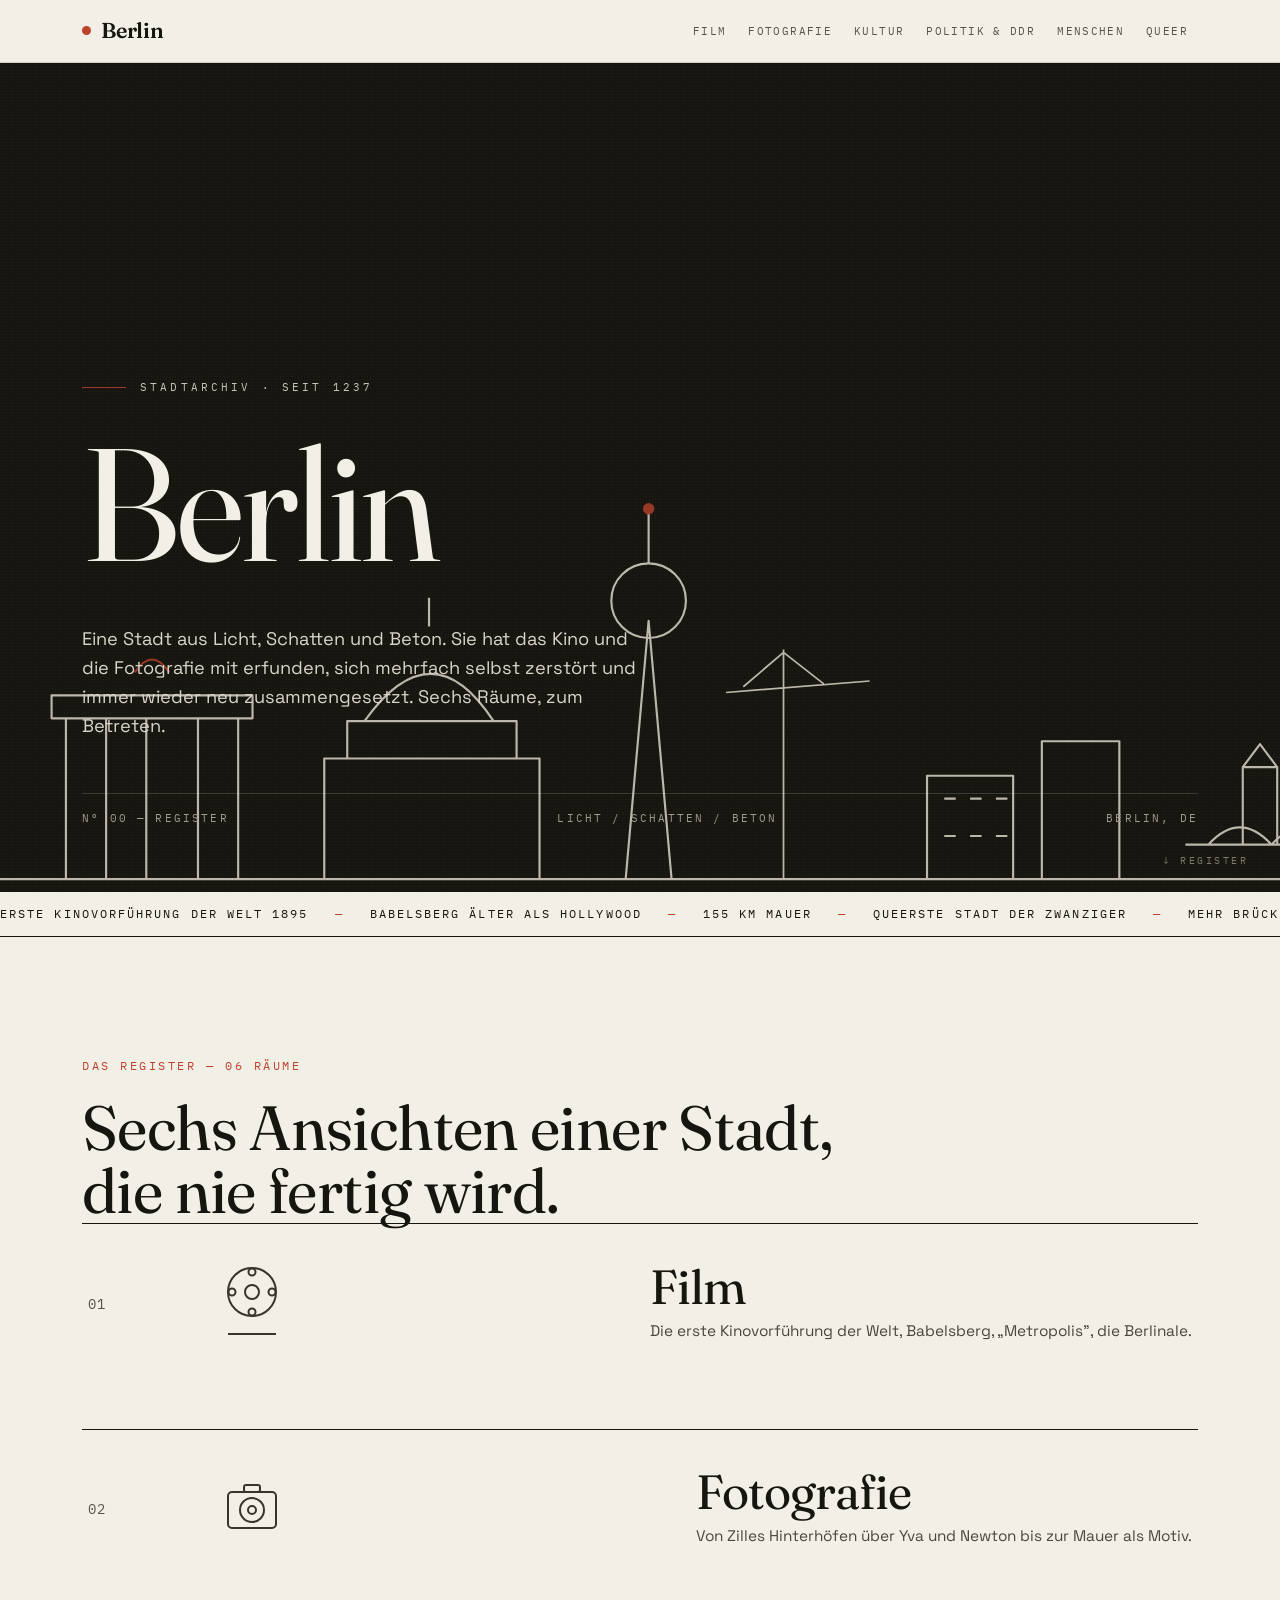
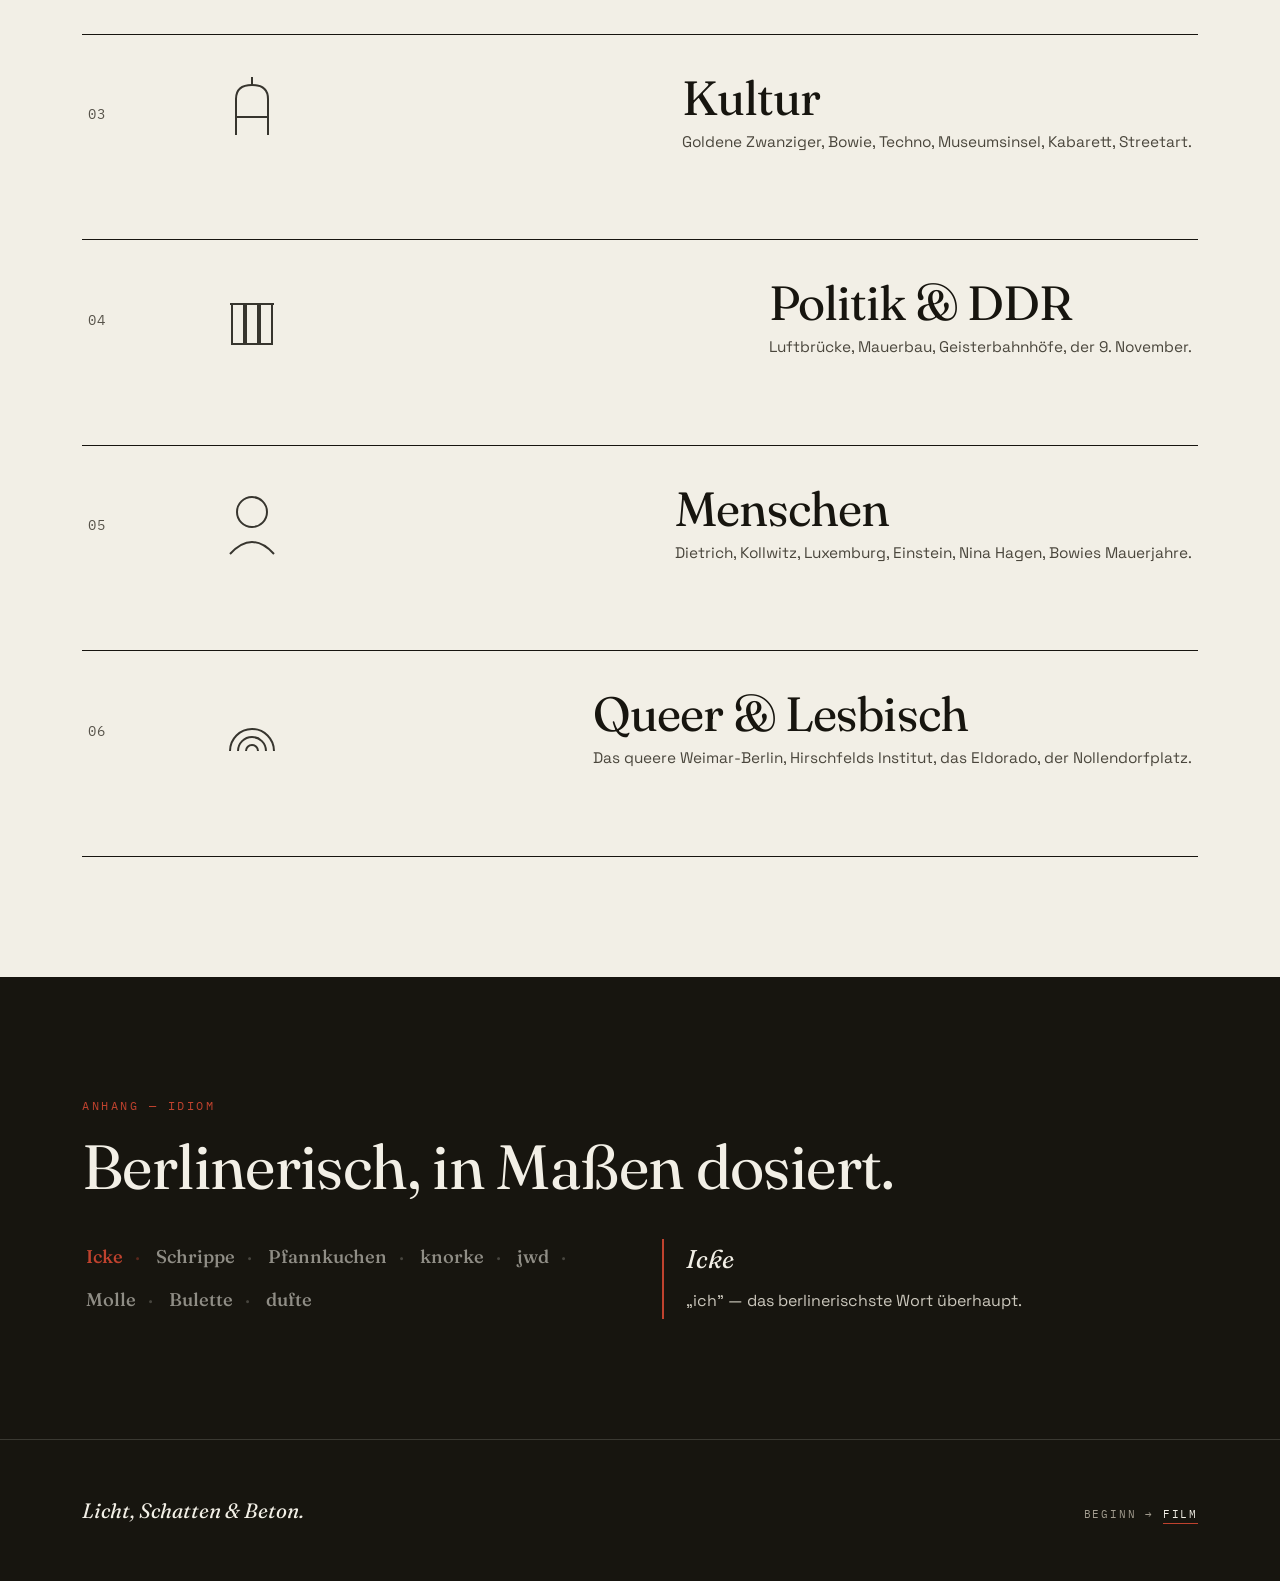
==== commit d56930bc: "Add files via upload" ====
--- a/index.html
+++ b/index.html
@@ -3,220 +3,101 @@
 <head>
 <meta charset="UTF-8">
 <meta name="viewport" content="width=device-width, initial-scale=1.0">
-<title>Berlin — Stadt aus Licht, Schatten & Beton</title>
+<title>Berlin — Licht, Schatten & Beton</title>
 <link rel="stylesheet" href="style.css">
 </head>
 <body class="t-home">
 
-<nav class="topbar">
-  <div class="wrap">
-    <a class="brand" href="index.html"><span class="dot"></span>Berlin</a>
-    <div class="navlinks">
-      <a href="film.html">Film</a>
-      <a href="fotografie.html">Fotografie</a>
-      <a href="kultur.html">Kultur</a>
-      <a href="politik.html">Politik&nbsp;&amp;&nbsp;DDR</a>
-      <a href="persoenlichkeiten.html">Persönlichkeiten</a>
-      <a href="queer.html">Queer&nbsp;&amp;&nbsp;Lesbisch</a>
-    </div>
+<nav class="topbar"><div class="wrap">
+  <a class="brand" href="index.html">Berlin</a>
+  <div class="navlinks">
+    <a href="film.html">Film</a><a href="fotografie.html">Fotografie</a><a href="kultur.html">Kultur</a>
+    <a href="politik.html">Politik&nbsp;&amp;&nbsp;DDR</a><a href="persoenlichkeiten.html">Menschen</a><a href="queer.html">Queer</a>
   </div>
-</nav>
+</div></nav>
 
-<!-- ================= HERO ================= -->
 <header class="hero">
-  <!-- Skyline -->
-  <svg class="hero-scene" viewBox="0 0 1200 340" preserveAspectRatio="xMidYMax slice"
-       style="left:0;right:0;bottom:0;width:100%;height:60%;opacity:.9" aria-hidden="true">
-    <g fill="none" stroke="#ece6d8" stroke-width="2.2" stroke-linejoin="round">
-      <!-- Boden -->
-      <line x1="0" y1="330" x2="1200" y2="330" stroke-width="3"/>
+  <svg class="hero-art" viewBox="0 0 1400 300" preserveAspectRatio="xMidYMax slice"
+       style="left:0;right:0;bottom:0;width:100%;height:52%" aria-hidden="true">
+    <g fill="none" stroke="#efe9dc" stroke-width="1.5" stroke-linejoin="round" opacity=".85">
+      <line x1="0" y1="292" x2="1400" y2="292"/>
       <!-- Funkturm -->
-      <g class="drift">
-        <path d="M70 330 L96 150 L122 330 M78 274 L114 274 M84 232 L108 232 M89 196 L103 196"/>
-        <path d="M96 150 L96 120"/><circle cx="96" cy="115" r="4" fill="#2fbf78" stroke="none" class="pulse"/>
-      </g>
-      <!-- Plattenbau-Reihe -->
-      <g stroke-width="2">
-        <rect x="150" y="220" width="86" height="110"/>
-        <path d="M162 240h10M182 240h10M202 240h10M162 262h10M182 262h10M202 262h10M162 284h10M182 284h10M202 284h10M162 306h10M182 306h10M202 306h10" stroke="#f0b429" opacity=".8"/>
-      </g>
+      <path d="M70 292 L96 120 L122 292 M80 232 L112 232 M86 190 L106 190"/><line x1="96" y1="120" x2="96" y2="96"/>
+      <!-- Häuserzeile -->
+      <path d="M170 292 V196 h70 V292 M180 214h10M200 214h10M220 214h10M180 244h10M200 244h10M220 244h10"/>
       <!-- Brandenburger Tor -->
-      <g stroke-width="2.4">
-        <rect x="270" y="176" width="150" height="18"/>
-        <line x1="284" y1="194" x2="284" y2="330"/><line x1="312" y1="194" x2="312" y2="330"/>
-        <line x1="340" y1="194" x2="340" y2="330"/><line x1="378" y1="194" x2="378" y2="330"/>
-        <line x1="406" y1="194" x2="406" y2="330"/>
-        <!-- Quadriga -->
-        <path d="M320 176 q10 -22 26 -22 q16 0 24 22" stroke="#e63f2b"/>
-        <circle cx="335" cy="150" r="4" stroke="#e63f2b"/>
-      </g>
-      <!-- Berliner Dom -->
-      <g stroke-width="2.4">
-        <rect x="470" y="250" width="150" height="80"/>
-        <path d="M486 250 v-30 h118 v30"/>
-        <path d="M500 220 q45 -70 90 0" stroke="#48b3d6"/>
-        <line x1="545" y1="150" x2="545" y2="128"/><path d="M539 134 h12 M545 128 v-10" stroke="#f0b429"/>
-        <circle cx="512" cy="290" r="10"/><circle cx="578" cy="290" r="10"/>
-      </g>
-      <!-- Fernsehturm (Star) -->
-      <g stroke-width="2.6">
-        <path d="M700 330 L716 118 L732 330 Z" fill="#0e0f16"/>
-        <circle cx="716" cy="104" r="30" fill="#181a26" stroke="#e63f2b"/>
-        <path d="M690 104 a26 12 0 0 0 52 0" stroke="#f0b429"/>
-        <line x1="716" y1="74" x2="716" y2="34"/>
-        <circle cx="716" cy="30" r="5" fill="#e63f2b" stroke="none" class="flicker"/>
-        <path d="M706 330 L713 200 M726 330 L719 200" stroke="#2fbf78" stroke-width="2"/>
-      </g>
-      <!-- Kranich / Baukran (Berlin baut immer) -->
-      <g stroke-width="2" stroke="#f0b429">
-        <line x1="800" y1="330" x2="800" y2="150"/>
-        <path d="M760 165 L860 155"/><line x1="800" y1="150" x2="800" y2="130"/>
-        <line x1="770" y1="160" x2="800" y2="132"/><line x1="830" y1="158" x2="800" y2="132"/>
-        <line x1="845" y1="156" x2="845" y2="172"/>
-      </g>
-      <!-- Häuserzeile -->
-      <g stroke-width="2">
-        <rect x="880" y="238" width="70" height="92"/><rect x="950" y="210" width="60" height="120"/>
-        <path d="M894 258h8M914 258h8M934 258h8M894 284h8M914 284h8M934 284h8M894 308h8M914 308h8M934 308h8" stroke="#e63f2b" opacity=".7"/>
-        <path d="M964 234h8M984 234h8M964 262h8M984 262h8M964 290h8M984 290h8" stroke="#f0b429" opacity=".7"/>
-      </g>
+      <path d="M300 292 V180 M328 292 V180 M356 292 V180 M392 292 V180 M420 292 V180 M290 180 h140 v-16 h-140z"/>
+      <path d="M348 148 q12 -18 24 0" stroke="#bf422e"/>
+      <!-- Dom -->
+      <path d="M480 292 V208 h150 V292 M496 208 v-26 h118 v26 M508 182 q47 -66 90 0"/><line x1="553" y1="116" x2="553" y2="96"/>
+      <!-- Fernsehturm -->
+      <path d="M690 292 L706 112 L722 292"/><circle cx="706" cy="98" r="26"/><line x1="706" y1="72" x2="706" y2="36"/>
+      <circle cx="706" cy="34" r="4" fill="#bf422e" stroke="none"/>
+      <!-- Kran -->
+      <path d="M800 292 V150 M760 162 L860 154 M800 150 V132 M772 158 L800 134 L828 156" stroke-width="1.2"/>
+      <!-- Blocks -->
+      <path d="M900 292 V220 h60 V292 M912 236h8M930 236h8M948 236h8M912 262h8M930 262h8M948 262h8"/>
+      <path d="M980 292 V196 h54 V292"/>
       <!-- Oberbaumbrücke -->
-      <g stroke-width="2.4">
-        <line x1="1040" y1="300" x2="1200" y2="300"/>
-        <path d="M1060 300 q22 -26 44 0 M1104 300 q22 -26 44 0 M1148 300 q22 -26 44 0"/>
-        <rect x="1090" y="230" width="26" height="70"/><path d="M1090 230 l13 -18 l13 18"/>
-        <rect x="1140" y="230" width="26" height="70"/><path d="M1140 230 l13 -18 l13 18"/>
-        <line x1="1103" y1="300" x2="1103" y2="330"/><line x1="1153" y1="300" x2="1153" y2="330"/>
-      </g>
+      <path d="M1080 268 h320 M1096 268 q22 -24 44 0 M1140 268 q22 -24 44 0 M1184 268 q22 -24 44 0 M1228 268 q22 -24 44 0"/>
+      <path d="M1120 268 V214 h24 V268 M1120 214 l12 -16 l12 16 M1200 268 V214 h24 V268 M1200 214 l12 -16 l12 16"/>
     </g>
   </svg>
-
   <div class="wrap">
-    <p class="kicker">seit 1237 · immer im Umbau</p>
-    <h1>Ber<span class="hollow">lin</span></h1>
-    <p class="sub">Eine Stadt aus Licht, Schatten und Beton — die das Kino und die Fotografie mit erfand, sich selbst mehrfach zerstörte und immer wieder neu zusammensetzte. Sechs Welten. Zum Anklicken.</p>
+    <p class="kick">Stadtarchiv · seit 1237</p>
+    <h1>Berlin</h1>
+    <p class="sub">Eine Stadt aus Licht, Schatten und Beton. Sie hat das Kino und die Fotografie mit erfunden, sich mehrfach selbst zerstört und immer wieder neu zusammengesetzt. Sechs Räume, zum Betreten.</p>
+    <div class="baseline"><span>N° 00 — Register</span><span>Licht / Schatten / Beton</span><span>Berlin, DE</span></div>
   </div>
-  <p class="scroll-hint">▼ das Register wartet</p>
+  <p class="scroll-hint">↓ Register</p>
 </header>
 
-<!-- ================= TICKER ================= -->
-<div class="ticker" aria-hidden="true">
-  <div class="track">
-    <span>Erste Kinovorführung der Welt · 1895</span>
-    <span>Mehr Brücken als Venedig</span>
-    <span>Babelsberg älter als Hollywood</span>
-    <span>155 km Mauer</span>
-    <span>Queerste Stadt der 1920er</span>
-    <span>Techno = UNESCO-Kulturerbe</span>
-    <span>Currywurst erfunden 1949</span>
-    <span>Erste Kinovorführung der Welt · 1895</span>
-    <span>Mehr Brücken als Venedig</span>
-    <span>Babelsberg älter als Hollywood</span>
-    <span>155 km Mauer</span>
-    <span>Queerste Stadt der 1920er</span>
-    <span>Techno = UNESCO-Kulturerbe</span>
-    <span>Currywurst erfunden 1949</span>
+<div class="rail" aria-hidden="true"><div class="track">
+  <span>Erste Kinovorführung der Welt 1895</span><span>Babelsberg älter als Hollywood</span><span>155 km Mauer</span><span>Queerste Stadt der Zwanziger</span><span>Mehr Brücken als Venedig</span>
+  <span>Erste Kinovorführung der Welt 1895</span><span>Babelsberg älter als Hollywood</span><span>155 km Mauer</span><span>Queerste Stadt der Zwanziger</span><span>Mehr Brücken als Venedig</span>
+</div></div>
+
+<section>
+  <div class="wrap">
+    <div class="intro"><span class="no">Das Register — 06 Räume</span><h2>Sechs Ansichten einer Stadt, die nie fertig wird.</h2></div>
+    <nav class="index">
+      <a href="film.html"><span class="n">01</span><span class="art"><svg viewBox="0 0 72 90" fill="none" stroke="#17150f" stroke-width="2"><circle cx="36" cy="34" r="24"/><circle cx="36" cy="34" r="7"/><circle cx="36" cy="14" r="3.5"/><circle cx="56" cy="34" r="3.5"/><circle cx="36" cy="54" r="3.5"/><circle cx="16" cy="34" r="3.5"/><line x1="12" y1="76" x2="60" y2="76"/></svg></span><span class="t"><h3>Film</h3><p>Die erste Kinovorführung der Welt, Babelsberg, „Metropolis", die Berlinale.</p></span><span class="go">↗</span></a>
+      <a href="fotografie.html"><span class="n">02</span><span class="art"><svg viewBox="0 0 72 90" fill="none" stroke="#17150f" stroke-width="2"><rect x="12" y="28" width="48" height="36" rx="4"/><circle cx="36" cy="46" r="12"/><circle cx="36" cy="46" r="4"/><rect x="28" y="21" width="16" height="7" rx="2"/></svg></span><span class="t"><h3>Fotografie</h3><p>Von Zilles Hinterhöfen über Yva und Newton bis zur Mauer als Motiv.</p></span><span class="go">↗</span></a>
+      <a href="kultur.html"><span class="n">03</span><span class="art"><svg viewBox="0 0 72 90" fill="none" stroke="#17150f" stroke-width="2"><path d="M20 66 V30 q0 -14 16 -14 t16 14 V66"/><line x1="20" y1="48" x2="52" y2="48"/><line x1="36" y1="16" x2="36" y2="8"/></svg></span><span class="t"><h3>Kultur</h3><p>Goldene Zwanziger, Bowie, Techno, Museumsinsel, Kabarett, Streetart.</p></span><span class="go">↗</span></a>
+      <a href="politik.html"><span class="n">04</span><span class="art"><svg viewBox="0 0 72 90" fill="none" stroke="#17150f" stroke-width="2"><line x1="14" y1="30" x2="58" y2="30"/><rect x="16" y="30" width="12" height="40"/><rect x="30" y="30" width="12" height="40"/><rect x="44" y="30" width="12" height="40"/></svg></span><span class="t"><h3>Politik &amp; DDR</h3><p>Luftbrücke, Mauerbau, Geisterbahnhöfe, der 9. November.</p></span><span class="go">↗</span></a>
+      <a href="persoenlichkeiten.html"><span class="n">05</span><span class="art"><svg viewBox="0 0 72 90" fill="none" stroke="#17150f" stroke-width="2"><circle cx="36" cy="32" r="15"/><path d="M14 74 q22 -24 44 0"/></svg></span><span class="t"><h3>Menschen</h3><p>Dietrich, Kollwitz, Luxemburg, Einstein, Nina Hagen, Bowies Mauerjahre.</p></span><span class="go">↗</span></a>
+      <a href="queer.html"><span class="n">06</span><span class="art"><svg viewBox="0 0 72 90" fill="none" stroke="#17150f" stroke-width="2"><path d="M14 66 A22 22 0 0 1 58 66"/><path d="M22 66 A14 14 0 0 1 50 66"/><path d="M30 66 A6 6 0 0 1 42 66"/></svg></span><span class="t"><h3>Queer &amp; Lesbisch</h3><p>Das queere Weimar-Berlin, Hirschfelds Institut, das Eldorado, der Nollendorfplatz.</p></span><span class="go">↗</span></a>
+    </nav>
   </div>
-</div>
+</section>
 
-<!-- ================= REGISTER ================= -->
-<section class="register grain">
+<section class="dark">
   <div class="wrap">
-    <p class="eyebrow reveal">Sechs Ansichten · zum Durchklicken</p>
-    <h2 class="reveal">Das Register</h2>
-    <p class="lead reveal">Jede Karte ist eine eigene Welt mit eigener Energie — fahr drüber, dann leuchtet sie auf.</p>
-
-    <div class="reg-list">
-      <a class="reg-row reveal" href="film.html" style="--rc:#e63f2b">
-        <span class="rn">01</span>
-        <span class="ri"><svg viewBox="0 0 80 80" fill="none" stroke="#e63f2b" stroke-width="4"><rect x="10" y="20" width="60" height="40" rx="3"/><circle cx="30" cy="40" r="10" stroke="#f0b429"/><line x1="8" y1="26" x2="8" y2="54" stroke="#f0b429" stroke-width="6" stroke-dasharray="3 5"/><line x1="72" y1="26" x2="72" y2="54" stroke="#f0b429" stroke-width="6" stroke-dasharray="3 5"/></svg></span>
-        <span class="rt"><h3>Film</h3><p>Die erste Kinovorführung der Welt, Babelsberg älter als Hollywood, „Metropolis" und die Berlinale.</p></span>
-        <span class="arrow">ANSEHEN ▸</span>
-      </a>
-
-      <a class="reg-row reveal" href="fotografie.html" style="--rc:#e0392e">
-        <span class="rn">02</span>
-        <span class="ri"><svg viewBox="0 0 80 80" fill="none" stroke="#48b3d6" stroke-width="4"><rect x="14" y="24" width="52" height="38" rx="4"/><rect x="32" y="17" width="18" height="9" rx="2" fill="#0e0f16"/><circle cx="40" cy="43" r="12" stroke="#e0392e"/><circle cx="40" cy="43" r="4" fill="#e0392e" stroke="none"/></svg></span>
-        <span class="rt"><h3>Fotografie</h3><p>Von Zilles Hinterhöfen über Yva und Helmut Newton bis zur Mauer als meistfotografiertem Bauwerk.</p></span>
-        <span class="arrow">ANSEHEN ▸</span>
-      </a>
-
-      <a class="reg-row reveal" href="kultur.html" style="--rc:#ff2e88">
-        <span class="rn">03</span>
-        <span class="ri"><svg viewBox="0 0 80 80" fill="none" stroke="#ff2e88" stroke-width="4"><circle cx="28" cy="52" r="11"/><line x1="39" y1="52" x2="39" y2="18"/><circle cx="56" cy="44" r="11"/><line x1="67" y1="44" x2="67" y2="14"/><line x1="39" y1="18" x2="67" y2="14" stroke="#12d3c7"/></svg></span>
-        <span class="rt"><h3>Kultur</h3><p>Goldene Zwanziger, Bowie in Schöneberg, Techno &amp; Berghain, Museumsinsel, Kabarett, Streetart.</p></span>
-        <span class="arrow">ANSEHEN ▸</span>
-      </a>
-
-      <a class="reg-row reveal" href="politik.html" style="--rc:#37c07a">
-        <span class="rn">04</span>
-        <span class="ri"><svg viewBox="0 0 80 80" fill="none" stroke="#37c07a" stroke-width="4"><rect x="16" y="26" width="14" height="34" fill="#0e0f16"/><rect x="33" y="26" width="14" height="34" fill="#0e0f16"/><rect x="50" y="26" width="14" height="34" stroke="#e63f2b"/><line x1="12" y1="26" x2="68" y2="26" stroke="#f0b429"/></svg></span>
-        <span class="rt"><h3>Politik &amp; DDR</h3><p>Luftbrücke, Mauerbau, Geisterbahnhöfe, Ampelmännchen, Trabi — und die Nacht des 9. November.</p></span>
-        <span class="arrow">ANSEHEN ▸</span>
-      </a>
-
-      <a class="reg-row reveal" href="persoenlichkeiten.html" style="--rc:#e8a020">
-        <span class="rn">05</span>
-        <span class="ri"><svg viewBox="0 0 80 80" fill="none" stroke="#e8a020" stroke-width="4"><circle cx="40" cy="30" r="13"/><path d="M18 62 q22 -22 44 0" stroke="#48b3d6"/><path d="M40 12 l3 7 8 1 -6 5 2 8 -7 -4 -7 4 2 -8 -6 -5 8 -1z" fill="#f0b429" stroke="none"/></svg></span>
-        <span class="rt"><h3>Persönlichkeiten</h3><p>Marlene Dietrich, Käthe Kollwitz, Rosa Luxemburg, Einstein, Nina Hagen und Bowies Mauerjahre.</p></span>
-        <span class="arrow">ANSEHEN ▸</span>
-      </a>
-
-      <a class="reg-row reveal" href="queer.html" style="--rc:#ff3d9a">
-        <span class="rn">06</span>
-        <span class="ri"><svg viewBox="0 0 80 80" fill="none" stroke="#ff3d9a" stroke-width="4"><path d="M14 60 A26 26 0 0 1 66 60" stroke="#ff3d9a"/><path d="M22 60 A18 18 0 0 1 58 60" stroke="#8a5cff"/><path d="M30 60 A10 10 0 0 1 50 60" stroke="#f0b429"/></svg></span>
-        <span class="rt"><h3>Queer &amp; Lesbisch</h3><p>Das queere Weimar-Berlin, Hirschfelds Institut, das Eldorado, lesbische Magazine, der Nollendorfplatz.</p></span>
-        <span class="arrow">ANSEHEN ▸</span>
-      </a>
+    <div class="intro"><span class="no">Anhang — Idiom</span><h2>Berlinerisch, in Maßen dosiert.</h2></div>
+    <div class="gloss">
+      <div class="words"></div>
+      <div class="def"></div>
     </div>
   </div>
 </section>
 
-<!-- ================= BERLINERISCH ================= -->
-<section class="dark grain">
-  <div class="wrap">
-    <p class="eyebrow reveal">Kleiner Extra-Trick</p>
-    <h2 class="reveal">Berlinerisch für Angeber:innen</h2>
-    <p class="lead reveal">Ein bisschen Dialekt streut man beim Date charmant ein. Tipp ein Wort an — es verrät, was es heißt.</p>
-    <div class="chips reveal" id="chips"></div>
-    <p id="chip-out">Tipp oben ein Wort an …</p>
-  </div>
-</section>
-
-<footer>
-  <div class="wrap">
-    Berlin · Licht, Schatten &amp; Beton<br>
-    Sechs Welten Stadtgeschichte — <a href="film.html">los geht's beim Film ▸</a>
-  </div>
-</footer>
+<footer><div class="wrap">
+  <span class="big">Licht, Schatten &amp; Beton.</span>
+  <span class="fnav">Beginn → <a href="film.html">Film</a></span>
+</div></footer>
 
 <script>
-  const SLANG=[
-    ['Schrippe','das klassische Weizenbrötchen — in Berlin nie „Semmel"'],
-    ['Icke','„ich" — das berlinerischste Wort überhaupt: „Icke? Nee!"'],
-    ['Pfannkuchen','der Berliner Krapfen. Wer „Berliner" sagt, ist von woanders'],
-    ['Bulette','die Frikadelle — vom französischen „boulette"'],
-    ['jwd','„janz weit draußen" — gefühlt am Ende der Welt'],
-    ['Molle','ein Bier. „Ne Molle und ’n Korn" ist eine ganze Bestellung'],
-    ['knorke','„richtig gut, super" — herrlich altberlinerisch'],
-    ['Atze','Kumpel, Bruder — freundschaftliche Anrede'],
-    ['dufte','„toll, klasse" — noch so ein Klassiker'],
-    ['Bölmann','Quatsch/Blödsinn — „mach kein Bölmann"'],
+  window.GLOSS=[
+    ['Icke','„ich" — das berlinerischste Wort überhaupt.'],
+    ['Schrippe','das Weizenbrötchen. In Berlin nie „Semmel".'],
+    ['Pfannkuchen','der Berliner Krapfen. Wer „Berliner" sagt, ist von woanders.'],
+    ['knorke','„richtig gut". Altberliner Klassiker.'],
+    ['jwd','„janz weit draußen" — gefühlt am Ende der Welt.'],
+    ['Molle','ein Bier. „Ne Molle und ’n Korn" ist eine ganze Bestellung.'],
+    ['Bulette','die Frikadelle, vom französischen „boulette".'],
+    ['dufte','„toll, klasse".'],
   ];
-  const box=document.getElementById('chips'), out=document.getElementById('chip-out');
-  SLANG.forEach(([w,def])=>{
-    const b=document.createElement('button');
-    b.className='chip';b.type='button';b.innerHTML='<span class="w">'+w+'</span>';
-    b.addEventListener('click',()=>{
-      document.querySelectorAll('.chip').forEach(c=>c.classList.remove('on'));
-      b.classList.add('on');
-      out.innerHTML='<em>'+w+'</em> — '+def;
-    });
-    box.appendChild(b);
-  });
-  // Reveal on scroll
-  const io=new IntersectionObserver((es)=>es.forEach(e=>{if(e.isIntersecting){e.target.classList.add('in');io.unobserve(e.target)}}),{threshold:.12});
-  document.querySelectorAll('.reveal').forEach((el,i)=>{el.style.transitionDelay=(i%6*60)+'ms';io.observe(el)});
 </script>
+<script src="app.js"></script>
 </body>
 </html>
--- a/style.css
+++ b/style.css
@@ -1,232 +1,218 @@
 /* ============================================================
-   BERLIN — geteiltes Stylesheet · v2 "Plakat / Kino"
-   Ein Look, sechs Welten.
+   BERLIN — v3 · Editorial / Galerie
+   Ein Look, sechs Räume. Clean, artsy, ruhig.
    ============================================================ */
-@import url('https://fonts.googleapis.com/css2?family=Anton&family=Source+Serif+4:ital,opsz,wght@0,8..60,400;0,8..60,600;1,8..60,400&family=IBM+Plex+Mono:wght@400;500;600&display=swap');
+@import url('https://fonts.googleapis.com/css2?family=Fraunces:ital,opsz,wght@0,9..144,400;0,9..144,500;0,9..144,600;0,9..144,900;1,9..144,400;1,9..144,500&family=Space+Grotesk:wght@400;500;600;700&family=IBM+Plex+Mono:wght@400;500&display=swap');
 
 :root{
-  --ink:#0e0f16;
-  --ink2:#181a26;
-  --paper:#ece6d8;
-  --paper2:#e0d9c7;
-  --line-light:#cdc6b4;
-  --line-dark:#2b2d3d;
-  --muted:#8b8676;
-  --muted-d:#9a9db3;
-
-  --accent:#e63f2b;
-  --accent-2:#f0b429;
-  --glow:rgba(230,63,43,.35);
-  --glow2:rgba(240,180,41,.18);
-
-  --display:'Anton',sans-serif;
-  --body:'Source Serif 4',Georgia,serif;
+  --ink:#17150f;
+  --ink-2:#211e16;
+  --paper:#f2efe6;
+  --paper-2:#eae6da;
+  --soft:#57534a;
+  --hair:rgba(23,21,15,.16);
+  --hair-d:rgba(242,239,230,.16);
+  --accent:#b5402c;
+
+  --disp:'Fraunces',Georgia,serif;
+  --sans:'Space Grotesk',system-ui,sans-serif;
   --mono:'IBM Plex Mono',monospace;
 }
-
-/* ---- Themenwelten: Akzente, Leuchten, Hero-Hintergrund ---- */
-body.t-home    {--accent:#e63f2b;--accent-2:#2fbf78;--glow:rgba(230,63,43,.4);--glow2:rgba(47,191,120,.16)}
-body.t-film    {--accent:#e63f2b;--accent-2:#f0b429;--glow:rgba(230,63,43,.42);--glow2:rgba(240,180,41,.16)}
-body.t-foto    {--accent:#e0392e;--accent-2:#48b3d6;--glow:rgba(224,57,46,.5);--glow2:rgba(72,179,214,.14)}
-body.t-kultur  {--accent:#ff2e88;--accent-2:#12d3c7;--glow:rgba(255,46,136,.42);--glow2:rgba(18,211,199,.2)}
-body.t-politik {--accent:#37c07a;--accent-2:#e63f2b;--glow:rgba(55,192,122,.32);--glow2:rgba(230,63,43,.16)}
-body.t-menschen{--accent:#e8a020;--accent-2:#48b3d6;--glow:rgba(232,160,32,.34);--glow2:rgba(72,179,214,.16)}
-body.t-queer   {--accent:#ff3d9a;--accent-2:#8a5cff;--glow:rgba(255,61,154,.4);--glow2:rgba(138,92,255,.26)}
+/* Räume / Themenakzente — gedämpft, editorial */
+body.t-home    {--accent:#bf422e}
+body.t-film    {--accent:#b5402c}
+body.t-foto    {--accent:#5f7f88}
+body.t-kultur  {--accent:#a63c66}
+body.t-politik {--accent:#3f7a5c}
+body.t-menschen{--accent:#a9803a}
+body.t-queer   {--accent:#b0407e}
 
 *{box-sizing:border-box;margin:0;padding:0}
 html{scroll-behavior:smooth}
-@media (prefers-reduced-motion:reduce){
-  html{scroll-behavior:auto}
-  *,*::before,*::after{animation:none!important;transition:none!important}
-}
-body{font-family:var(--body);background:var(--paper);color:var(--ink);line-height:1.65;font-size:1.05rem;overflow-x:hidden}
-::selection{background:var(--accent);color:#fff}
-img,svg{max-width:100%;display:block}
+@media (prefers-reduced-motion:reduce){html{scroll-behavior:auto}*,*::before,*::after{animation:none!important;transition:none!important}}
+body{font-family:var(--sans);background:var(--paper);color:var(--ink);line-height:1.6;font-size:1.02rem;-webkit-font-smoothing:antialiased;overflow-x:hidden}
+::selection{background:var(--ink);color:var(--paper)}
+img,svg{display:block;max-width:100%}
 a{color:inherit}
-a:focus-visible,button:focus-visible{outline:3px solid var(--accent);outline-offset:3px}
-.wrap{max-width:1120px;margin:0 auto;padding:0 26px}
-.eyebrow{font-family:var(--mono);font-size:.72rem;letter-spacing:.24em;text-transform:uppercase;color:var(--muted)}
-.accent{color:var(--accent)}
-h2{font-family:var(--display);font-weight:400;text-transform:uppercase;font-size:clamp(2rem,5.2vw,3.4rem);letter-spacing:.01em;line-height:1;margin:.3em 0 .5em}
-h3{font-family:var(--display);font-weight:400;text-transform:uppercase;letter-spacing:.03em}
-.lead{max-width:680px;font-size:1.14rem;color:#3a382f}
-section{padding:84px 0;position:relative}
-
-/* grain / halftone overlay */
-.grain::before{content:"";position:absolute;inset:0;pointer-events:none;opacity:.5;mix-blend-mode:overlay;
-  background-image:radial-gradient(rgba(255,255,255,.14) .5px,transparent .5px);background-size:3px 3px}
-
-/* ============ TOP-REGISTER (Navigation) ============ */
-.topbar{position:sticky;top:0;z-index:60;background:rgba(14,15,22,.92);backdrop-filter:blur(8px);
-  color:var(--paper);border-bottom:2px solid var(--accent)}
-.topbar .wrap{display:flex;align-items:center;justify-content:space-between;gap:16px;height:60px}
-.brand{font-family:var(--display);font-size:1.4rem;letter-spacing:.06em;text-transform:uppercase;text-decoration:none;color:var(--paper);display:flex;align-items:center;gap:11px}
-.brand .dot{width:13px;height:13px;background:var(--accent);border-radius:50%;box-shadow:0 0 12px var(--accent)}
-.navlinks{display:flex;gap:4px;flex-wrap:wrap}
-.navlinks a{font-family:var(--mono);font-size:.68rem;letter-spacing:.12em;text-transform:uppercase;text-decoration:none;color:var(--muted-d);padding:7px 10px;border-radius:2px;transition:.15s}
-.navlinks a:hover{color:#fff;background:var(--ink2)}
-.navlinks a.here{color:#0e0f16;background:var(--accent);font-weight:600}
-@media(max-width:760px){.navlinks{gap:2px}.navlinks a{padding:6px 7px;font-size:.6rem}}
-
-/* ============ HERO ============ */
-.hero{position:relative;overflow:hidden;background:var(--ink);color:var(--paper);
-  min-height:88vh;display:flex;align-items:center}
-.hero::before{content:"";position:absolute;inset:0;pointer-events:none;
-  background:
-    radial-gradient(60% 60% at 22% 12%,var(--glow),transparent 60%),
-    radial-gradient(50% 60% at 88% 88%,var(--glow2),transparent 62%)}
-.hero::after{content:"";position:absolute;inset:0;pointer-events:none;opacity:.5;mix-blend-mode:overlay;
-  background-image:radial-gradient(rgba(255,255,255,.16) .5px,transparent .5px);background-size:3px 3px}
-.hero .wrap{position:relative;z-index:2;padding:96px 26px}
-.hero .kicker{font-family:var(--mono);font-size:.78rem;letter-spacing:.28em;color:var(--accent);text-transform:uppercase;display:flex;align-items:center;gap:12px}
-.hero .kicker::before{content:"";width:42px;height:2px;background:var(--accent);display:inline-block}
-.hero h1{font-family:var(--display);font-weight:400;text-transform:uppercase;font-size:clamp(3.6rem,15vw,11rem);line-height:.86;letter-spacing:.005em;margin:.14em 0 .18em;
-  text-shadow:0 0 60px var(--glow)}
-.hero .sub{max-width:600px;color:#e7e3da;font-size:1.16rem;font-style:italic;line-height:1.5}
-.hero-scene{position:absolute;z-index:1;pointer-events:none}
-.scroll-hint{position:absolute;bottom:24px;left:26px;z-index:3;font-family:var(--mono);font-size:.68rem;letter-spacing:.28em;color:var(--muted-d);text-transform:uppercase;animation:bob 2.4s ease-in-out infinite}
-@keyframes bob{0%,100%{transform:translateY(0)}50%{transform:translateY(6px)}}
-
-/* Home hero big title stroke variant */
-.hero h1 .hollow{color:transparent;-webkit-text-stroke:2px var(--paper);text-stroke:2px var(--paper)}
-
-/* ============ MARQUEE / TICKER ============ */
-.ticker{background:var(--accent);color:#0e0f16;overflow:hidden;border-top:3px solid #0e0f16;border-bottom:3px solid #0e0f16;padding:12px 0}
-.ticker .track{display:inline-flex;white-space:nowrap;will-change:transform;animation:scroll-x 32s linear infinite}
-.ticker:hover .track{animation-play-state:paused}
-.ticker span{font-family:var(--display);font-size:1.15rem;letter-spacing:.04em;text-transform:uppercase;padding:0 26px;display:inline-flex;align-items:center;gap:26px}
-.ticker span::after{content:"✦";font-size:.8rem}
-@keyframes scroll-x{from{transform:translateX(0)}to{transform:translateX(-50%)}}
-
-/* ============ REGISTER (Startseite) ============ */
-.register{background:var(--paper)}
-.reg-list{margin-top:34px;border-top:2px solid var(--ink)}
-.reg-row{display:grid;grid-template-columns:88px 1fr auto;align-items:center;gap:26px;
-  text-decoration:none;color:var(--ink);border-bottom:2px solid var(--ink);
-  padding:26px 8px;position:relative;overflow:hidden;transition:padding .2s}
-.reg-row .rn{font-family:var(--display);font-size:2.6rem;color:var(--muted);transition:.2s;line-height:1}
-.reg-row .rt h3{font-size:clamp(1.6rem,4vw,2.4rem);line-height:1;transition:.2s}
-.reg-row .rt p{font-size:.98rem;color:#4a473d;margin-top:6px;max-width:640px}
-.reg-row .ri{width:74px;height:74px;flex:none}
-.reg-row .ri svg{width:100%;height:100%}
-.reg-row::before{content:"";position:absolute;left:0;top:0;bottom:0;width:0;background:var(--rc,var(--accent));z-index:-1;transition:width .28s ease}
-.reg-row:hover{padding-left:26px}
-.reg-row:hover::before{width:100%}
-.reg-row:hover .rn,.reg-row:hover .rt h3,.reg-row:hover .rt p{color:#fff}
-.reg-row:hover .rn{color:rgba(255,255,255,.85)}
-.reg-row .arrow{font-family:var(--mono);font-size:.9rem;letter-spacing:.1em;opacity:0;transition:.2s;transform:translateX(-8px)}
-.reg-row:hover .arrow{opacity:1;transform:translateX(0);color:#fff}
-@media(max-width:640px){.reg-row{grid-template-columns:56px 1fr;gap:16px}.reg-row .ri,.reg-row .arrow{display:none}.reg-row .rn{font-size:1.9rem}}
-
-/* ============ SECTION HEADER mit Motiv ============ */
-.sec-head{display:flex;align-items:center;gap:20px}
-.sec-head .motif{width:56px;height:56px;flex:none}
-.sec-head .motif svg{width:100%;height:100%}
-
-/* ============ Filmstreifen / Zeitstrahl ============ */
-.strip-wrap{margin-top:30px;position:relative}
-.strip{display:flex;overflow-x:auto;padding:34px 0;gap:0;scroll-snap-type:x proximity;
-  scrollbar-color:var(--accent) transparent}
-.strip::-webkit-scrollbar{height:8px}
-.strip::-webkit-scrollbar-thumb{background:var(--accent)}
-.frame{min-width:256px;max-width:256px;scroll-snap-align:start;border:1px solid var(--line-dark);border-right:none;
-  background:linear-gradient(180deg,var(--ink2),#12131d);color:var(--paper);padding:22px 20px 24px;display:flex;flex-direction:column;gap:9px;position:relative}
-.frame:last-child{border-right:1px solid var(--line-dark)}
-.frame::before,.frame::after{content:"";position:absolute;left:0;right:0;height:12px;
-  background-image:repeating-linear-gradient(90deg,transparent 0 10px,var(--ink) 10px 15px,transparent 15px 25px);opacity:.6}
-.frame::before{top:0}.frame::after{bottom:0}
-.frame .year{font-family:var(--display);font-size:2rem;color:var(--paper)}
-.frame.hot .year{color:var(--accent);text-shadow:0 0 22px var(--glow)}
-.frame .fl{font-family:var(--mono);font-size:.64rem;letter-spacing:.18em;text-transform:uppercase;color:var(--muted-d)}
-.frame p{font-size:.88rem;color:#c9c6d6;line-height:1.5}
-
-/* ============ Story-Grid ============ */
-.grid2{display:grid;grid-template-columns:1fr 1fr;gap:40px;margin-top:36px}
-.grid3{display:grid;grid-template-columns:repeat(auto-fit,minmax(250px,1fr));gap:28px;margin-top:36px}
-@media(max-width:720px){.grid2{grid-template-columns:1fr}}
-.story{border-top:3px solid var(--accent);padding-top:16px}
-.story .meta{font-family:var(--mono);font-size:.68rem;letter-spacing:.16em;text-transform:uppercase;color:var(--accent);display:block;margin-bottom:8px}
-.story h3{font-size:1.35rem;margin-bottom:8px}
-.story p{font-size:.99rem;color:#3a382f}
-.story p+p{margin-top:9px}
-
-/* ============ Flip-Karten ============ */
-.flips{display:grid;grid-template-columns:repeat(auto-fit,minmax(220px,1fr));gap:16px;margin-top:34px}
-.flip{background:transparent;border:none;padding:0;cursor:pointer;perspective:1200px;min-height:190px;font-family:inherit}
-.flip-inner{position:relative;width:100%;height:100%;min-height:190px;transition:transform .55s cubic-bezier(.2,.7,.2,1);transform-style:preserve-3d}
-.flip.open .flip-inner{transform:rotateY(180deg)}
-.flip-face{position:absolute;inset:0;backface-visibility:hidden;display:flex;flex-direction:column;justify-content:space-between;padding:20px;border:1px solid var(--line-dark)}
-.flip-front{background:linear-gradient(160deg,var(--ink2),#101019);color:var(--paper)}
-.flip-front .q{font-family:var(--display);font-size:1.25rem;text-transform:uppercase;letter-spacing:.03em;line-height:1.12;text-align:left}
-.flip-front .hint{font-family:var(--mono);font-size:.64rem;letter-spacing:.18em;text-transform:uppercase;color:var(--accent-2);text-align:left}
-.flip-back{background:var(--accent);color:#fff;transform:rotateY(180deg);text-align:left}
-.flip-back p{font-size:.93rem;line-height:1.5}
-.flip-back .hint{font-family:var(--mono);font-size:.64rem;letter-spacing:.18em;text-transform:uppercase;opacity:.85}
-
-/* ============ Personen-Karten ============ */
-.people{display:grid;grid-template-columns:repeat(auto-fit,minmax(240px,1fr));gap:22px;margin-top:36px}
-.person{background:#fff;border:1px solid var(--line-light);box-shadow:5px 6px 0 rgba(14,15,22,.14);overflow:hidden;transition:transform .16s,box-shadow .16s}
-.person:hover{transform:translate(-2px,-3px);box-shadow:9px 12px 0 rgba(14,15,22,.18)}
-.person .p-illus{height:168px;background:linear-gradient(160deg,var(--ink2),#0e0f16);display:flex;align-items:center;justify-content:center;position:relative}
-.person .p-illus::after{content:"";position:absolute;inset:0;background:radial-gradient(circle at 50% 40%,var(--glow),transparent 65%)}
-.person .p-illus svg{width:118px;height:118px;position:relative;z-index:1}
-.person .p-txt{padding:18px}
-.person .p-txt h3{font-size:1.25rem}
-.person .role{font-family:var(--mono);font-size:.64rem;letter-spacing:.14em;text-transform:uppercase;color:var(--accent);display:block;margin:5px 0 9px}
-.person .p-txt p{font-size:.93rem;color:#3a382f}
-
-/* ============ Zitat ============ */
-.quote{border-left:5px solid var(--accent);padding:8px 0 8px 26px;margin:48px auto;max-width:760px}
-.quote blockquote{font-family:var(--body);font-style:italic;font-size:clamp(1.4rem,3.2vw,2.1rem);line-height:1.28}
-.quote cite{font-family:var(--mono);font-size:.72rem;letter-spacing:.14em;text-transform:uppercase;color:var(--muted);font-style:normal;display:block;margin-top:14px}
-.dark .quote cite{color:var(--muted-d)}
-
-/* ============ Glossar-Chips ============ */
-.chips{display:flex;flex-wrap:wrap;gap:12px;margin-top:30px}
-.chip{font-family:var(--body);border:1px solid var(--paper);background:transparent;color:var(--paper);padding:11px 17px;cursor:pointer;font-size:1.02rem;transition:.14s;border-radius:2px}
-.chip:hover{background:rgba(255,255,255,.08)}
-.chip.on{background:var(--accent);color:#fff;border-color:var(--accent)}
-.chip .w{font-family:var(--display);letter-spacing:.02em}
-#chip-out{margin-top:22px;min-height:52px;font-size:1.08rem;border-left:3px solid var(--accent);padding-left:16px;color:var(--paper)}
-#chip-out em{color:var(--accent-2);font-style:normal;font-family:var(--mono);font-size:.9rem;letter-spacing:.05em}
-
-/* ============ dunkle Sektion ============ */
+a:focus-visible,button:focus-visible{outline:2px solid var(--accent);outline-offset:3px}
+.wrap{max-width:1180px;margin:0 auto;padding:0 32px}
+@media(max-width:600px){.wrap{padding:0 22px}}
+
+.kick{font-family:var(--mono);font-size:.7rem;letter-spacing:.28em;text-transform:uppercase;color:var(--soft)}
+.kick .ac{color:var(--accent)}
+h2{font-family:var(--disp);font-weight:400;font-size:clamp(2.1rem,5.4vw,3.9rem);line-height:1.02;letter-spacing:-.01em}
+h3{font-family:var(--disp);font-weight:500;letter-spacing:-.01em}
+.lead{font-family:var(--sans);max-width:640px;font-size:1.12rem;color:#3f3b32;line-height:1.65}
+section{padding:clamp(70px,10vw,120px) 0;position:relative}
+
+/* ---------- Navigation ---------- */
+.topbar{position:sticky;top:0;z-index:60;background:rgba(242,239,230,.86);backdrop-filter:blur(10px);border-bottom:1px solid var(--hair)}
+.topbar .wrap{display:flex;align-items:center;justify-content:space-between;height:62px;gap:18px}
+.brand{font-family:var(--disp);font-weight:600;font-size:1.35rem;letter-spacing:-.01em;text-decoration:none;color:var(--ink);display:flex;align-items:center;gap:10px}
+.brand::before{content:"";width:9px;height:9px;background:var(--accent);border-radius:50%}
+.navlinks{display:flex;gap:2px;flex-wrap:wrap}
+.navlinks a{font-family:var(--mono);font-size:.66rem;letter-spacing:.13em;text-transform:uppercase;text-decoration:none;color:var(--soft);padding:8px 10px;position:relative}
+.navlinks a:hover{color:var(--ink)}
+.navlinks a.here{color:var(--ink)}
+.navlinks a.here::after{content:"";position:absolute;left:10px;right:10px;bottom:2px;height:2px;background:var(--accent)}
+@media(max-width:780px){.navlinks a{padding:6px 6px;font-size:.58rem;letter-spacing:.08em}}
+
+/* ---------- Hero ---------- */
+.hero{position:relative;background:var(--ink);color:var(--paper);min-height:92vh;display:flex;align-items:flex-end;overflow:hidden}
+.hero::after{content:"";position:absolute;inset:0;pointer-events:none;opacity:.04;mix-blend-mode:screen;background-image:radial-gradient(#fff .6px,transparent .6px);background-size:3px 3px}
+.hero .wrap{position:relative;z-index:2;width:100%;padding-top:120px;padding-bottom:64px}
+.hero .kick{color:var(--paper);opacity:.8;display:flex;align-items:center;gap:14px}
+.hero .kick::before{content:"";width:44px;height:1px;background:var(--accent)}
+.hero h1{font-family:var(--disp);font-weight:400;font-size:clamp(3.4rem,13vw,10rem);line-height:.9;letter-spacing:-.02em;margin:.22em 0 .3em;max-width:14ch}
+.hero h1 em{font-style:italic;font-weight:400;color:var(--accent)}
+.hero .sub{font-family:var(--sans);max-width:560px;font-size:1.14rem;line-height:1.6;color:#d9d5ca}
+.hero .baseline{margin-top:52px;padding-top:16px;border-top:1px solid var(--hair-d);display:flex;justify-content:space-between;gap:16px;flex-wrap:wrap;font-family:var(--mono);font-size:.68rem;letter-spacing:.2em;text-transform:uppercase;color:#a29c8f}
+.hero-art{position:absolute;z-index:1;pointer-events:none;opacity:.9}
+.scroll-hint{position:absolute;bottom:22px;right:32px;z-index:3;font-family:var(--mono);font-size:.64rem;letter-spacing:.24em;text-transform:uppercase;color:#7d7768}
+
+/* ---------- Marquee (dezent) ---------- */
+.rail{border-top:1px solid var(--ink);border-bottom:1px solid var(--ink);background:var(--paper);overflow:hidden}
+.rail .track{display:inline-flex;white-space:nowrap;animation:rail 46s linear infinite}
+.rail:hover .track{animation-play-state:paused}
+.rail span{font-family:var(--mono);font-size:.72rem;letter-spacing:.18em;text-transform:uppercase;color:var(--ink);padding:13px 0;display:inline-flex;align-items:center}
+.rail span::after{content:"—";margin:0 26px;color:var(--accent)}
+@keyframes rail{from{transform:translateX(0)}to{transform:translateX(-50%)}}
+
+/* ---------- Editorial-Intro ---------- */
+.intro{display:grid;grid-template-columns:minmax(0,1fr);gap:20px;max-width:820px}
+.intro .no{font-family:var(--mono);font-size:.72rem;letter-spacing:.22em;color:var(--accent);text-transform:uppercase}
+
+/* ---------- Timeline (Hairline) ---------- */
+.tl{margin-top:44px;display:flex;overflow-x:auto;scroll-snap-type:x proximity;border-top:1px solid var(--hair)}
+.tl.on-dark{border-color:var(--hair-d)}
+.tl .t{min-width:240px;max-width:240px;scroll-snap-align:start;padding:26px 24px 30px;border-right:1px solid var(--hair)}
+.tl.on-dark .t{border-color:var(--hair-d)}
+.tl .t:first-child{padding-left:0}
+.tl .yr{font-family:var(--disp);font-weight:400;font-size:2.6rem;line-height:1;letter-spacing:-.02em}
+.tl .t.mark .yr{color:var(--accent)}
+.tl .tk{font-family:var(--mono);font-size:.64rem;letter-spacing:.18em;text-transform:uppercase;color:var(--soft);margin:10px 0}
+.on-dark .tl .tk,.tl.on-dark .tk{color:#a29c8f}
+.tl p{font-size:.92rem;line-height:1.55}
+.dark .tl p{color:#cbc7bc}
+
+/* ---------- Plates (gezeichnete Tafeln) + Lightbox ---------- */
+.plates{display:grid;grid-template-columns:repeat(auto-fill,minmax(230px,1fr));gap:22px;margin-top:44px}
+.plate{border:none;background:none;padding:0;margin:0;cursor:pointer;text-align:left;font-family:inherit;display:block}
+.plate .frame{position:relative;background:var(--ink);border:1px solid var(--hair);overflow:hidden;aspect-ratio:4/5}
+.dark .plate .frame{border-color:var(--hair-d)}
+.plate .frame svg{position:absolute;inset:0;width:100%;height:100%;transition:transform .5s cubic-bezier(.2,.7,.2,1)}
+.plate:hover .frame svg{transform:scale(1.04)}
+.plate .frame::after{content:"↗";position:absolute;top:10px;right:12px;font-family:var(--mono);font-size:.9rem;color:var(--paper);opacity:0;transition:opacity .2s}
+.plate:hover .frame::after{opacity:.7}
+.plate .cap{display:flex;gap:10px;align-items:baseline;margin-top:12px;font-family:var(--mono);font-size:.66rem;letter-spacing:.12em;text-transform:uppercase;color:var(--soft)}
+.dark .plate .cap{color:#a29c8f}
+.plate .cap .pl{color:var(--accent)}
+.plate .cap b{font-family:var(--sans);font-weight:500;letter-spacing:0;text-transform:none;font-size:.9rem;color:var(--ink)}
+.dark .plate .cap b{color:var(--paper)}
+
+.lightbox{position:fixed;inset:0;z-index:200;background:rgba(15,14,10,.94);display:none;align-items:center;justify-content:center;padding:5vh 6vw}
+.lightbox.open{display:flex}
+.lb-inner{max-width:760px;width:100%}
+.lb-frame{background:var(--ink-2);border:1px solid var(--hair-d);aspect-ratio:4/3;position:relative;overflow:hidden}
+.lb-frame svg{position:absolute;inset:0;width:100%;height:100%}
+.lb-meta{display:flex;justify-content:space-between;gap:20px;flex-wrap:wrap;margin-top:18px;color:var(--paper)}
+.lb-meta h3{font-family:var(--disp);font-weight:500;font-size:1.5rem}
+.lb-meta p{font-family:var(--sans);font-size:.95rem;color:#cbc7bc;max-width:60ch;margin-top:6px}
+.lb-close{position:absolute;top:22px;right:26px;background:none;border:1px solid var(--hair-d);color:var(--paper);font-family:var(--mono);font-size:.7rem;letter-spacing:.15em;padding:9px 14px;cursor:pointer;text-transform:uppercase}
+.lb-close:hover{border-color:var(--accent)}
+
+/* ---------- Story-Grid ---------- */
+.cols{display:grid;grid-template-columns:1fr 1fr;gap:2px;margin-top:44px;background:var(--hair)}
+.dark .cols{background:var(--hair-d)}
+.cols.three{grid-template-columns:repeat(3,1fr)}
+@media(max-width:760px){.cols,.cols.three{grid-template-columns:1fr}}
+.cell{background:var(--paper);padding:30px 30px 34px}
+.dark .cell{background:var(--ink)}
+.cell .m{font-family:var(--mono);font-size:.64rem;letter-spacing:.16em;text-transform:uppercase;color:var(--accent);display:block;margin-bottom:12px}
+.cell h3{font-size:1.4rem;margin-bottom:10px}
+.cell p{font-size:.98rem;color:#43403a}
+.dark .cell p{color:#c7c3b8}
+
+/* ---------- Accordion (Fakten) ---------- */
+.acc{margin-top:40px;border-top:1px solid var(--hair)}
+.dark .acc{border-color:var(--hair-d)}
+.acc .row{border-bottom:1px solid var(--hair)}
+.dark .acc .row{border-color:var(--hair-d)}
+.acc button{width:100%;background:none;border:none;cursor:pointer;text-align:left;font-family:var(--disp);font-weight:500;font-size:clamp(1.1rem,2.4vw,1.5rem);color:inherit;padding:24px 44px 24px 0;position:relative;display:flex;gap:18px;align-items:baseline}
+.acc .ix{font-family:var(--mono);font-size:.72rem;letter-spacing:.1em;color:var(--accent);flex:none;transform:translateY(-2px)}
+.acc button::after{content:"+";position:absolute;right:6px;top:50%;transform:translateY(-50%);font-family:var(--sans);font-weight:400;font-size:1.5rem;color:var(--accent);transition:transform .25s}
+.acc .row.open button::after{content:"–"}
+.acc .panel{max-height:0;overflow:hidden;transition:max-height .3s ease}
+.acc .row.open .panel{max-height:240px}
+.acc .panel p{padding:0 0 26px 42px;max-width:60ch;font-size:1rem;color:#43403a}
+.dark .acc .panel p{color:#c7c3b8}
+
+/* ---------- Quote ---------- */
+.quote{margin:64px 0;max-width:900px}
+.quote blockquote{font-family:var(--disp);font-style:italic;font-weight:400;font-size:clamp(1.6rem,4vw,2.6rem);line-height:1.22;letter-spacing:-.01em}
+.quote cite{display:block;margin-top:20px;font-family:var(--mono);font-style:normal;font-size:.7rem;letter-spacing:.16em;text-transform:uppercase;color:var(--soft)}
+.dark .quote cite{color:#a29c8f}
+.quote::before{content:"";display:block;width:60px;height:2px;background:var(--accent);margin-bottom:30px}
+
+/* ---------- Dunkler Raum ---------- */
 .dark{background:var(--ink);color:var(--paper)}
-.dark::before{content:"";position:absolute;inset:0;pointer-events:none;background:radial-gradient(70% 80% at 80% 0%,var(--glow2),transparent 60%)}
-.dark>.wrap{position:relative;z-index:1}
-.dark .lead{color:#d6d3ca}
-.dark .eyebrow{color:var(--muted-d)}
-.dark .story p{color:#cfccd8}
-
-/* ============ Links ============ */
-.links{border-top:3px solid var(--accent);padding-top:22px;margin-top:48px}
-.links ul{list-style:none;display:grid;gap:13px;margin-top:14px}
-.links li span{font-family:var(--mono);font-size:.66rem;letter-spacing:.14em;text-transform:uppercase;color:var(--muted);display:block;margin-bottom:2px}
-.dark .links li span{color:var(--muted-d)}
-.links a{color:var(--accent);text-underline-offset:3px;font-weight:600}
-.dark .links a{color:var(--accent-2)}
-
-/* ============ Fuß ============ */
-footer{background:var(--ink);color:var(--muted-d);font-family:var(--mono);font-size:.72rem;letter-spacing:.16em;text-transform:uppercase;padding:46px 24px;text-align:center;line-height:2.2;position:relative;overflow:hidden}
-footer::before{content:"";position:absolute;inset:0;background:radial-gradient(60% 120% at 50% 0%,var(--glow),transparent 60%);opacity:.5}
-footer .wrap{position:relative}
-footer a{color:var(--paper);text-decoration:none;border-bottom:1px solid var(--accent)}
-
-/* ============ Zurück-Link ============ */
-.backrow{background:var(--ink);padding:16px 0 0}
-.back{font-family:var(--mono);font-size:.7rem;letter-spacing:.14em;text-transform:uppercase;text-decoration:none;color:var(--muted-d)}
+.dark .lead{color:#cbc7bc}
+.dark .kick{color:#a29c8f}
+.dark h2{color:var(--paper)}
+
+/* ---------- Links ---------- */
+.reads{margin-top:56px;border-top:2px solid var(--ink)}
+.dark .reads{border-color:var(--paper)}
+.reads a{display:grid;grid-template-columns:180px 1fr auto;gap:20px;align-items:baseline;padding:20px 4px;border-bottom:1px solid var(--hair);text-decoration:none;color:inherit;transition:padding .2s}
+.dark .reads a{border-color:var(--hair-d)}
+.reads a:hover{padding-left:16px}
+.reads .tag{font-family:var(--mono);font-size:.64rem;letter-spacing:.14em;text-transform:uppercase;color:var(--soft)}
+.reads .ti{font-family:var(--disp);font-weight:500;font-size:1.15rem}
+.reads .go{font-family:var(--mono);font-size:.8rem;color:var(--accent);opacity:0;transition:opacity .2s}
+.reads a:hover .go{opacity:1}
+@media(max-width:640px){.reads a{grid-template-columns:1fr}.reads .go{display:none}}
+
+/* ---------- Index (Startseite) ---------- */
+.index{border-top:1px solid var(--ink)}
+.index a{display:grid;grid-template-columns:100px 1fr auto;gap:28px;align-items:center;padding:34px 6px;border-bottom:1px solid var(--ink);text-decoration:none;color:var(--ink);position:relative;transition:background .3s,color .3s,padding .3s}
+.index a .n{font-family:var(--mono);font-size:.9rem;letter-spacing:.1em;color:var(--soft);transition:color .3s}
+.index a .t h3{font-family:var(--disp);font-weight:400;font-size:clamp(1.8rem,5vw,3rem);line-height:1;letter-spacing:-.02em}
+.index a .t p{font-size:.96rem;color:#4a463c;margin-top:8px;max-width:620px}
+.index a .art{width:72px;height:90px;flex:none;opacity:.85}
+.index a:hover{background:var(--ink);color:var(--paper);padding-left:26px}
+.index a:hover .n{color:var(--accent)}
+.index a:hover .t p{color:#cbc7bc}
+.index a:hover .art :where(path,line,circle,rect,ellipse,polyline){stroke:var(--paper)}
+.index a .go{font-family:var(--mono);font-size:.72rem;letter-spacing:.12em;color:var(--accent);opacity:0;transform:translateX(-8px);transition:.25s}
+.index a:hover .go{opacity:1;transform:none}
+@media(max-width:640px){.index a{grid-template-columns:52px 1fr;gap:16px}.index a .art,.index a .go{display:none}}
+
+/* ---------- Glossar (Startseite) ---------- */
+.gloss{margin-top:40px;display:grid;grid-template-columns:1fr 1fr;gap:44px;align-items:start}
+@media(max-width:760px){.gloss{grid-template-columns:1fr;gap:24px}}
+.gloss .words{display:flex;flex-wrap:wrap;gap:8px 8px}
+.gword{font-family:var(--disp);font-weight:500;font-size:1.15rem;background:none;border:none;color:var(--paper);cursor:pointer;padding:6px 4px;opacity:.55;transition:opacity .15s;position:relative}
+.gword:hover{opacity:.85}
+.gword.on{opacity:1;color:var(--accent)}
+.gword:not(:last-child)::after{content:"·";margin-left:12px;opacity:.4}
+.gloss .def{border-left:2px solid var(--accent);padding-left:22px;min-height:80px}
+.gloss .def .w{font-family:var(--disp);font-style:italic;font-size:1.6rem;display:block;margin-bottom:8px}
+.gloss .def p{color:#cbc7bc;font-size:1rem}
+
+/* ---------- Footer ---------- */
+footer{background:var(--ink);color:#a29c8f;padding:54px 0;border-top:1px solid var(--hair-d)}
+footer .wrap{display:flex;justify-content:space-between;gap:20px;flex-wrap:wrap;align-items:baseline}
+footer .fnav{font-family:var(--mono);font-size:.7rem;letter-spacing:.16em;text-transform:uppercase}
+footer a{color:var(--paper);text-decoration:none;border-bottom:1px solid var(--accent);padding-bottom:2px}
+footer .big{font-family:var(--disp);font-style:italic;font-size:1.3rem;color:var(--paper)}
+
+/* ---------- Zurück ---------- */
+.backrow{background:var(--ink);padding:18px 0 0}
+.back{font-family:var(--mono);font-size:.66rem;letter-spacing:.14em;text-transform:uppercase;text-decoration:none;color:#8b8577}
 .back:hover{color:var(--accent)}
 
-/* ============ Reveal on scroll ============ */
-.reveal{opacity:0;transform:translateY(24px);transition:opacity .6s ease,transform .6s ease}
+/* ---------- Reveal ---------- */
+.reveal{opacity:0;transform:translateY(20px);transition:opacity .7s ease,transform .7s ease}
 .reveal.in{opacity:1;transform:none}
-
-/* Animationshelfer */
-.flicker{animation:flick 4s steps(1) infinite}
-@keyframes flick{0%,96%,100%{opacity:1}97%{opacity:.3}98%{opacity:1}99%{opacity:.5}}
-.spin-slow{transform-origin:center;animation:spin 26s linear infinite}
+.spin{transform-origin:center;animation:spin 40s linear infinite}
 @keyframes spin{to{transform:rotate(360deg)}}
-.pulse{animation:pulse 3s ease-in-out infinite}
-@keyframes pulse{0%,100%{opacity:.5}50%{opacity:1}}
-.drift{animation:drift 9s ease-in-out infinite}
-@keyframes drift{0%,100%{transform:translateY(0)}50%{transform:translateY(-10px)}}
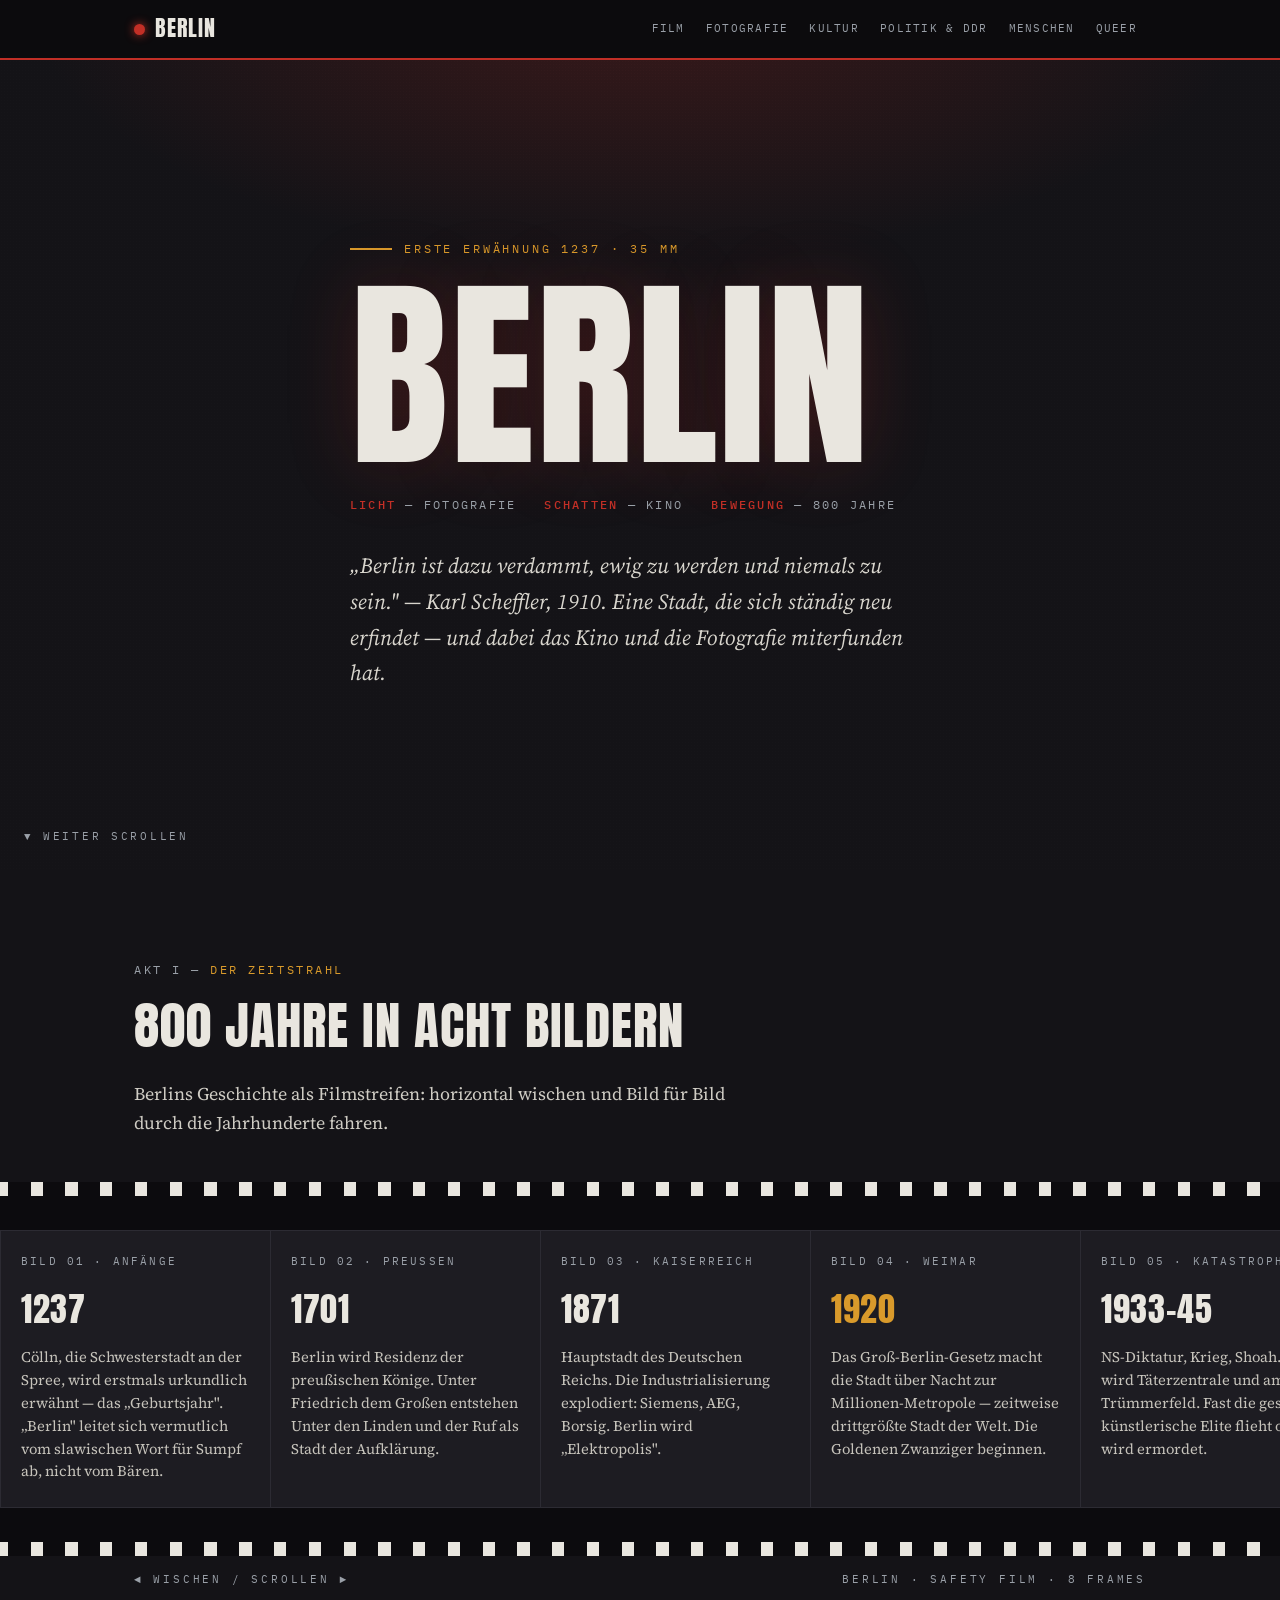
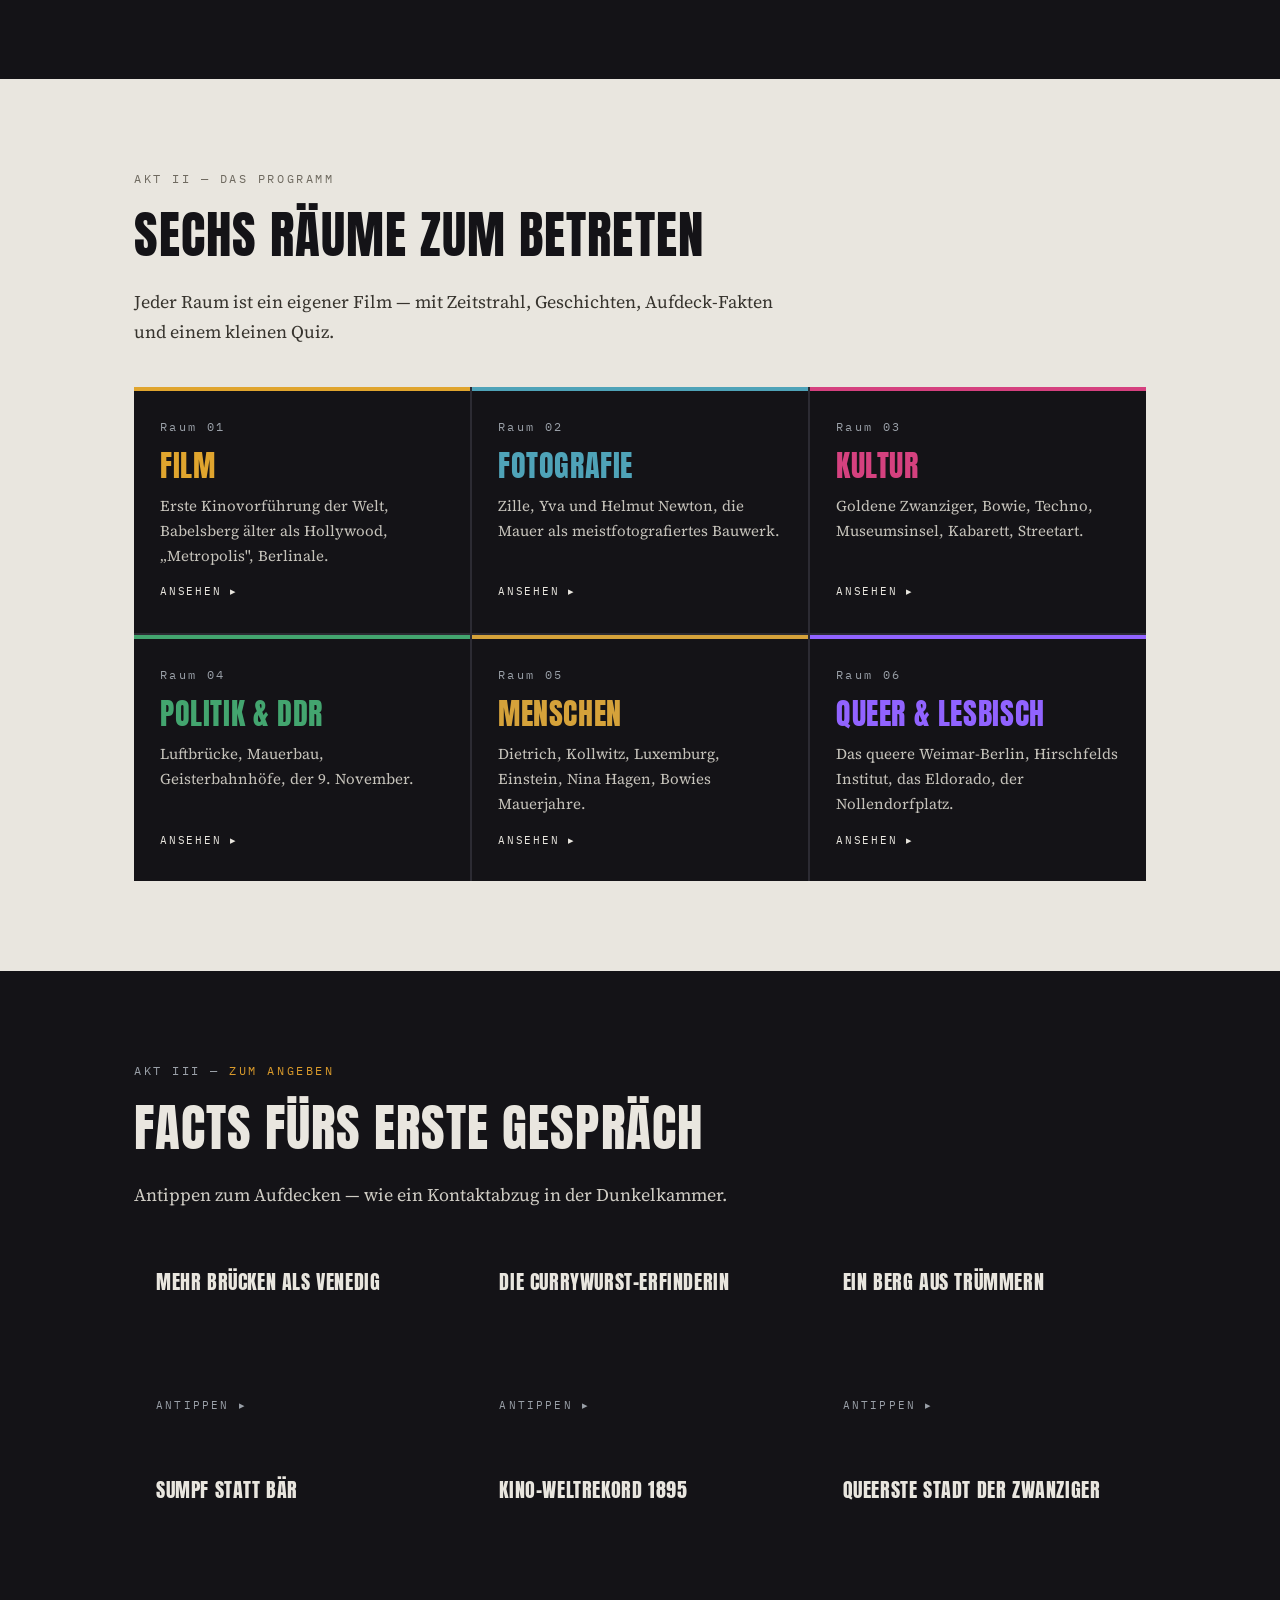
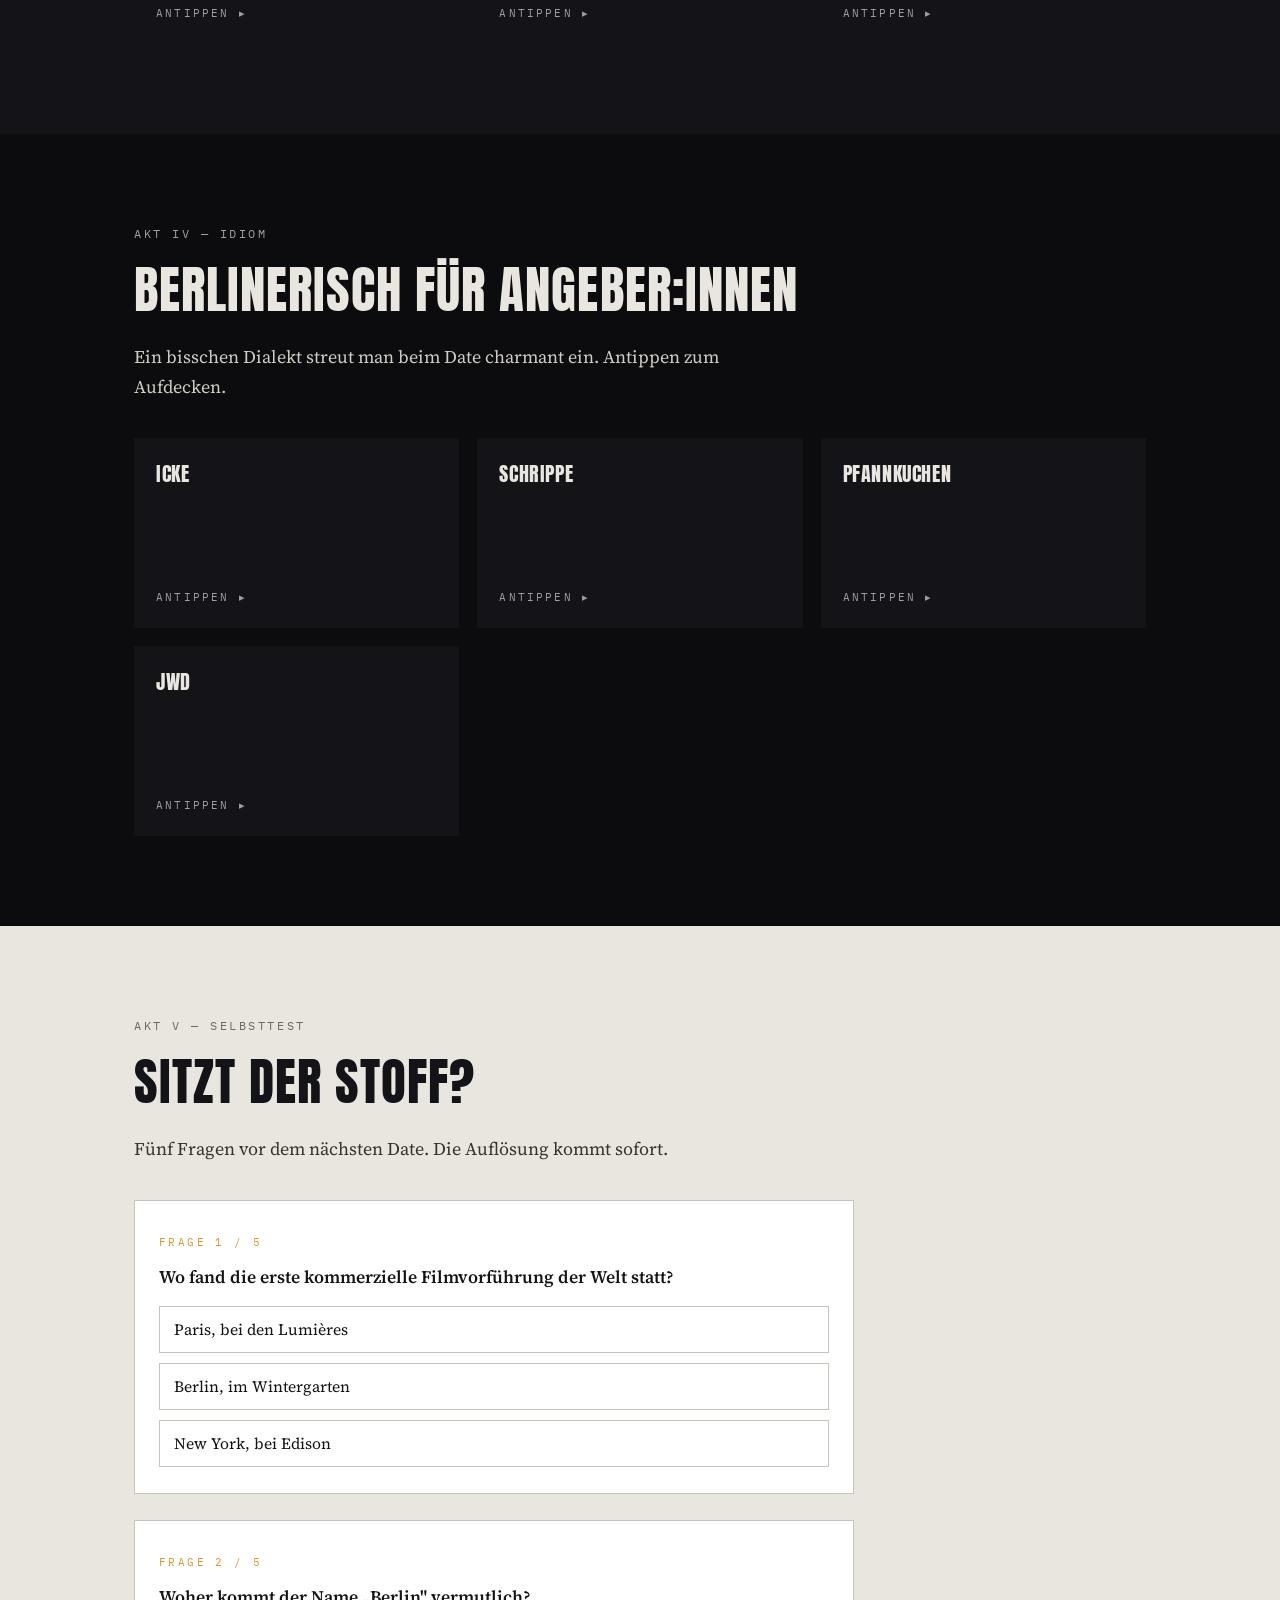
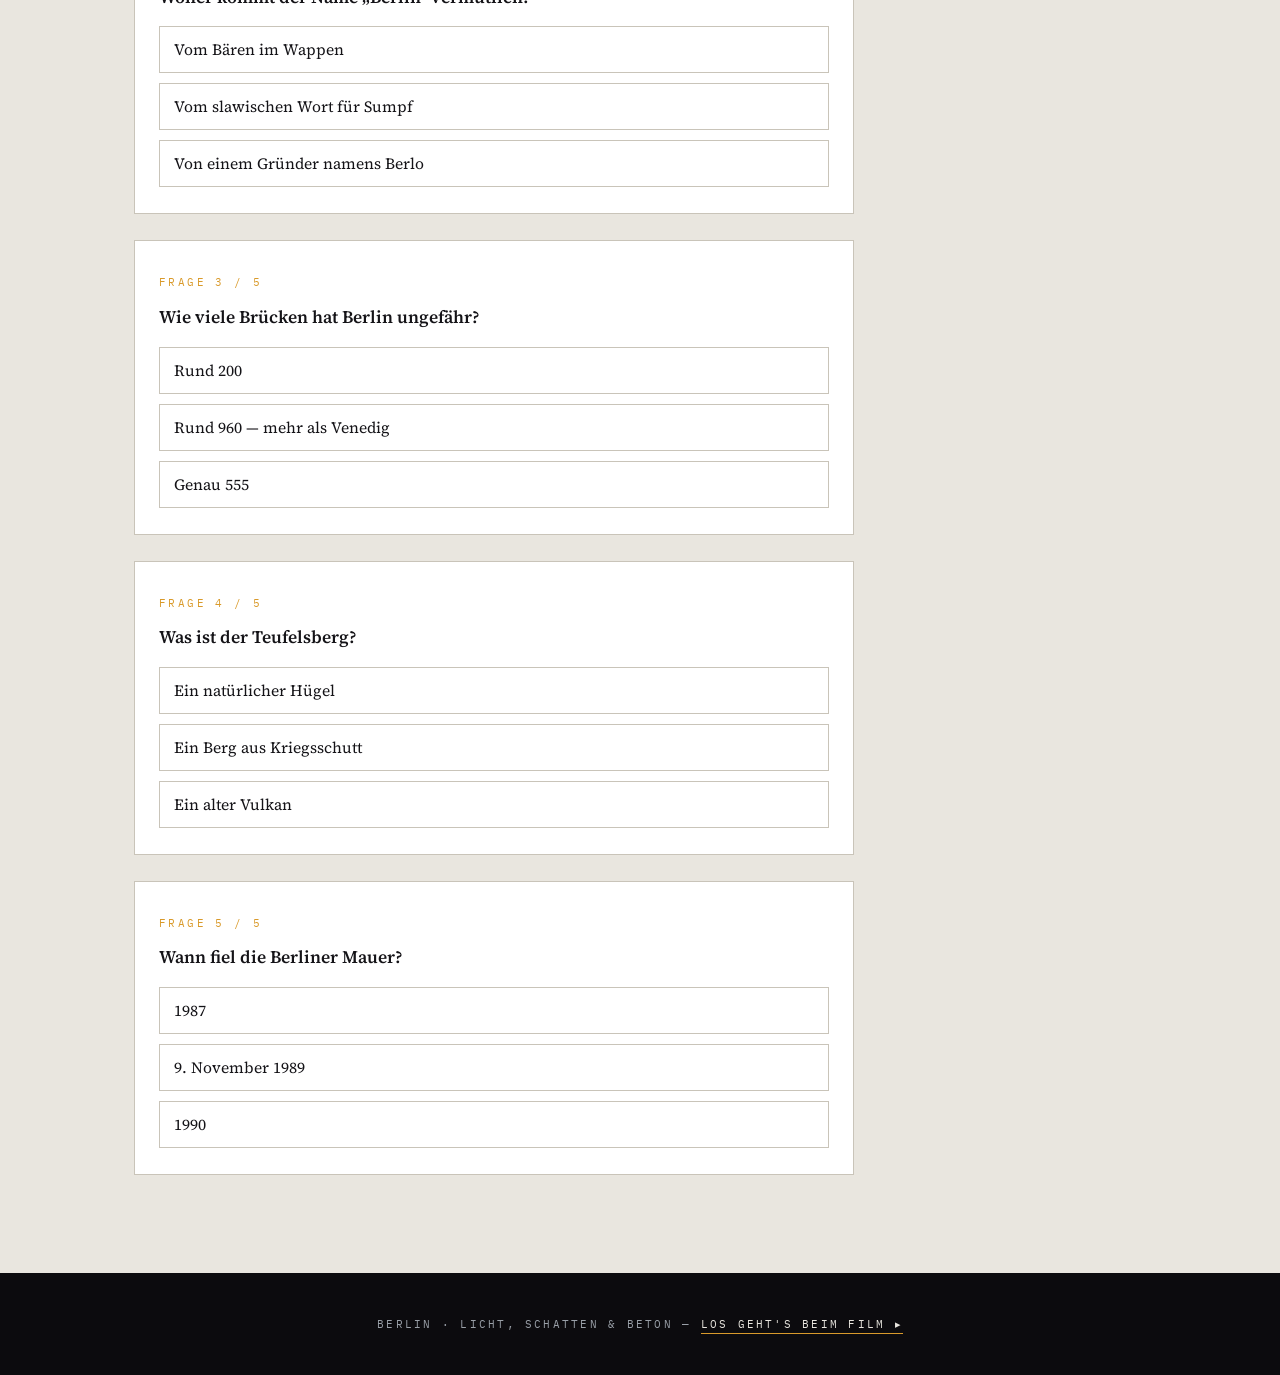
==== commit b2726746: "Add files via upload" ====
--- a/index.html
+++ b/index.html
@@ -1,102 +1,120 @@
 <!DOCTYPE html>
 <html lang="de">
 <head>
-<meta charset="UTF-8">
-<meta name="viewport" content="width=device-width, initial-scale=1.0">
-<title>Berlin — Licht, Schatten & Beton</title>
-<link rel="stylesheet" href="style.css">
+<meta charset="UTF-8"><meta name="viewport" content="width=device-width, initial-scale=1.0">
+<title>Berlin — Stadt aus Licht und Schatten</title><link rel="stylesheet" href="style.css">
 </head>
 <body class="t-home">
 
 <nav class="topbar"><div class="wrap">
-  <a class="brand" href="index.html">Berlin</a>
-  <div class="navlinks">
-    <a href="film.html">Film</a><a href="fotografie.html">Fotografie</a><a href="kultur.html">Kultur</a>
-    <a href="politik.html">Politik&nbsp;&amp;&nbsp;DDR</a><a href="persoenlichkeiten.html">Menschen</a><a href="queer.html">Queer</a>
-  </div>
+  <a class="brand" href="index.html"><span class="dot"></span>Berlin</a>
+  <div class="navlinks"><a href="film.html">Film</a><a href="fotografie.html">Fotografie</a><a href="kultur.html">Kultur</a><a href="politik.html">Politik&nbsp;&amp;&nbsp;DDR</a><a href="persoenlichkeiten.html">Menschen</a><a href="queer.html">Queer</a></div>
 </div></nav>
 
 <header class="hero">
-  <svg class="hero-art" viewBox="0 0 1400 300" preserveAspectRatio="xMidYMax slice"
-       style="left:0;right:0;bottom:0;width:100%;height:52%" aria-hidden="true">
-    <g fill="none" stroke="#efe9dc" stroke-width="1.5" stroke-linejoin="round" opacity=".85">
-      <line x1="0" y1="292" x2="1400" y2="292"/>
-      <!-- Funkturm -->
-      <path d="M70 292 L96 120 L122 292 M80 232 L112 232 M86 190 L106 190"/><line x1="96" y1="120" x2="96" y2="96"/>
-      <!-- Häuserzeile -->
-      <path d="M170 292 V196 h70 V292 M180 214h10M200 214h10M220 214h10M180 244h10M200 244h10M220 244h10"/>
-      <!-- Brandenburger Tor -->
-      <path d="M300 292 V180 M328 292 V180 M356 292 V180 M392 292 V180 M420 292 V180 M290 180 h140 v-16 h-140z"/>
-      <path d="M348 148 q12 -18 24 0" stroke="#bf422e"/>
-      <!-- Dom -->
-      <path d="M480 292 V208 h150 V292 M496 208 v-26 h118 v26 M508 182 q47 -66 90 0"/><line x1="553" y1="116" x2="553" y2="96"/>
-      <!-- Fernsehturm -->
-      <path d="M690 292 L706 112 L722 292"/><circle cx="706" cy="98" r="26"/><line x1="706" y1="72" x2="706" y2="36"/>
-      <circle cx="706" cy="34" r="4" fill="#bf422e" stroke="none"/>
-      <!-- Kran -->
-      <path d="M800 292 V150 M760 162 L860 154 M800 150 V132 M772 158 L800 134 L828 156" stroke-width="1.2"/>
-      <!-- Blocks -->
-      <path d="M900 292 V220 h60 V292 M912 236h8M930 236h8M948 236h8M912 262h8M930 262h8M948 262h8"/>
-      <path d="M980 292 V196 h54 V292"/>
-      <!-- Oberbaumbrücke -->
-      <path d="M1080 268 h320 M1096 268 q22 -24 44 0 M1140 268 q22 -24 44 0 M1184 268 q22 -24 44 0 M1228 268 q22 -24 44 0"/>
-      <path d="M1120 268 V214 h24 V268 M1120 214 l12 -16 l12 16 M1200 268 V214 h24 V268 M1200 214 l12 -16 l12 16"/>
-    </g>
-  </svg>
   <div class="wrap">
-    <p class="kick">Stadtarchiv · seit 1237</p>
-    <h1>Berlin</h1>
-    <p class="sub">Eine Stadt aus Licht, Schatten und Beton. Sie hat das Kino und die Fotografie mit erfunden, sich mehrfach selbst zerstört und immer wieder neu zusammengesetzt. Sechs Räume, zum Betreten.</p>
-    <div class="baseline"><span>N° 00 — Register</span><span>Licht / Schatten / Beton</span><span>Berlin, DE</span></div>
+    <p class="hero-kick">Erste Erwähnung 1237 · 35&nbsp;mm</p>
+    <h1 class="hero-title">Berlin</h1>
+    <div class="hero-sub">
+      <span class="tag"><b>Licht</b> — Fotografie</span>
+      <span class="tag"><b>Schatten</b> — Kino</span>
+      <span class="tag"><b>Bewegung</b> — 800 Jahre</span>
+    </div>
+    <p class="hero-claim">„Berlin ist dazu verdammt, ewig zu werden und niemals zu sein." — Karl Scheffler, 1910. Eine Stadt, die sich ständig neu erfindet — und dabei das Kino und die Fotografie miterfunden hat.</p>
   </div>
-  <p class="scroll-hint">↓ Register</p>
+  <p class="scroll-hint">▼ Weiter scrollen</p>
 </header>
 
-<div class="rail" aria-hidden="true"><div class="track">
-  <span>Erste Kinovorführung der Welt 1895</span><span>Babelsberg älter als Hollywood</span><span>155 km Mauer</span><span>Queerste Stadt der Zwanziger</span><span>Mehr Brücken als Venedig</span>
-  <span>Erste Kinovorführung der Welt 1895</span><span>Babelsberg älter als Hollywood</span><span>155 km Mauer</span><span>Queerste Stadt der Zwanziger</span><span>Mehr Brücken als Venedig</span>
-</div></div>
-
-<section>
+<!-- FILMSTREIFEN -->
+<section class="dark" id="zeitstrahl">
   <div class="wrap">
-    <div class="intro"><span class="no">Das Register — 06 Räume</span><h2>Sechs Ansichten einer Stadt, die nie fertig wird.</h2></div>
-    <nav class="index">
-      <a href="film.html"><span class="n">01</span><span class="art"><svg viewBox="0 0 72 90" fill="none" stroke="#17150f" stroke-width="2"><circle cx="36" cy="34" r="24"/><circle cx="36" cy="34" r="7"/><circle cx="36" cy="14" r="3.5"/><circle cx="56" cy="34" r="3.5"/><circle cx="36" cy="54" r="3.5"/><circle cx="16" cy="34" r="3.5"/><line x1="12" y1="76" x2="60" y2="76"/></svg></span><span class="t"><h3>Film</h3><p>Die erste Kinovorführung der Welt, Babelsberg, „Metropolis", die Berlinale.</p></span><span class="go">↗</span></a>
-      <a href="fotografie.html"><span class="n">02</span><span class="art"><svg viewBox="0 0 72 90" fill="none" stroke="#17150f" stroke-width="2"><rect x="12" y="28" width="48" height="36" rx="4"/><circle cx="36" cy="46" r="12"/><circle cx="36" cy="46" r="4"/><rect x="28" y="21" width="16" height="7" rx="2"/></svg></span><span class="t"><h3>Fotografie</h3><p>Von Zilles Hinterhöfen über Yva und Newton bis zur Mauer als Motiv.</p></span><span class="go">↗</span></a>
-      <a href="kultur.html"><span class="n">03</span><span class="art"><svg viewBox="0 0 72 90" fill="none" stroke="#17150f" stroke-width="2"><path d="M20 66 V30 q0 -14 16 -14 t16 14 V66"/><line x1="20" y1="48" x2="52" y2="48"/><line x1="36" y1="16" x2="36" y2="8"/></svg></span><span class="t"><h3>Kultur</h3><p>Goldene Zwanziger, Bowie, Techno, Museumsinsel, Kabarett, Streetart.</p></span><span class="go">↗</span></a>
-      <a href="politik.html"><span class="n">04</span><span class="art"><svg viewBox="0 0 72 90" fill="none" stroke="#17150f" stroke-width="2"><line x1="14" y1="30" x2="58" y2="30"/><rect x="16" y="30" width="12" height="40"/><rect x="30" y="30" width="12" height="40"/><rect x="44" y="30" width="12" height="40"/></svg></span><span class="t"><h3>Politik &amp; DDR</h3><p>Luftbrücke, Mauerbau, Geisterbahnhöfe, der 9. November.</p></span><span class="go">↗</span></a>
-      <a href="persoenlichkeiten.html"><span class="n">05</span><span class="art"><svg viewBox="0 0 72 90" fill="none" stroke="#17150f" stroke-width="2"><circle cx="36" cy="32" r="15"/><path d="M14 74 q22 -24 44 0"/></svg></span><span class="t"><h3>Menschen</h3><p>Dietrich, Kollwitz, Luxemburg, Einstein, Nina Hagen, Bowies Mauerjahre.</p></span><span class="go">↗</span></a>
-      <a href="queer.html"><span class="n">06</span><span class="art"><svg viewBox="0 0 72 90" fill="none" stroke="#17150f" stroke-width="2"><path d="M14 66 A22 22 0 0 1 58 66"/><path d="M22 66 A14 14 0 0 1 50 66"/><path d="M30 66 A6 6 0 0 1 42 66"/></svg></span><span class="t"><h3>Queer &amp; Lesbisch</h3><p>Das queere Weimar-Berlin, Hirschfelds Institut, das Eldorado, der Nollendorfplatz.</p></span><span class="go">↗</span></a>
-    </nav>
+    <p class="eyebrow">Akt I — <span class="a2">Der Zeitstrahl</span></p>
+    <h2>800 Jahre in acht Bildern</h2>
+    <p class="lead">Berlins Geschichte als Filmstreifen: horizontal wischen und Bild für Bild durch die Jahrhunderte fahren.</p>
   </div>
+  <div class="strip-outer"><div class="strip" tabindex="0" aria-label="Zeitstrahl der Berliner Geschichte">
+    <div class="frame"><span class="f-label">Bild 01 · Anfänge</span><span class="year">1237</span><p>Cölln, die Schwesterstadt an der Spree, wird erstmals urkundlich erwähnt — das „Geburtsjahr". „Berlin" leitet sich vermutlich vom slawischen Wort für Sumpf ab, nicht vom Bären.</p></div>
+    <div class="frame"><span class="f-label">Bild 02 · Preußen</span><span class="year">1701</span><p>Berlin wird Residenz der preußischen Könige. Unter Friedrich dem Großen entstehen Unter den Linden und der Ruf als Stadt der Aufklärung.</p></div>
+    <div class="frame"><span class="f-label">Bild 03 · Kaiserreich</span><span class="year">1871</span><p>Hauptstadt des Deutschen Reichs. Die Industrialisierung explodiert: Siemens, AEG, Borsig. Berlin wird „Elektropolis".</p></div>
+    <div class="frame marked"><span class="f-label">Bild 04 · Weimar</span><span class="year">1920</span><p>Das Groß-Berlin-Gesetz macht die Stadt über Nacht zur Millionen-Metropole — zeitweise drittgrößte Stadt der Welt. Die Goldenen Zwanziger beginnen.</p></div>
+    <div class="frame"><span class="f-label">Bild 05 · Katastrophe</span><span class="year">1933–45</span><p>NS-Diktatur, Krieg, Shoah. Berlin wird Täterzentrale und am Ende Trümmerfeld. Fast die gesamte künstlerische Elite flieht oder wird ermordet.</p></div>
+    <div class="frame marked"><span class="f-label">Bild 06 · Teilung</span><span class="year">1961</span><p>Bau der Mauer: 155 km Beton um West-Berlin. 28 Jahre lang laufen Familien und U-Bahn-Linien gegen eine Wand.</p></div>
+    <div class="frame marked"><span class="f-label">Bild 07 · Wende</span><span class="year">1989</span><p>9. November: Die Mauer fällt — ausgelöst auch durch eine verpatzte Pressekonferenz. Die Bilder gehen um die Welt.</p></div>
+    <div class="frame"><span class="f-label">Bild 08 · Heute</span><span class="year">Jetzt</span><p>Wieder Hauptstadt, wieder Sehnsuchtsort. Über 170 Museen, mehr Brücken als Venedig — und immer noch im Umbau.</p></div>
+  </div>
+  <div class="wrap"><p class="strip-caption"><span>◄ wischen / scrollen ►</span><span>Berlin · Safety Film · 8 Frames</span></p></div></div>
 </section>
 
-<section class="dark">
+<!-- REGISTER -->
+<section class="light">
   <div class="wrap">
-    <div class="intro"><span class="no">Anhang — Idiom</span><h2>Berlinerisch, in Maßen dosiert.</h2></div>
-    <div class="gloss">
-      <div class="words"></div>
-      <div class="def"></div>
+    <p class="eyebrow">Akt II — Das Programm</p>
+    <h2>Sechs Räume zum Betreten</h2>
+    <p class="lead">Jeder Raum ist ein eigener Film — mit Zeitstrahl, Geschichten, Aufdeck-Fakten und einem kleinen Quiz.</p>
+    <div class="rooms">
+      <a class="room" href="film.html" style="--rc:#e0a52e"><span class="rn">Raum 01</span><h3>Film</h3><p>Erste Kinovorführung der Welt, Babelsberg älter als Hollywood, „Metropolis", Berlinale.</p><span class="go">Ansehen ▸</span></a>
+      <a class="room" href="fotografie.html" style="--rc:#4fa3b8"><span class="rn">Raum 02</span><h3>Fotografie</h3><p>Zille, Yva und Helmut Newton, die Mauer als meistfotografiertes Bauwerk.</p><span class="go">Ansehen ▸</span></a>
+      <a class="room" href="kultur.html" style="--rc:#d5417f"><span class="rn">Raum 03</span><h3>Kultur</h3><p>Goldene Zwanziger, Bowie, Techno, Museumsinsel, Kabarett, Streetart.</p><span class="go">Ansehen ▸</span></a>
+      <a class="room" href="politik.html" style="--rc:#43a56f"><span class="rn">Raum 04</span><h3>Politik &amp; DDR</h3><p>Luftbrücke, Mauerbau, Geisterbahnhöfe, der 9. November.</p><span class="go">Ansehen ▸</span></a>
+      <a class="room" href="persoenlichkeiten.html" style="--rc:#d5a23a"><span class="rn">Raum 05</span><h3>Menschen</h3><p>Dietrich, Kollwitz, Luxemburg, Einstein, Nina Hagen, Bowies Mauerjahre.</p><span class="go">Ansehen ▸</span></a>
+      <a class="room" href="queer.html" style="--rc:#9163ff"><span class="rn">Raum 06</span><h3>Queer &amp; Lesbisch</h3><p>Das queere Weimar-Berlin, Hirschfelds Institut, das Eldorado, der Nollendorfplatz.</p><span class="go">Ansehen ▸</span></a>
     </div>
   </div>
 </section>
 
-<footer><div class="wrap">
-  <span class="big">Licht, Schatten &amp; Beton.</span>
-  <span class="fnav">Beginn → <a href="film.html">Film</a></span>
-</div></footer>
+<!-- AUFDECK-FAKTEN -->
+<section class="dark">
+  <div class="wrap">
+    <p class="eyebrow">Akt III — <span class="a2">Zum Angeben</span></p>
+    <h2>Facts fürs erste Gespräch</h2>
+    <p class="lead">Antippen zum Aufdecken — wie ein Kontaktabzug in der Dunkelkammer.</p>
+    <div class="cards">
+      <button class="card" type="button"><span class="q">Mehr Brücken als Venedig</span><span class="a">Berlin hat rund 960 Brücken — Venedig etwa 400. Berlin ist heimlich eine Wasserstadt.</span><span class="hint">Antippen ▸</span></button>
+      <button class="card" type="button"><span class="q">Die Currywurst-Erfinderin</span><span class="a">Herta Heuwer mischte 1949 an ihrer Bude in Charlottenburg Ketchup, Worcestersauce und Curry — und ließ sich die Sauce sogar patentieren.</span><span class="hint">Antippen ▸</span></button>
+      <button class="card" type="button"><span class="q">Ein Berg aus Trümmern</span><span class="a">Der Teufelsberg wurde nach dem Krieg aus Millionen Kubikmetern Schutt aufgeschüttet — darunter eine nie fertiggestellte NS-Militärschule.</span><span class="hint">Antippen ▸</span></button>
+      <button class="card" type="button"><span class="q">Sumpf statt Bär</span><span class="a">Der Name „Berlin" kommt vermutlich vom altslawischen Wort für Sumpf. Der Bär im Wappen ist eine spätere Deutung.</span><span class="hint">Antippen ▸</span></button>
+      <button class="card" type="button"><span class="q">Kino-Weltrekord 1895</span><span class="a">Die erste kommerzielle Filmvorführung der Welt fand nicht in Paris statt, sondern in Berlin — Skladanowsky-Brüder, Wintergarten, 1. November 1895.</span><span class="hint">Antippen ▸</span></button>
+      <button class="card" type="button"><span class="q">Queerste Stadt der Zwanziger</span><span class="a">Weimar-Berlin hatte Dutzende queere Lokale und mit Hirschfelds Institut die erste Sexualwissenschaft der Welt — Jahrzehnte vor allen anderen.</span><span class="hint">Antippen ▸</span></button>
+    </div>
+  </div>
+</section>
+
+<!-- BERLINERISCH -->
+<section class="deep">
+  <div class="wrap">
+    <p class="eyebrow">Akt IV — Idiom</p>
+    <h2>Berlinerisch für Angeber:innen</h2>
+    <p class="lead">Ein bisschen Dialekt streut man beim Date charmant ein. Antippen zum Aufdecken.</p>
+    <div class="cards">
+      <button class="card" type="button"><span class="q">Icke</span><span class="a">„ich" — das berlinerischste Wort überhaupt: „Icke? Nee!"</span><span class="hint">Antippen ▸</span></button>
+      <button class="card" type="button"><span class="q">Schrippe</span><span class="a">Das Weizenbrötchen. In Berlin nie „Semmel".</span><span class="hint">Antippen ▸</span></button>
+      <button class="card" type="button"><span class="q">Pfannkuchen</span><span class="a">Der Berliner Krapfen. Wer „Berliner" sagt, ist von woanders.</span><span class="hint">Antippen ▸</span></button>
+      <button class="card" type="button"><span class="q">jwd</span><span class="a">„janz weit draußen" — gefühlt am Ende der Welt.</span><span class="hint">Antippen ▸</span></button>
+    </div>
+  </div>
+</section>
+
+<!-- QUIZ -->
+<section class="light">
+  <div class="wrap">
+    <p class="eyebrow">Akt V — Selbsttest</p>
+    <h2>Sitzt der Stoff?</h2>
+    <p class="lead">Fünf Fragen vor dem nächsten Date. Die Auflösung kommt sofort.</p>
+    <div class="quiz" id="quizBox"></div>
+    <p class="score" id="score"></p>
+  </div>
+</section>
+
+<footer>Berlin · Licht, Schatten &amp; Beton — <a href="film.html">los geht's beim Film ▸</a></footer>
 
 <script>
-  window.GLOSS=[
-    ['Icke','„ich" — das berlinerischste Wort überhaupt.'],
-    ['Schrippe','das Weizenbrötchen. In Berlin nie „Semmel".'],
-    ['Pfannkuchen','der Berliner Krapfen. Wer „Berliner" sagt, ist von woanders.'],
-    ['knorke','„richtig gut". Altberliner Klassiker.'],
-    ['jwd','„janz weit draußen" — gefühlt am Ende der Welt.'],
-    ['Molle','ein Bier. „Ne Molle und ’n Korn" ist eine ganze Bestellung.'],
-    ['Bulette','die Frikadelle, vom französischen „boulette".'],
-    ['dufte','„toll, klasse".'],
-  ];
+window.QUIZ=[
+ {q:'Wo fand die erste kommerzielle Filmvorführung der Welt statt?',opts:['Paris, bei den Lumières','Berlin, im Wintergarten','New York, bei Edison'],right:1,expl:'Berlin! Die Skladanowsky-Brüder zeigten ihr „Bioscop" am 1. November 1895 — vor den Lumières.'},
+ {q:'Woher kommt der Name „Berlin" vermutlich?',opts:['Vom Bären im Wappen','Vom slawischen Wort für Sumpf','Von einem Gründer namens Berlo'],right:1,expl:'Vom altslawischen „brl-" für Sumpf. Der Bär kam erst später ins Wappen.'},
+ {q:'Wie viele Brücken hat Berlin ungefähr?',opts:['Rund 200','Rund 960 — mehr als Venedig','Genau 555'],right:1,expl:'Rund 960 — Venedig kommt auf etwa 400. Berlin ist eine verkappte Wasserstadt.'},
+ {q:'Was ist der Teufelsberg?',opts:['Ein natürlicher Hügel','Ein Berg aus Kriegsschutt','Ein alter Vulkan'],right:1,expl:'Aufgeschüttet aus Millionen Kubikmetern Trümmern — darunter eine NS-Militärschule.'},
+ {q:'Wann fiel die Berliner Mauer?',opts:['1987','9. November 1989','1990'],right:1,expl:'Am 9. November 1989 — mit ausgelöst durch eine verpatzte Pressekonferenz.'}
+];
 </script>
 <script src="app.js"></script>
 </body>
--- a/style.css
+++ b/style.css
@@ -1,218 +1,179 @@
 /* ============================================================
-   BERLIN — v3 · Editorial / Galerie
-   Ein Look, sechs Räume. Clean, artsy, ruhig.
+   BERLIN — v4 · "Licht & Schatten"
+   Kino-Dunkel ↔ Fotopapier-Hell · Dunkelkammer-Rot
+   Ein dramatischer Look über alle Seiten.
    ============================================================ */
-@import url('https://fonts.googleapis.com/css2?family=Fraunces:ital,opsz,wght@0,9..144,400;0,9..144,500;0,9..144,600;0,9..144,900;1,9..144,400;1,9..144,500&family=Space+Grotesk:wght@400;500;600;700&family=IBM+Plex+Mono:wght@400;500&display=swap');
+@import url('https://fonts.googleapis.com/css2?family=Anton&family=Source+Serif+4:ital,opsz,wght@0,8..60,400;0,8..60,600;1,8..60,400&family=IBM+Plex+Mono:wght@400;500&display=swap');
 
 :root{
-  --ink:#17150f;
-  --ink-2:#211e16;
-  --paper:#f2efe6;
-  --paper-2:#eae6da;
-  --soft:#57534a;
-  --hair:rgba(23,21,15,.16);
-  --hair-d:rgba(242,239,230,.16);
-  --accent:#b5402c;
+  --ink:#141317;          /* Kinodunkel */
+  --ink-soft:#1d1c22;
+  --ink-deep:#0c0b0e;
+  --paper:#e9e6df;        /* Barytpapier */
+  --paper-soft:#dfdbd2;
+  --safelight:#c22f26;    /* Dunkelkammer-Rot — konstant */
+  --silver:#9aa0a8;
+  --line-dark:#2c2b33;
+  --line-light:#c9c4b9;
 
-  --disp:'Fraunces',Georgia,serif;
-  --sans:'Space Grotesk',system-ui,sans-serif;
+  --accent2:#d99a2b;      /* Zweitfarbe je Raum */
+  --glow:rgba(194,47,38,.20);
+
+  --display:'Anton',sans-serif;
+  --body:'Source Serif 4',Georgia,serif;
   --mono:'IBM Plex Mono',monospace;
 }
-/* Räume / Themenakzente — gedämpft, editorial */
-body.t-home    {--accent:#bf422e}
-body.t-film    {--accent:#b5402c}
-body.t-foto    {--accent:#5f7f88}
-body.t-kultur  {--accent:#a63c66}
-body.t-politik {--accent:#3f7a5c}
-body.t-menschen{--accent:#a9803a}
-body.t-queer   {--accent:#b0407e}
+/* Räume — Zweitfarbe + Hero-Leuchten */
+body.t-home    {--accent2:#d99a2b;--glow:rgba(194,47,38,.22)}
+body.t-film    {--accent2:#e0a52e;--glow:rgba(194,47,38,.26)}
+body.t-foto    {--accent2:#4fa3b8;--glow:rgba(194,47,38,.24)}
+body.t-kultur  {--accent2:#d5417f;--glow:rgba(213,65,127,.20)}
+body.t-politik {--accent2:#43a56f;--glow:rgba(67,165,111,.16)}
+body.t-menschen{--accent2:#d5a23a;--glow:rgba(213,162,58,.16)}
+body.t-queer   {--accent2:#9163ff;--glow:rgba(145,99,255,.20)}
 
 *{box-sizing:border-box;margin:0;padding:0}
 html{scroll-behavior:smooth}
 @media (prefers-reduced-motion:reduce){html{scroll-behavior:auto}*,*::before,*::after{animation:none!important;transition:none!important}}
-body{font-family:var(--sans);background:var(--paper);color:var(--ink);line-height:1.6;font-size:1.02rem;-webkit-font-smoothing:antialiased;overflow-x:hidden}
-::selection{background:var(--ink);color:var(--paper)}
-img,svg{display:block;max-width:100%}
+body{font-family:var(--body);background:var(--ink);color:var(--paper);line-height:1.65;font-size:1.05rem;overflow-x:hidden}
+::selection{background:var(--safelight);color:var(--paper)}
 a{color:inherit}
-a:focus-visible,button:focus-visible{outline:2px solid var(--accent);outline-offset:3px}
-.wrap{max-width:1180px;margin:0 auto;padding:0 32px}
-@media(max-width:600px){.wrap{padding:0 22px}}
+a:focus-visible,button:focus-visible{outline:3px solid var(--safelight);outline-offset:3px}
+img,svg{max-width:100%;display:block}
 
-.kick{font-family:var(--mono);font-size:.7rem;letter-spacing:.28em;text-transform:uppercase;color:var(--soft)}
-.kick .ac{color:var(--accent)}
-h2{font-family:var(--disp);font-weight:400;font-size:clamp(2.1rem,5.4vw,3.9rem);line-height:1.02;letter-spacing:-.01em}
-h3{font-family:var(--disp);font-weight:500;letter-spacing:-.01em}
-.lead{font-family:var(--sans);max-width:640px;font-size:1.12rem;color:#3f3b32;line-height:1.65}
-section{padding:clamp(70px,10vw,120px) 0;position:relative}
+.wrap{max-width:1060px;margin:0 auto;padding:0 24px}
+.eyebrow{font-family:var(--mono);font-size:.72rem;letter-spacing:.22em;text-transform:uppercase;color:var(--silver)}
+.light .eyebrow{color:#6f6a60}
+.eyebrow .a2{color:var(--accent2)}
+h2{font-family:var(--display);font-weight:400;font-size:clamp(2rem,5vw,3.2rem);letter-spacing:.02em;text-transform:uppercase;line-height:1.05;margin:.4em 0 .5em}
+section{padding:90px 0;position:relative}
+.light{background:var(--paper);color:var(--ink)}
+.dark{background:var(--ink);color:var(--paper)}
+.deep{background:var(--ink-deep);color:var(--paper)}
+.lead{max-width:640px;font-size:1.12rem}
+.light .lead{color:#37342e}
+.dark .lead,.deep .lead{color:#cfccc4}
+.accent{color:var(--safelight)}
 
-/* ---------- Navigation ---------- */
-.topbar{position:sticky;top:0;z-index:60;background:rgba(242,239,230,.86);backdrop-filter:blur(10px);border-bottom:1px solid var(--hair)}
-.topbar .wrap{display:flex;align-items:center;justify-content:space-between;height:62px;gap:18px}
-.brand{font-family:var(--disp);font-weight:600;font-size:1.35rem;letter-spacing:-.01em;text-decoration:none;color:var(--ink);display:flex;align-items:center;gap:10px}
-.brand::before{content:"";width:9px;height:9px;background:var(--accent);border-radius:50%}
-.navlinks{display:flex;gap:2px;flex-wrap:wrap}
-.navlinks a{font-family:var(--mono);font-size:.66rem;letter-spacing:.13em;text-transform:uppercase;text-decoration:none;color:var(--soft);padding:8px 10px;position:relative}
-.navlinks a:hover{color:var(--ink)}
-.navlinks a.here{color:var(--ink)}
-.navlinks a.here::after{content:"";position:absolute;left:10px;right:10px;bottom:2px;height:2px;background:var(--accent)}
-@media(max-width:780px){.navlinks a{padding:6px 6px;font-size:.58rem;letter-spacing:.08em}}
+/* ---------- NAV ---------- */
+.topbar{position:sticky;top:0;z-index:60;background:rgba(12,11,14,.92);backdrop-filter:blur(8px);border-bottom:2px solid var(--safelight)}
+.topbar .wrap{display:flex;align-items:center;justify-content:space-between;height:58px;gap:16px}
+.brand{font-family:var(--display);font-size:1.35rem;letter-spacing:.05em;text-transform:uppercase;text-decoration:none;color:var(--paper);display:flex;align-items:center;gap:10px}
+.brand .dot{width:11px;height:11px;background:var(--safelight);border-radius:50%;box-shadow:0 0 10px var(--safelight)}
+.navlinks{display:flex;gap:3px;flex-wrap:wrap}
+.navlinks a{font-family:var(--mono);font-size:.66rem;letter-spacing:.12em;text-transform:uppercase;text-decoration:none;color:var(--silver);padding:7px 9px;position:relative}
+.navlinks a:hover{color:var(--paper)}
+.navlinks a.here{color:var(--paper)}
+.navlinks a.here::after{content:"";position:absolute;left:9px;right:9px;bottom:1px;height:2px;background:var(--accent2)}
+@media(max-width:780px){.navlinks a{padding:6px 6px;font-size:.58rem;letter-spacing:.06em}}
 
-/* ---------- Hero ---------- */
-.hero{position:relative;background:var(--ink);color:var(--paper);min-height:92vh;display:flex;align-items:flex-end;overflow:hidden}
-.hero::after{content:"";position:absolute;inset:0;pointer-events:none;opacity:.04;mix-blend-mode:screen;background-image:radial-gradient(#fff .6px,transparent .6px);background-size:3px 3px}
-.hero .wrap{position:relative;z-index:2;width:100%;padding-top:120px;padding-bottom:64px}
-.hero .kick{color:var(--paper);opacity:.8;display:flex;align-items:center;gap:14px}
-.hero .kick::before{content:"";width:44px;height:1px;background:var(--accent)}
-.hero h1{font-family:var(--disp);font-weight:400;font-size:clamp(3.4rem,13vw,10rem);line-height:.9;letter-spacing:-.02em;margin:.22em 0 .3em;max-width:14ch}
-.hero h1 em{font-style:italic;font-weight:400;color:var(--accent)}
-.hero .sub{font-family:var(--sans);max-width:560px;font-size:1.14rem;line-height:1.6;color:#d9d5ca}
-.hero .baseline{margin-top:52px;padding-top:16px;border-top:1px solid var(--hair-d);display:flex;justify-content:space-between;gap:16px;flex-wrap:wrap;font-family:var(--mono);font-size:.68rem;letter-spacing:.2em;text-transform:uppercase;color:#a29c8f}
-.hero-art{position:absolute;z-index:1;pointer-events:none;opacity:.9}
-.scroll-hint{position:absolute;bottom:22px;right:32px;z-index:3;font-family:var(--mono);font-size:.64rem;letter-spacing:.24em;text-transform:uppercase;color:#7d7768}
+/* ---------- HERO ---------- */
+header.hero{min-height:90vh;display:flex;flex-direction:column;justify-content:center;position:relative;overflow:hidden;
+  background:radial-gradient(ellipse 80% 55% at 50% -8%, var(--glow), transparent 60%), var(--ink)}
+header.hero::after{content:"";position:absolute;inset:0;pointer-events:none;opacity:.5;mix-blend-mode:overlay;background-image:radial-gradient(rgba(255,255,255,.14) .5px,transparent .5px);background-size:3px 3px}
+.hero .wrap{position:relative;z-index:2}
+.hero-kick{font-family:var(--mono);font-size:.74rem;letter-spacing:.24em;text-transform:uppercase;color:var(--accent2);display:flex;align-items:center;gap:12px}
+.hero-kick::before{content:"";width:42px;height:2px;background:var(--accent2)}
+.hero-title{font-family:var(--display);font-weight:400;text-transform:uppercase;font-size:clamp(4rem,16vw,14rem);line-height:.9;letter-spacing:.01em;color:var(--paper);margin:.12em 0 0;text-shadow:0 0 70px var(--glow)}
+.hero-sub{display:flex;flex-wrap:wrap;gap:14px 28px;align-items:baseline;margin-top:26px}
+.hero-sub .tag{font-family:var(--mono);font-size:.78rem;letter-spacing:.18em;color:var(--silver);text-transform:uppercase}
+.hero-sub .tag b{color:var(--safelight);font-weight:500}
+.hero-claim{font-size:clamp(1.05rem,2.2vw,1.35rem);max-width:580px;margin-top:34px;color:#d8d5cd;font-style:italic}
+.scroll-hint{position:absolute;bottom:24px;left:24px;z-index:3;font-family:var(--mono);font-size:.68rem;letter-spacing:.25em;color:var(--silver);text-transform:uppercase}
+.hero-art{position:absolute;z-index:1;pointer-events:none;opacity:.85}
 
-/* ---------- Marquee (dezent) ---------- */
-.rail{border-top:1px solid var(--ink);border-bottom:1px solid var(--ink);background:var(--paper);overflow:hidden}
-.rail .track{display:inline-flex;white-space:nowrap;animation:rail 46s linear infinite}
-.rail:hover .track{animation-play-state:paused}
-.rail span{font-family:var(--mono);font-size:.72rem;letter-spacing:.18em;text-transform:uppercase;color:var(--ink);padding:13px 0;display:inline-flex;align-items:center}
-.rail span::after{content:"—";margin:0 26px;color:var(--accent)}
-@keyframes rail{from{transform:translateX(0)}to{transform:translateX(-50%)}}
+/* ---------- FILMSTREIFEN ---------- */
+.strip-outer{margin-top:44px}
+.strip{display:flex;gap:0;overflow-x:auto;padding:34px 24px;background:var(--ink-deep);
+  border-top:14px solid transparent;border-bottom:14px solid transparent;
+  border-image:repeating-linear-gradient(90deg,var(--ink-deep) 0 10px, var(--paper) 10px 22px, var(--ink-deep) 22px 34px) 14;
+  scroll-snap-type:x proximity;scrollbar-color:var(--safelight) var(--ink-deep)}
+.frame{min-width:270px;max-width:270px;scroll-snap-align:start;border:1px solid var(--line-dark);border-right:none;background:var(--ink-soft);padding:22px 20px 24px;display:flex;flex-direction:column;gap:10px;position:relative}
+.frame:last-child{border-right:1px solid var(--line-dark)}
+.frame .year{font-family:var(--display);font-size:2.1rem;color:var(--paper);letter-spacing:.02em}
+.frame.marked .year{color:var(--accent2)}
+.frame .f-label{font-family:var(--mono);font-size:.68rem;letter-spacing:.2em;text-transform:uppercase;color:var(--silver)}
+.frame p{font-size:.92rem;color:#c6c3bb;line-height:1.55}
+.strip-caption{font-family:var(--mono);font-size:.7rem;letter-spacing:.25em;color:var(--silver);text-transform:uppercase;margin-top:14px;display:flex;justify-content:space-between;gap:12px;flex-wrap:wrap}
 
-/* ---------- Editorial-Intro ---------- */
-.intro{display:grid;grid-template-columns:minmax(0,1fr);gap:20px;max-width:820px}
-.intro .no{font-family:var(--mono);font-size:.72rem;letter-spacing:.22em;color:var(--accent);text-transform:uppercase}
+/* ---------- STORIES ---------- */
+.story-grid{display:grid;grid-template-columns:1fr 1fr;gap:44px;margin-top:36px}
+@media(max-width:760px){.story-grid{grid-template-columns:1fr}}
+.story{border-top:3px solid currentColor;padding-top:18px}
+.light .story{border-color:var(--ink)}
+.dark .story,.deep .story{border-color:var(--paper)}
+.story h3{font-family:var(--display);font-weight:400;text-transform:uppercase;font-size:1.35rem;letter-spacing:.03em;margin-bottom:8px}
+.story .meta{font-family:var(--mono);font-size:.7rem;letter-spacing:.2em;text-transform:uppercase;margin-bottom:12px;display:block}
+.light .story .meta{color:#8a1f19}
+.dark .story .meta,.deep .story .meta{color:var(--accent2)}
+.story p{font-size:.98rem}
+.light .story p{color:#37342e}
+.dark .story p,.deep .story p{color:#cfccc4}
+.story p + p{margin-top:10px}
 
-/* ---------- Timeline (Hairline) ---------- */
-.tl{margin-top:44px;display:flex;overflow-x:auto;scroll-snap-type:x proximity;border-top:1px solid var(--hair)}
-.tl.on-dark{border-color:var(--hair-d)}
-.tl .t{min-width:240px;max-width:240px;scroll-snap-align:start;padding:26px 24px 30px;border-right:1px solid var(--hair)}
-.tl.on-dark .t{border-color:var(--hair-d)}
-.tl .t:first-child{padding-left:0}
-.tl .yr{font-family:var(--disp);font-weight:400;font-size:2.6rem;line-height:1;letter-spacing:-.02em}
-.tl .t.mark .yr{color:var(--accent)}
-.tl .tk{font-family:var(--mono);font-size:.64rem;letter-spacing:.18em;text-transform:uppercase;color:var(--soft);margin:10px 0}
-.on-dark .tl .tk,.tl.on-dark .tk{color:#a29c8f}
-.tl p{font-size:.92rem;line-height:1.55}
-.dark .tl p{color:#cbc7bc}
+/* ---------- FAKTEN-KARTEN ---------- */
+.cards{display:grid;grid-template-columns:repeat(auto-fit,minmax(250px,1fr));gap:18px;margin-top:36px}
+.card{background:var(--ink);color:var(--paper);border:none;text-align:left;cursor:pointer;padding:24px 22px;min-height:190px;display:flex;flex-direction:column;justify-content:space-between;gap:14px;font-family:var(--body);font-size:1rem;transition:transform .18s ease,box-shadow .18s ease}
+.light .card{box-shadow:0 2px 0 var(--line-light)}
+.card:hover{transform:translateY(-4px);box-shadow:0 14px 30px rgba(0,0,0,.28)}
+.card .q{font-family:var(--display);font-size:1.25rem;text-transform:uppercase;letter-spacing:.03em;line-height:1.2}
+.card .hint{font-family:var(--mono);font-size:.68rem;letter-spacing:.2em;text-transform:uppercase;color:var(--silver)}
+.card .a{display:none;color:#d8d5cd;font-size:.95rem;line-height:1.55}
+.card.open{background:#241f1f;outline:1px solid var(--accent2)}
+.card.open .a{display:block}
+.card.open .hint{color:var(--accent2)}
 
-/* ---------- Plates (gezeichnete Tafeln) + Lightbox ---------- */
-.plates{display:grid;grid-template-columns:repeat(auto-fill,minmax(230px,1fr));gap:22px;margin-top:44px}
-.plate{border:none;background:none;padding:0;margin:0;cursor:pointer;text-align:left;font-family:inherit;display:block}
-.plate .frame{position:relative;background:var(--ink);border:1px solid var(--hair);overflow:hidden;aspect-ratio:4/5}
-.dark .plate .frame{border-color:var(--hair-d)}
-.plate .frame svg{position:absolute;inset:0;width:100%;height:100%;transition:transform .5s cubic-bezier(.2,.7,.2,1)}
-.plate:hover .frame svg{transform:scale(1.04)}
-.plate .frame::after{content:"↗";position:absolute;top:10px;right:12px;font-family:var(--mono);font-size:.9rem;color:var(--paper);opacity:0;transition:opacity .2s}
-.plate:hover .frame::after{opacity:.7}
-.plate .cap{display:flex;gap:10px;align-items:baseline;margin-top:12px;font-family:var(--mono);font-size:.66rem;letter-spacing:.12em;text-transform:uppercase;color:var(--soft)}
-.dark .plate .cap{color:#a29c8f}
-.plate .cap .pl{color:var(--accent)}
-.plate .cap b{font-family:var(--sans);font-weight:500;letter-spacing:0;text-transform:none;font-size:.9rem;color:var(--ink)}
-.dark .plate .cap b{color:var(--paper)}
+/* ---------- QUIZ ---------- */
+.quiz{margin-top:36px;display:grid;gap:26px;max-width:720px}
+.qq{border:1px solid var(--line-dark);padding:26px 24px;background:var(--ink-soft)}
+.light .qq{background:#fff;border-color:var(--line-light)}
+.qq .qnum{font-family:var(--mono);font-size:.68rem;letter-spacing:.22em;color:var(--accent2);text-transform:uppercase}
+.qq h3{font-family:var(--body);font-weight:600;font-size:1.1rem;margin:10px 0 16px;line-height:1.45}
+.light .qq h3{color:var(--ink)}
+.opts{display:grid;gap:10px}
+.opts button{font-family:var(--body);font-size:.98rem;text-align:left;background:transparent;color:inherit;border:1px solid var(--line-dark);padding:12px 14px;cursor:pointer;transition:border-color .15s ease,background .15s ease}
+.light .opts button{border-color:var(--line-light);color:var(--ink)}
+.opts button:hover{border-color:var(--silver)}
+.opts button.right{border-color:#4c9a5f;background:rgba(76,154,95,.14)}
+.opts button.wrong{border-color:var(--safelight);background:rgba(194,47,38,.14)}
+.qq .expl{display:none;margin-top:14px;font-size:.92rem;color:#c6c3bb;border-left:3px solid var(--accent2);padding-left:12px}
+.light .qq .expl{color:#4a463c}
+.qq.done .expl{display:block}
+.score{font-family:var(--mono);font-size:.8rem;letter-spacing:.18em;text-transform:uppercase;color:var(--silver);margin-top:8px}
 
-.lightbox{position:fixed;inset:0;z-index:200;background:rgba(15,14,10,.94);display:none;align-items:center;justify-content:center;padding:5vh 6vw}
-.lightbox.open{display:flex}
-.lb-inner{max-width:760px;width:100%}
-.lb-frame{background:var(--ink-2);border:1px solid var(--hair-d);aspect-ratio:4/3;position:relative;overflow:hidden}
-.lb-frame svg{position:absolute;inset:0;width:100%;height:100%}
-.lb-meta{display:flex;justify-content:space-between;gap:20px;flex-wrap:wrap;margin-top:18px;color:var(--paper)}
-.lb-meta h3{font-family:var(--disp);font-weight:500;font-size:1.5rem}
-.lb-meta p{font-family:var(--sans);font-size:.95rem;color:#cbc7bc;max-width:60ch;margin-top:6px}
-.lb-close{position:absolute;top:22px;right:26px;background:none;border:1px solid var(--hair-d);color:var(--paper);font-family:var(--mono);font-size:.7rem;letter-spacing:.15em;padding:9px 14px;cursor:pointer;text-transform:uppercase}
-.lb-close:hover{border-color:var(--accent)}
+/* ---------- ORTE & LINKS ---------- */
+.spots{display:grid;grid-template-columns:repeat(auto-fit,minmax(260px,1fr));gap:18px;margin-top:36px}
+.spot{border:1px solid var(--line-light);padding:22px;background:#f2efe9}
+.dark .spot,.deep .spot{background:var(--ink-soft);border-color:var(--line-dark)}
+.spot h3{font-family:var(--display);font-weight:400;text-transform:uppercase;font-size:1.15rem;letter-spacing:.03em}
+.spot .meta{font-family:var(--mono);font-size:.68rem;letter-spacing:.2em;text-transform:uppercase;color:#8a1f19;display:block;margin:6px 0 10px}
+.dark .spot .meta,.deep .spot .meta{color:var(--accent2)}
+.spot p{font-size:.93rem;color:#37342e}
+.dark .spot p,.deep .spot p{color:#cfccc4}
+.links{margin-top:44px;border-top:3px solid currentColor;padding-top:20px}
+.light .links{border-color:var(--ink)}
+.links ul{list-style:none;display:grid;gap:10px;margin-top:14px}
+.links a{color:#8a1f19;text-decoration-thickness:1px;text-underline-offset:3px;font-weight:600}
+.dark .links a,.deep .links a{color:var(--accent2)}
+.links li span{font-family:var(--mono);font-size:.7rem;letter-spacing:.15em;text-transform:uppercase;color:#6f6a60;display:block}
+.dark .links li span,.deep .links li span{color:var(--silver)}
 
-/* ---------- Story-Grid ---------- */
-.cols{display:grid;grid-template-columns:1fr 1fr;gap:2px;margin-top:44px;background:var(--hair)}
-.dark .cols{background:var(--hair-d)}
-.cols.three{grid-template-columns:repeat(3,1fr)}
-@media(max-width:760px){.cols,.cols.three{grid-template-columns:1fr}}
-.cell{background:var(--paper);padding:30px 30px 34px}
-.dark .cell{background:var(--ink)}
-.cell .m{font-family:var(--mono);font-size:.64rem;letter-spacing:.16em;text-transform:uppercase;color:var(--accent);display:block;margin-bottom:12px}
-.cell h3{font-size:1.4rem;margin-bottom:10px}
-.cell p{font-size:.98rem;color:#43403a}
-.dark .cell p{color:#c7c3b8}
+/* ---------- RÄUME (Register auf Startseite) ---------- */
+.rooms{display:grid;grid-template-columns:repeat(auto-fill,minmax(300px,1fr));gap:2px;margin-top:40px;background:var(--line-dark)}
+.room{background:var(--ink);color:var(--paper);text-decoration:none;padding:30px 26px 32px;display:flex;flex-direction:column;gap:14px;min-height:210px;position:relative;transition:background .2s}
+.room::before{content:"";position:absolute;top:0;left:0;right:0;height:4px;background:var(--rc,var(--safelight))}
+.room:hover{background:var(--ink-soft)}
+.room .rn{font-family:var(--mono);font-size:.72rem;letter-spacing:.2em;color:var(--silver)}
+.room h3{font-family:var(--display);font-weight:400;text-transform:uppercase;font-size:1.9rem;letter-spacing:.02em;line-height:1;color:var(--rc,var(--paper))}
+.room p{font-size:.94rem;color:#c6c3bb;flex:1}
+.room .go{font-family:var(--mono);font-size:.7rem;letter-spacing:.16em;text-transform:uppercase;color:var(--paper)}
+.room:hover .go{color:var(--rc,var(--safelight))}
 
-/* ---------- Accordion (Fakten) ---------- */
-.acc{margin-top:40px;border-top:1px solid var(--hair)}
-.dark .acc{border-color:var(--hair-d)}
-.acc .row{border-bottom:1px solid var(--hair)}
-.dark .acc .row{border-color:var(--hair-d)}
-.acc button{width:100%;background:none;border:none;cursor:pointer;text-align:left;font-family:var(--disp);font-weight:500;font-size:clamp(1.1rem,2.4vw,1.5rem);color:inherit;padding:24px 44px 24px 0;position:relative;display:flex;gap:18px;align-items:baseline}
-.acc .ix{font-family:var(--mono);font-size:.72rem;letter-spacing:.1em;color:var(--accent);flex:none;transform:translateY(-2px)}
-.acc button::after{content:"+";position:absolute;right:6px;top:50%;transform:translateY(-50%);font-family:var(--sans);font-weight:400;font-size:1.5rem;color:var(--accent);transition:transform .25s}
-.acc .row.open button::after{content:"–"}
-.acc .panel{max-height:0;overflow:hidden;transition:max-height .3s ease}
-.acc .row.open .panel{max-height:240px}
-.acc .panel p{padding:0 0 26px 42px;max-width:60ch;font-size:1rem;color:#43403a}
-.dark .acc .panel p{color:#c7c3b8}
-
-/* ---------- Quote ---------- */
-.quote{margin:64px 0;max-width:900px}
-.quote blockquote{font-family:var(--disp);font-style:italic;font-weight:400;font-size:clamp(1.6rem,4vw,2.6rem);line-height:1.22;letter-spacing:-.01em}
-.quote cite{display:block;margin-top:20px;font-family:var(--mono);font-style:normal;font-size:.7rem;letter-spacing:.16em;text-transform:uppercase;color:var(--soft)}
-.dark .quote cite{color:#a29c8f}
-.quote::before{content:"";display:block;width:60px;height:2px;background:var(--accent);margin-bottom:30px}
-
-/* ---------- Dunkler Raum ---------- */
-.dark{background:var(--ink);color:var(--paper)}
-.dark .lead{color:#cbc7bc}
-.dark .kick{color:#a29c8f}
-.dark h2{color:var(--paper)}
-
-/* ---------- Links ---------- */
-.reads{margin-top:56px;border-top:2px solid var(--ink)}
-.dark .reads{border-color:var(--paper)}
-.reads a{display:grid;grid-template-columns:180px 1fr auto;gap:20px;align-items:baseline;padding:20px 4px;border-bottom:1px solid var(--hair);text-decoration:none;color:inherit;transition:padding .2s}
-.dark .reads a{border-color:var(--hair-d)}
-.reads a:hover{padding-left:16px}
-.reads .tag{font-family:var(--mono);font-size:.64rem;letter-spacing:.14em;text-transform:uppercase;color:var(--soft)}
-.reads .ti{font-family:var(--disp);font-weight:500;font-size:1.15rem}
-.reads .go{font-family:var(--mono);font-size:.8rem;color:var(--accent);opacity:0;transition:opacity .2s}
-.reads a:hover .go{opacity:1}
-@media(max-width:640px){.reads a{grid-template-columns:1fr}.reads .go{display:none}}
-
-/* ---------- Index (Startseite) ---------- */
-.index{border-top:1px solid var(--ink)}
-.index a{display:grid;grid-template-columns:100px 1fr auto;gap:28px;align-items:center;padding:34px 6px;border-bottom:1px solid var(--ink);text-decoration:none;color:var(--ink);position:relative;transition:background .3s,color .3s,padding .3s}
-.index a .n{font-family:var(--mono);font-size:.9rem;letter-spacing:.1em;color:var(--soft);transition:color .3s}
-.index a .t h3{font-family:var(--disp);font-weight:400;font-size:clamp(1.8rem,5vw,3rem);line-height:1;letter-spacing:-.02em}
-.index a .t p{font-size:.96rem;color:#4a463c;margin-top:8px;max-width:620px}
-.index a .art{width:72px;height:90px;flex:none;opacity:.85}
-.index a:hover{background:var(--ink);color:var(--paper);padding-left:26px}
-.index a:hover .n{color:var(--accent)}
-.index a:hover .t p{color:#cbc7bc}
-.index a:hover .art :where(path,line,circle,rect,ellipse,polyline){stroke:var(--paper)}
-.index a .go{font-family:var(--mono);font-size:.72rem;letter-spacing:.12em;color:var(--accent);opacity:0;transform:translateX(-8px);transition:.25s}
-.index a:hover .go{opacity:1;transform:none}
-@media(max-width:640px){.index a{grid-template-columns:52px 1fr;gap:16px}.index a .art,.index a .go{display:none}}
-
-/* ---------- Glossar (Startseite) ---------- */
-.gloss{margin-top:40px;display:grid;grid-template-columns:1fr 1fr;gap:44px;align-items:start}
-@media(max-width:760px){.gloss{grid-template-columns:1fr;gap:24px}}
-.gloss .words{display:flex;flex-wrap:wrap;gap:8px 8px}
-.gword{font-family:var(--disp);font-weight:500;font-size:1.15rem;background:none;border:none;color:var(--paper);cursor:pointer;padding:6px 4px;opacity:.55;transition:opacity .15s;position:relative}
-.gword:hover{opacity:.85}
-.gword.on{opacity:1;color:var(--accent)}
-.gword:not(:last-child)::after{content:"·";margin-left:12px;opacity:.4}
-.gloss .def{border-left:2px solid var(--accent);padding-left:22px;min-height:80px}
-.gloss .def .w{font-family:var(--disp);font-style:italic;font-size:1.6rem;display:block;margin-bottom:8px}
-.gloss .def p{color:#cbc7bc;font-size:1rem}
-
-/* ---------- Footer ---------- */
-footer{background:var(--ink);color:#a29c8f;padding:54px 0;border-top:1px solid var(--hair-d)}
-footer .wrap{display:flex;justify-content:space-between;gap:20px;flex-wrap:wrap;align-items:baseline}
-footer .fnav{font-family:var(--mono);font-size:.7rem;letter-spacing:.16em;text-transform:uppercase}
-footer a{color:var(--paper);text-decoration:none;border-bottom:1px solid var(--accent);padding-bottom:2px}
-footer .big{font-family:var(--disp);font-style:italic;font-size:1.3rem;color:var(--paper)}
+/* ---------- FOOTER ---------- */
+footer{background:var(--ink-deep);color:var(--silver);font-family:var(--mono);font-size:.7rem;letter-spacing:.2em;text-transform:uppercase;padding:40px 24px;text-align:center;line-height:2}
+footer a{color:var(--paper);text-decoration:none;border-bottom:1px solid var(--accent2);padding-bottom:2px}
 
 /* ---------- Zurück ---------- */
-.backrow{background:var(--ink);padding:18px 0 0}
-.back{font-family:var(--mono);font-size:.66rem;letter-spacing:.14em;text-transform:uppercase;text-decoration:none;color:#8b8577}
-.back:hover{color:var(--accent)}
-
-/* ---------- Reveal ---------- */
-.reveal{opacity:0;transform:translateY(20px);transition:opacity .7s ease,transform .7s ease}
-.reveal.in{opacity:1;transform:none}
-.spin{transform-origin:center;animation:spin 40s linear infinite}
-@keyframes spin{to{transform:rotate(360deg)}}
+.backrow{background:var(--ink-deep);padding:16px 0 0}
+.back{font-family:var(--mono);font-size:.68rem;letter-spacing:.14em;text-transform:uppercase;text-decoration:none;color:var(--silver)}
+.back:hover{color:var(--accent2)}
